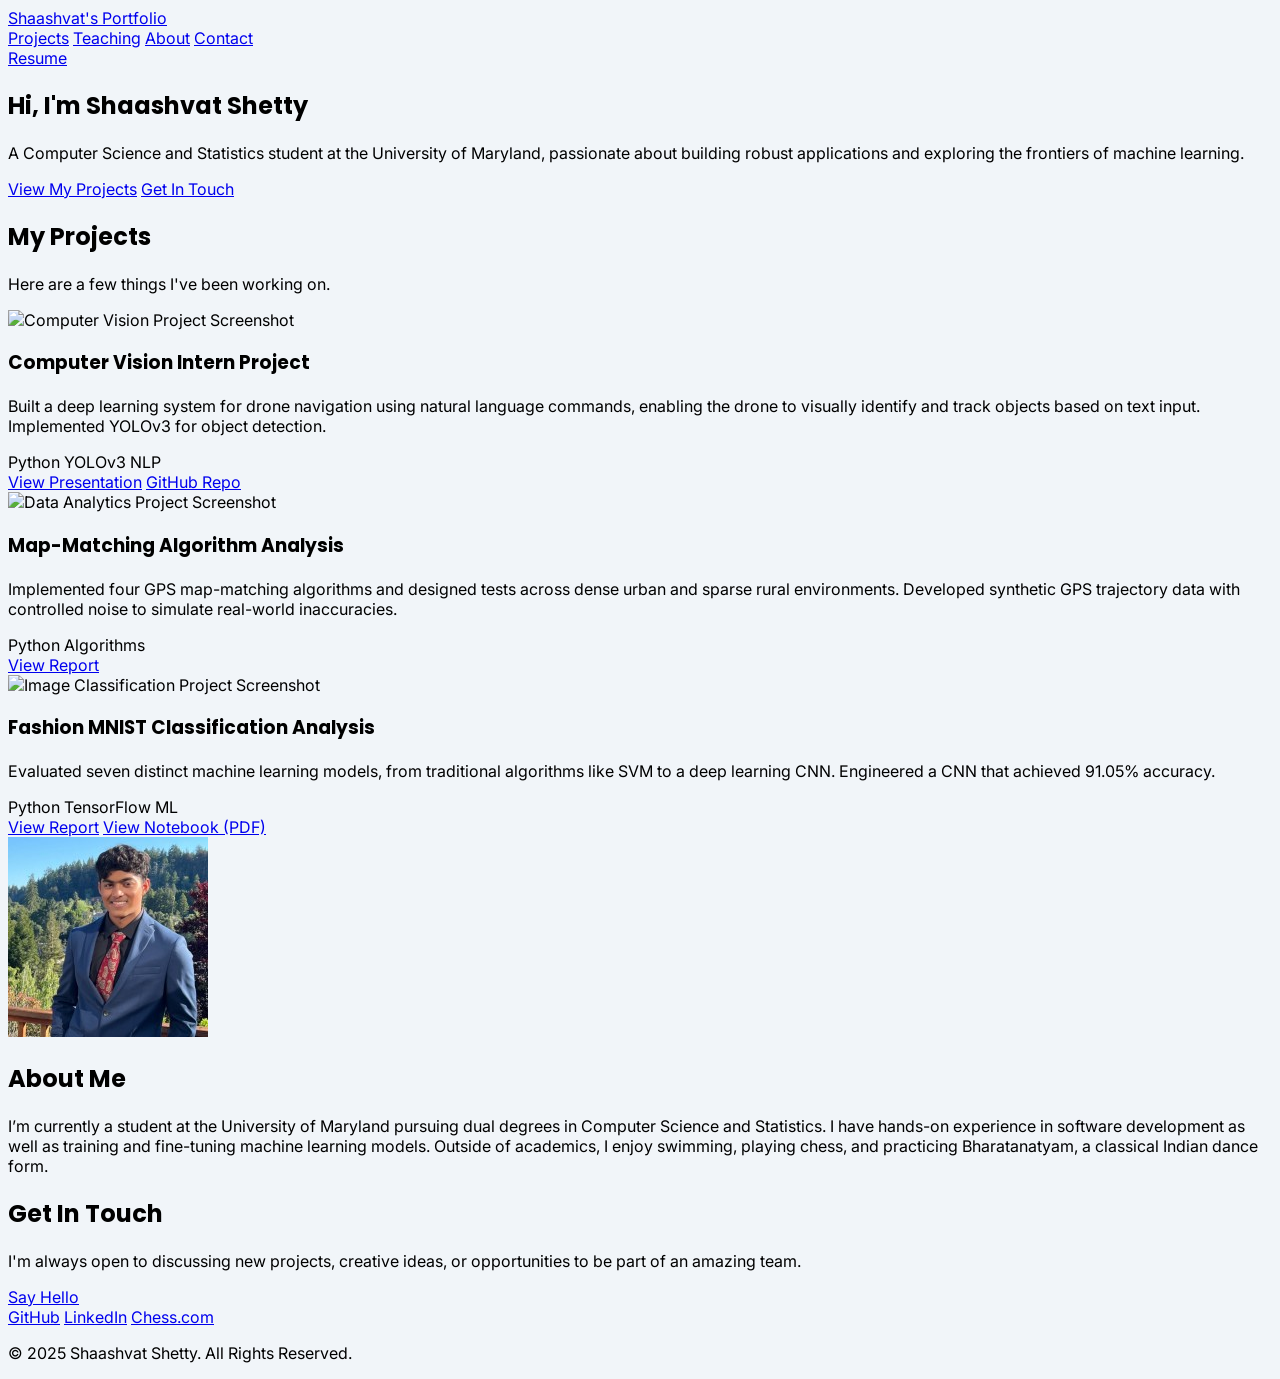
==== index.html @ b262984e "Update resume to swe_resume.pdf" ====
<!DOCTYPE html>
<html lang="en" class="scroll-smooth">
<head>
    <meta charset="UTF-8">
    <meta name="viewport" content="width=device-width, initial-scale=1.0">
    <title>Shaashvat Shetty | Software Developer</title>
    
    <!-- Tailwind CSS for styling -->
    <script src="https://cdn.tailwindcss.com"></script>
    
    <!-- Google Fonts: Inter for body, Poppins for headings -->
    <link rel="preconnect" href="https://fonts.googleapis.com">
    <link rel="preconnect" href="https://fonts.gstatic.com" crossorigin>
    <link href="https://fonts.googleapis.com/css2?family=Inter:wght@400;500;600;700&family=Poppins:wght@600;700&display=swap" rel="stylesheet">
    
    <!-- Favicon -->
    <link rel="icon" href="https://placehold.co/32x32/1e293b/ffffff?text=S" type="image/x-icon">

    <style>
        body {
            font-family: 'Inter', sans-serif;
            background-color: #f1f5f9; /* A very light slate background */
            transition: background-color 0.5s ease;
        }
        h1, h2, h3 {
            font-family: 'Poppins', sans-serif;
        }
        .smooth-transition {
            transition: all 0.3s ease-in-out;
        }
    </style>
</head>
<body class="text-slate-700">

    <!-- Header & Navigation -->
    <header class="bg-white/80 backdrop-blur-lg fixed top-0 left-0 right-0 z-50 shadow-sm">
        <div class="container mx-auto px-6 py-4 flex justify-between items-center">
            <a href="https://shaashvatshetty8.github.io" class="text-xl font-bold text-slate-800 hover:text-slate-600 smooth-transition">Shaashvat's Portfolio</a>
            <nav class="hidden md:flex space-x-8">
                <a href="#projects" class="text-slate-600 hover:text-slate-900 font-medium smooth-transition">Projects</a>
                <a href="teaching.html" class="text-slate-600 hover:text-slate-900 font-medium smooth-transition">Teaching</a>
                <a href="#about" class="text-slate-600 hover:text-slate-900 font-medium smooth-transition">About</a>
                <a href="#contact" class="text-slate-600 hover:text-slate-900 font-medium smooth-transition">Contact</a>
            </nav>
            <a href="swe_resume.pdf" target="_blank" rel="noopener noreferrer" class="hidden md:inline-block bg-slate-800 text-white px-5 py-2 rounded-lg font-semibold hover:bg-slate-700 smooth-transition shadow-sm">Resume</a>
        </div>
    </header>

    <!-- Main Content -->
    <main class="pt-24">

        <!-- Hero Section -->
        <section id="hero" class="container mx-auto px-6 py-20 md:py-32 text-center">
            <div class="max-w-3xl mx-auto">
                <h1 class="text-4xl md:text-5xl font-bold text-slate-900 mb-4 leading-tight">
                    Hi, I'm Shaashvat Shetty
                </h1>
                <p class="text-lg text-slate-600 mb-8">
                    A Computer Science and Statistics student at the University of Maryland, passionate about building robust applications and exploring the frontiers of machine learning.
                </p>
                <div class="flex justify-center space-x-4">
                    <a href="#projects" class="bg-slate-800 text-white px-8 py-3 rounded-lg font-semibold hover:bg-slate-700 smooth-transition shadow-lg">View My Projects</a>
                    <a href="#contact" class="bg-white text-slate-700 px-8 py-3 rounded-lg font-semibold hover:bg-slate-100 border border-slate-300 smooth-transition">Get In Touch</a>
                </div>
            </div>
        </section>

        <!-- Projects Section -->
        <section id="projects" class="bg-white py-20 md:py-24">
            <div class="container mx-auto px-6">
                <div class="text-center mb-12">
                    <h2 class="text-3xl font-bold text-slate-900">My Projects</h2>
                    <p class="text-base text-slate-600 mt-2">Here are a few things I've been working on.</p>
                </div>

                <!-- Project Grid -->
                <div class="grid grid-cols-1 md:grid-cols-2 lg:grid-cols-3 gap-8">

                    <!-- Project 1: Computer Vision -->
                    <div class="project-card bg-slate-50 rounded-xl overflow-hidden shadow-lg hover:shadow-2xl smooth-transition transform hover:-translate-y-1 hover:scale-105" data-color="#e2e8f0">
                        <img src="https://placehold.co/600x400/1e293b/ffffff?text=Computer+Vision" alt="Computer Vision Project Screenshot" class="w-full h-48 object-cover">
                        <div class="p-6">
                            <h3 class="text-xl font-bold text-slate-800 mb-2">Computer Vision Intern Project</h3>
                            <p class="text-base text-slate-600 mb-4">
                                Built a deep learning system for drone navigation using natural language commands, enabling the drone to visually identify and track objects based on text input. Implemented YOLOv3 for object detection.
                            </p>
                            <div class="mb-4">
                                <span class="inline-block bg-slate-200 text-slate-800 text-xs font-semibold mr-2 px-2.5 py-0.5 rounded-full">Python</span>
                                <span class="inline-block bg-slate-200 text-slate-800 text-xs font-semibold mr-2 px-2.5 py-0.5 rounded-full">YOLOv3</span>
                                <span class="inline-block bg-slate-200 text-slate-800 text-xs font-semibold mr-2 px-2.5 py-0.5 rounded-full">NLP</span>
                            </div>
                            <div class="flex space-x-4">
                                <a href="https://prezi.com/p/gyevliu1xxti/?present=1" target="_blank" rel="noopener noreferrer" class="text-slate-600 font-semibold hover:underline">View Presentation</a>
                                <a href="https://github.com/ShaashvatShetty/Vln_objectDetection" target="_blank" rel="noopener noreferrer" class="text-slate-600 font-semibold hover:underline">GitHub Repo</a>
                            </div>
                        </div>
                    </div>

                    <!-- Project 2: Data Analytics -->
                    <div class="project-card bg-slate-50 rounded-xl overflow-hidden shadow-lg hover:shadow-2xl smooth-transition transform hover:-translate-y-1 hover:scale-105" data-color="#e2e8f0">
                        <img src="https://placehold.co/600x400/1e293b/ffffff?text=Data+Analytics" alt="Data Analytics Project Screenshot" class="w-full h-48 object-cover">
                        <div class="p-6">
                            <h3 class="text-xl font-bold text-slate-800 mb-2">Map-Matching Algorithm Analysis</h3>
                            <p class="text-base text-slate-600 mb-4">
                                Implemented four GPS map-matching algorithms and designed tests across dense urban and sparse rural environments. Developed synthetic GPS trajectory data with controlled noise to simulate real-world inaccuracies.
                            </p>
                            <div class="mb-4">
                                <span class="inline-block bg-slate-200 text-slate-800 text-xs font-semibold mr-2 px-2.5 py-0.5 rounded-full">Python</span>
                                <span class="inline-block bg-slate-200 text-slate-800 text-xs font-semibold mr-2 px-2.5 py-0.5 rounded-full">Algorithms</span>
                            </div>
                            <div class="flex">
                                <a href="CMSC396H_Final_Report.pdf" target="_blank" rel="noopener noreferrer" class="text-slate-600 font-semibold hover:underline">View Report</a>
                            </div>
                        </div>
                    </div>

                    <!-- Project 3: Image Classification -->
                    <div class="project-card bg-slate-50 rounded-xl overflow-hidden shadow-lg hover:shadow-2xl smooth-transition transform hover:-translate-y-1 hover:scale-105" data-color="#e2e8f0">
                        <img src="https://placehold.co/600x400/1e293b/ffffff?text=Image+Classification" alt="Image Classification Project Screenshot" class="w-full h-48 object-cover">
                        <div class="p-6">
                            <h3 class="text-xl font-bold text-slate-800 mb-2">Fashion MNIST Classification Analysis</h3>
                            <p class="text-base text-slate-600 mb-4">
                                Evaluated seven distinct machine learning models, from traditional algorithms like SVM to a deep learning CNN. Engineered a CNN that achieved 91.05% accuracy.
                            </p>
                            <div class="mb-4">
                                <span class="inline-block bg-slate-200 text-slate-800 text-xs font-semibold mr-2 px-2.5 py-0.5 rounded-full">Python</span>
                                <span class="inline-block bg-slate-200 text-slate-800 text-xs font-semibold mr-2 px-2.5 py-0.5 rounded-full">TensorFlow</span>
                                <span class="inline-block bg-slate-200 text-slate-800 text-xs font-semibold mr-2 px-2.5 py-0.5 rounded-full">ML</span>
                            </div>
                            <div class="flex space-x-4">
                                <a href="stat426_final_report.pdf" target="_blank" rel="noopener noreferrer" class="text-slate-600 font-semibold hover:underline">View Report</a>
                                <a href="report_Fashion_MNIST.pdf" target="_blank" rel="noopener noreferrer" class="text-slate-600 font-semibold hover:underline">View Notebook (PDF)</a>
                            </div>
                        </div>
                    </div>

                </div>
            </div>
        </section>

        <!-- About Me Section -->
        <section id="about" class="py-20 md:py-24">
            <div class="container mx-auto px-6">
                <div class="flex flex-col md:flex-row items-center justify-center gap-12">
                    <div class="md:w-1/3">
                        <img src="1725014462228.jpeg" alt="Shaashvat" class="rounded-full shadow-2xl mx-auto w-64 h-64 object-cover">
                    </div>
                    <div class="md:w-2/3 text-center md:text-left">
                        <h2 class="text-3xl font-bold text-slate-900 mb-4">About Me</h2>
                        <p class="text-base text-slate-600">
                           I’m currently a student at the University of Maryland pursuing dual degrees in Computer Science and Statistics. I have hands-on experience in software development as well as training and fine-tuning machine learning models. Outside of academics, I enjoy swimming, playing chess, and practicing Bharatanatyam, a classical Indian dance form.
                        </p>
                    </div>
                </div>
            </div>
        </section>
        
        <!-- Contact Section -->
        <section id="contact" class="bg-white py-20 md:py-24">
            <div class="container mx-auto px-6 text-center">
                <h2 class="text-3xl font-bold text-slate-900">Get In Touch</h2>
                <p class="text-base text-slate-600 mt-2 mb-8">
                    I'm always open to discussing new projects, creative ideas, or opportunities to be part of an amazing team.
                </p>
                <a href="mailto:shaarna8@gmail.com" class="inline-block bg-slate-800 text-white text-lg px-8 py-4 rounded-lg font-semibold hover:bg-slate-700 smooth-transition shadow-lg">
                    Say Hello
                </a>
            </div>
        </section>

    </main>

    <!-- Footer -->
    <footer class="bg-slate-900 text-slate-400 py-10">
        <div class="container mx-auto px-6 text-center">
            <div class="flex justify-center space-x-6 mb-4">
                <a href="#" class="hover:text-white smooth-transition">GitHub</a>
                <a href="#" class="hover:text-white smooth-transition">LinkedIn</a>
                <a href="https://www.chess.com/member/shaashvatshetty" target="_blank" rel="noopener noreferrer" class="hover:text-white smooth-transition">Chess.com</a>
            </div>
            <p>&copy; 2025 Shaashvat Shetty. All Rights Reserved.</p>
        </div>
    </footer>
    
    <!-- JavaScript for background change on hover -->
    <script>
        document.addEventListener('DOMContentLoaded', () => {
            const projectCards = document.querySelectorAll('.project-card');
            const body = document.body;
            const defaultBgColor = '#f1f5f9'; // Original body background color

            projectCards.forEach(card => {
                const hoverColor = card.dataset.color;

                card.addEventListener('mouseenter', () => {
                    body.style.backgroundColor = hoverColor;
                });

                card.addEventListener('mouseleave', () => {
                    body.style.backgroundColor = defaultBgColor;
                });
            });
        });
    </script>

</body>
</html>
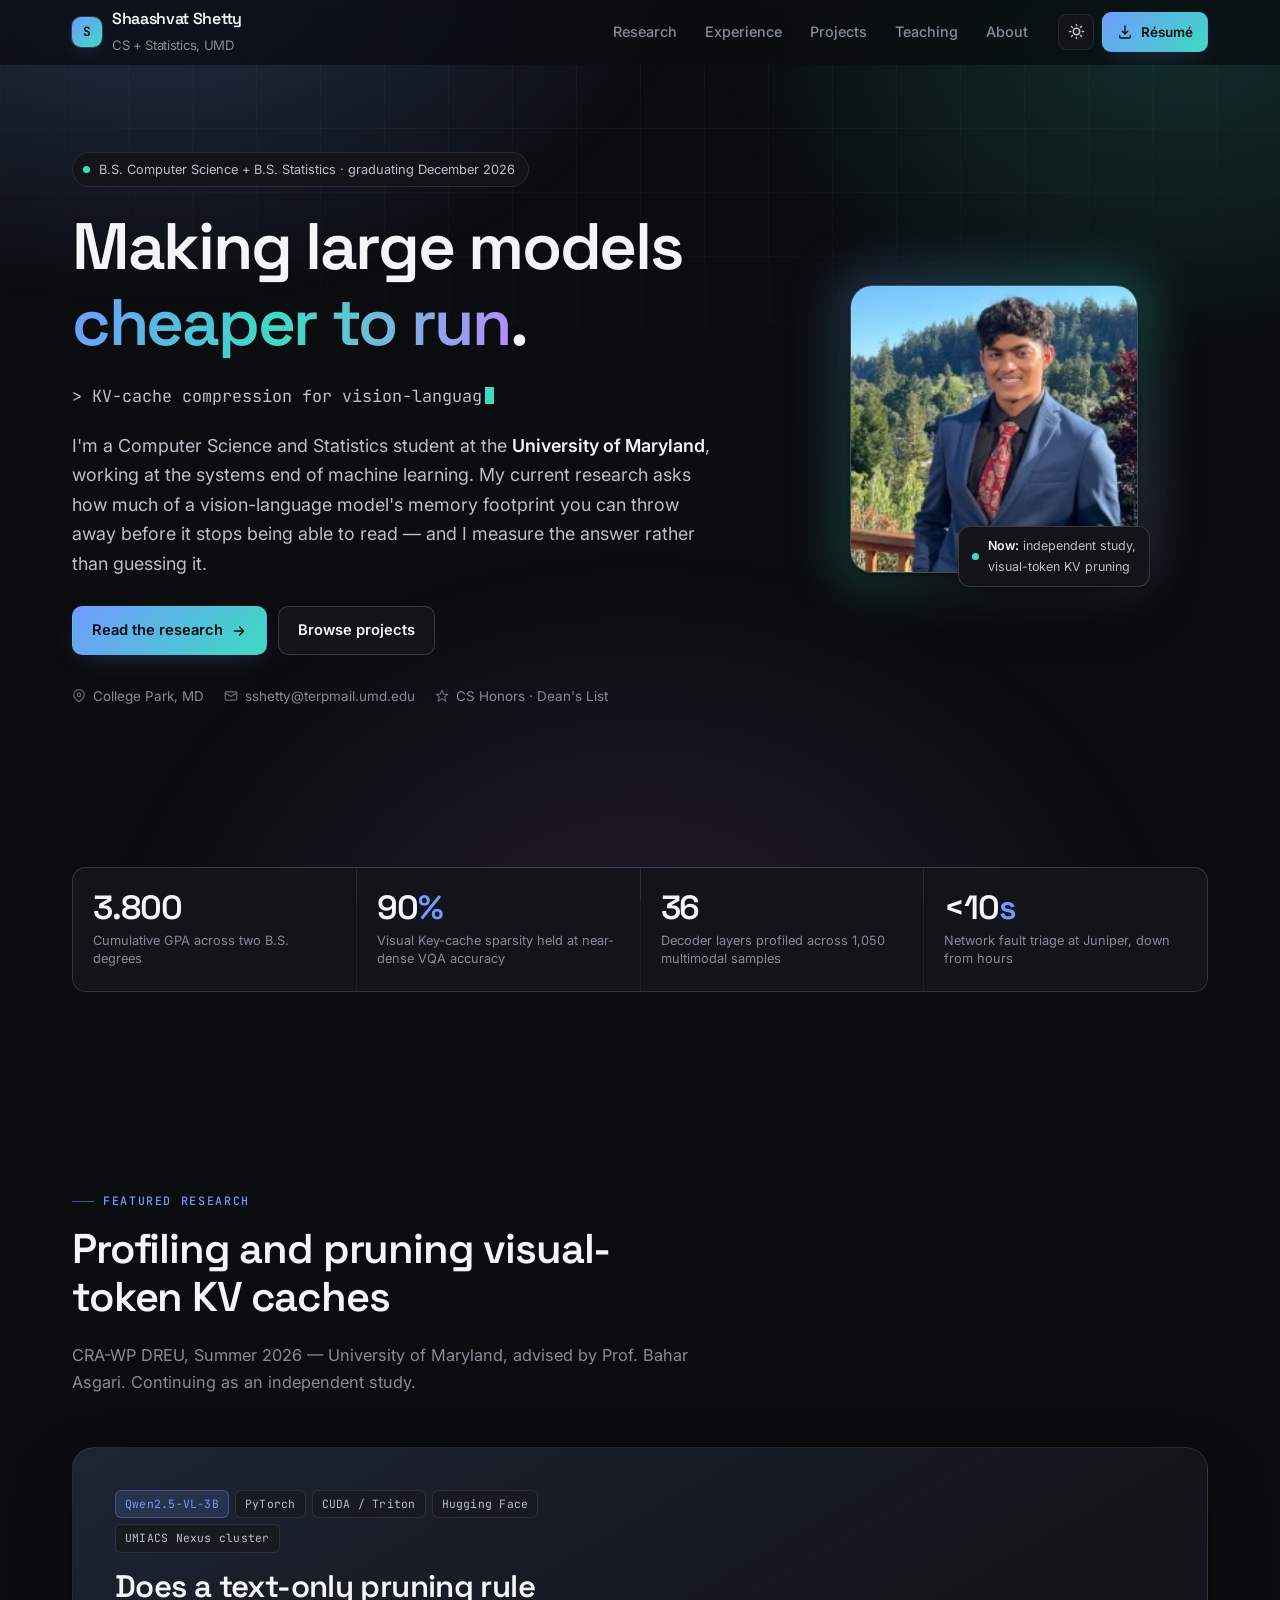
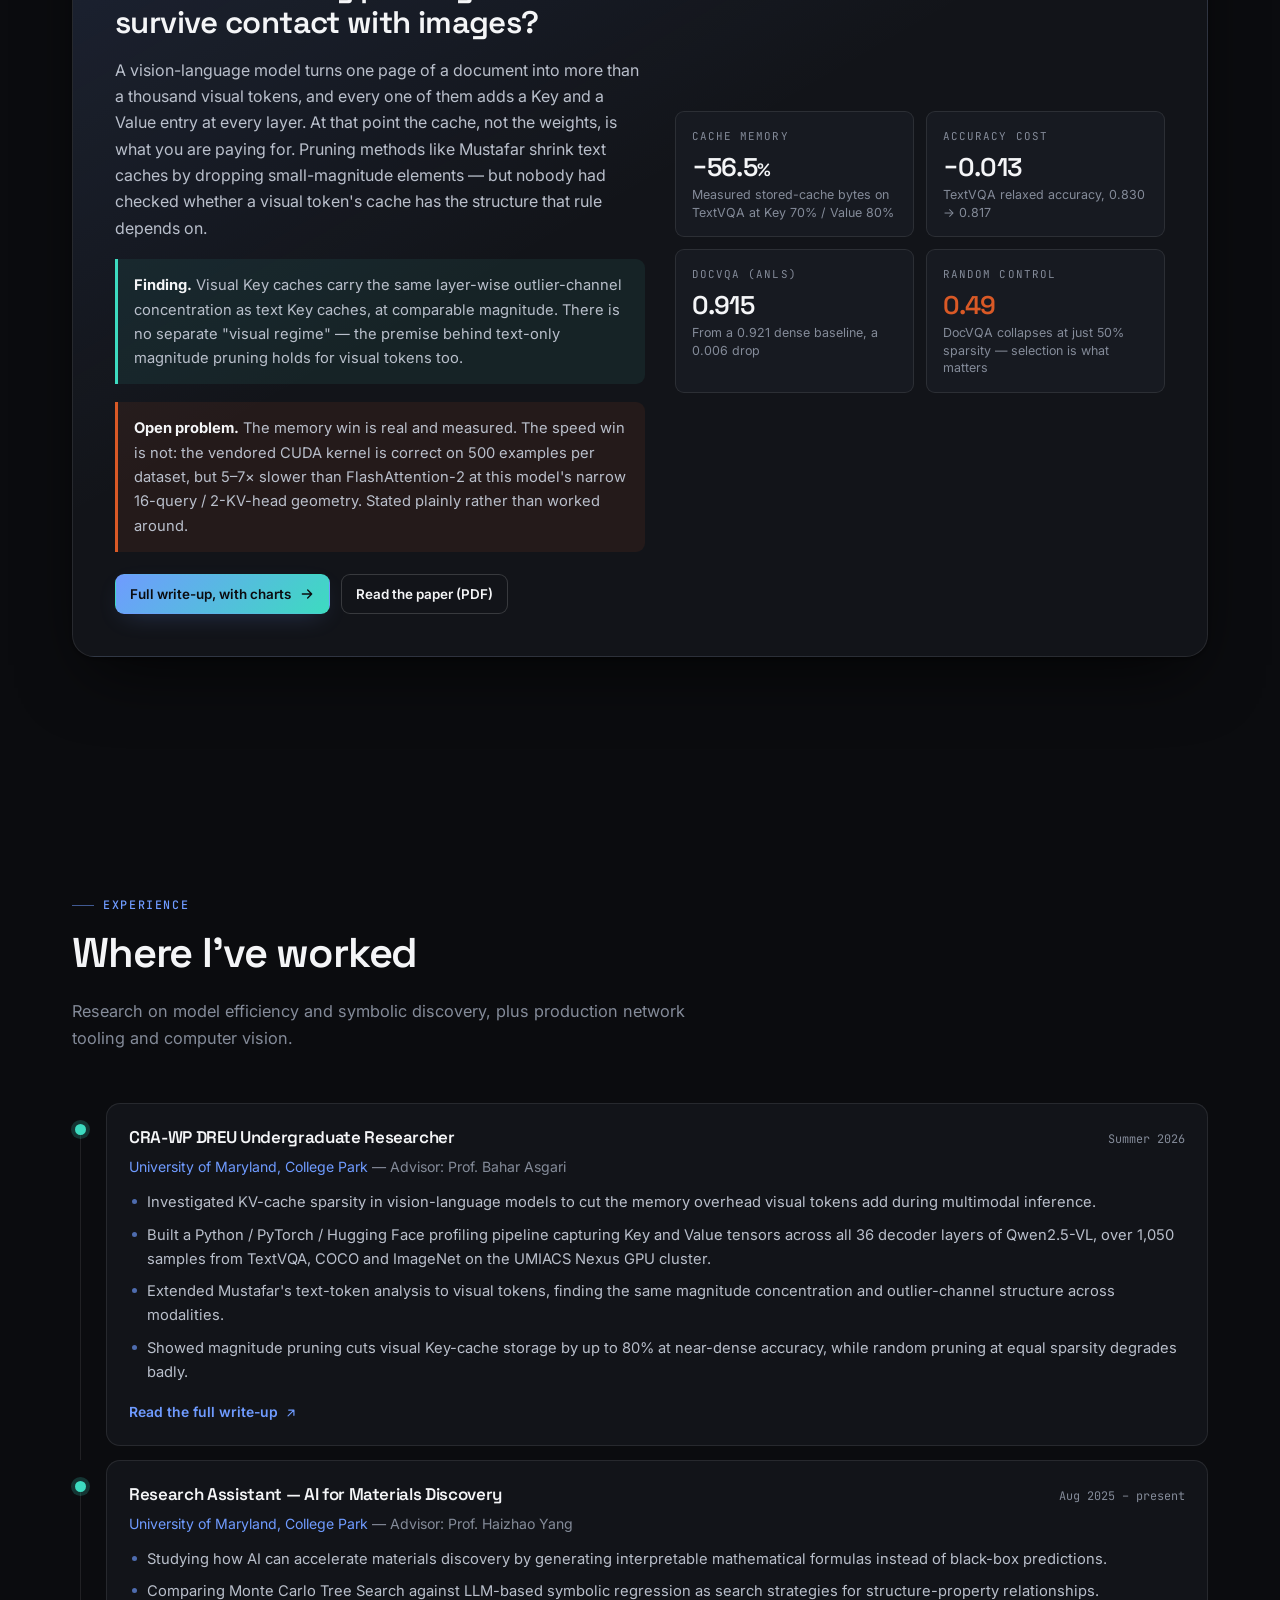
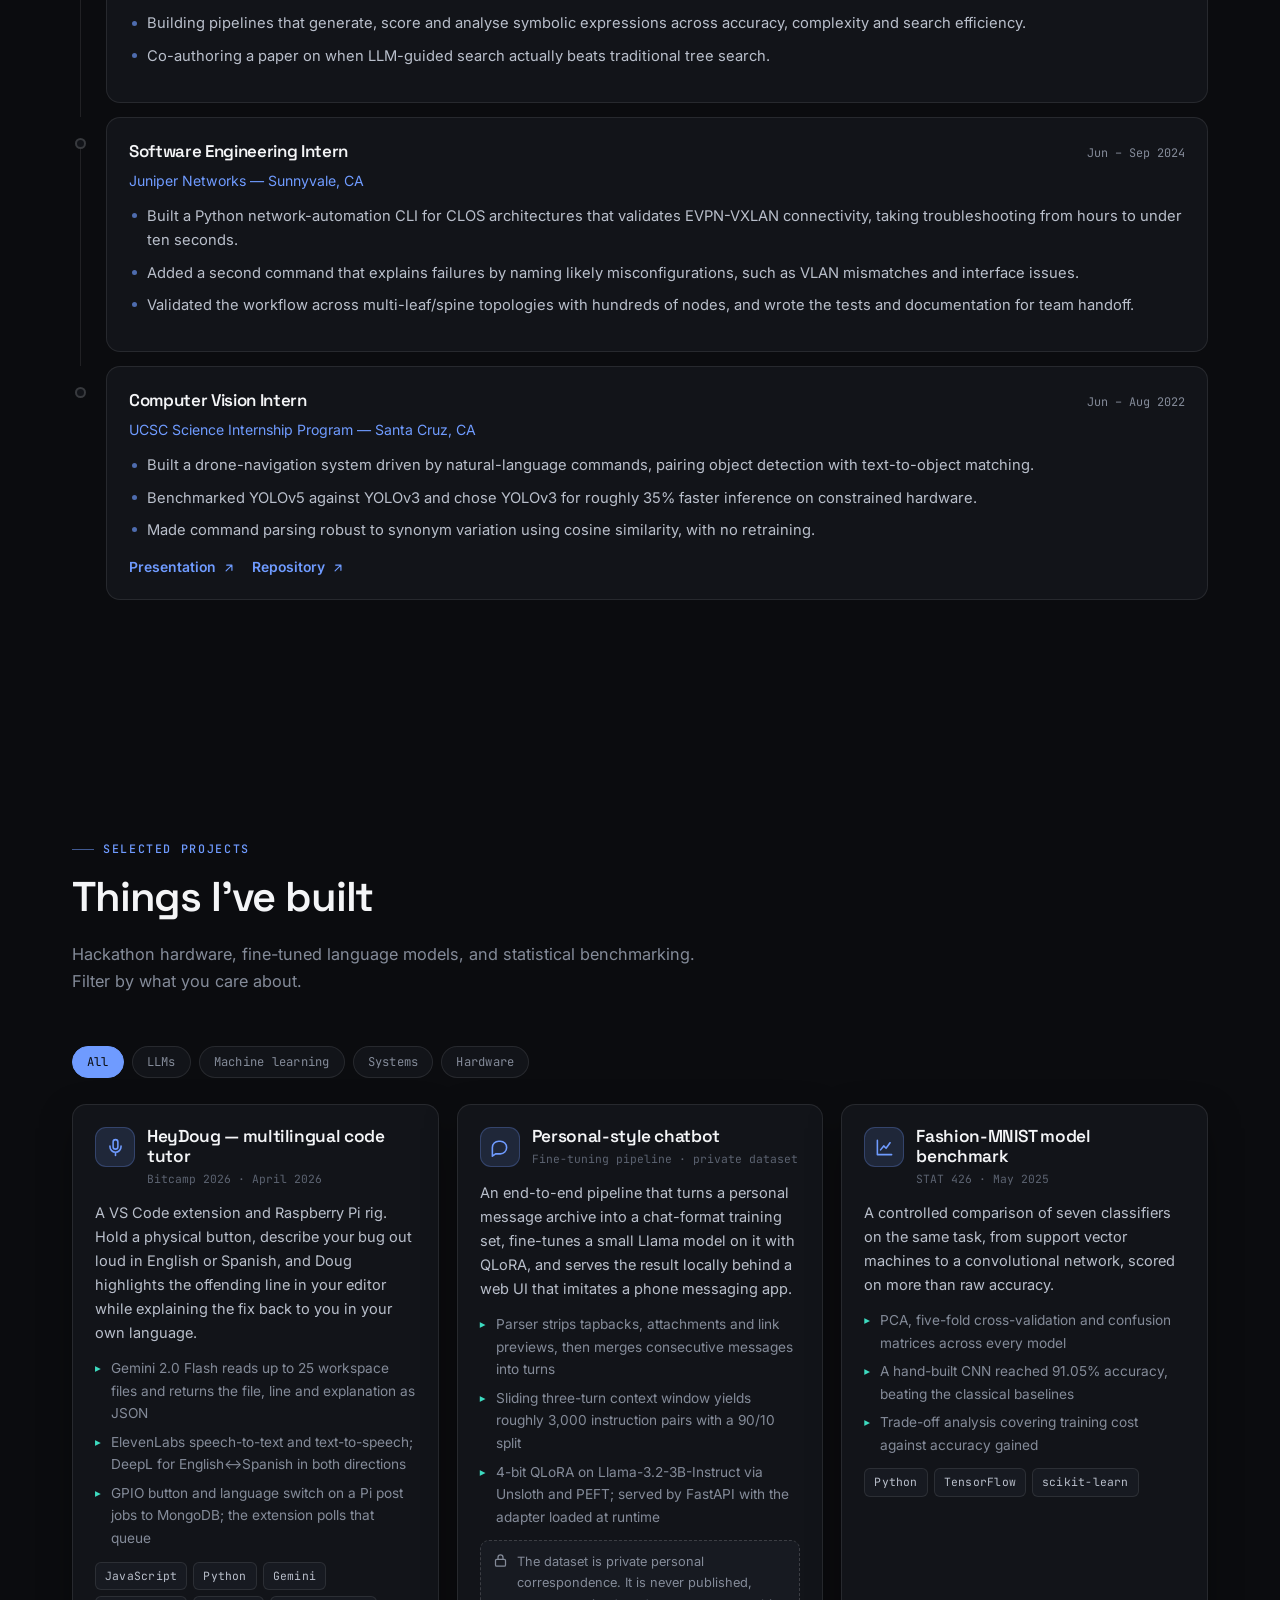
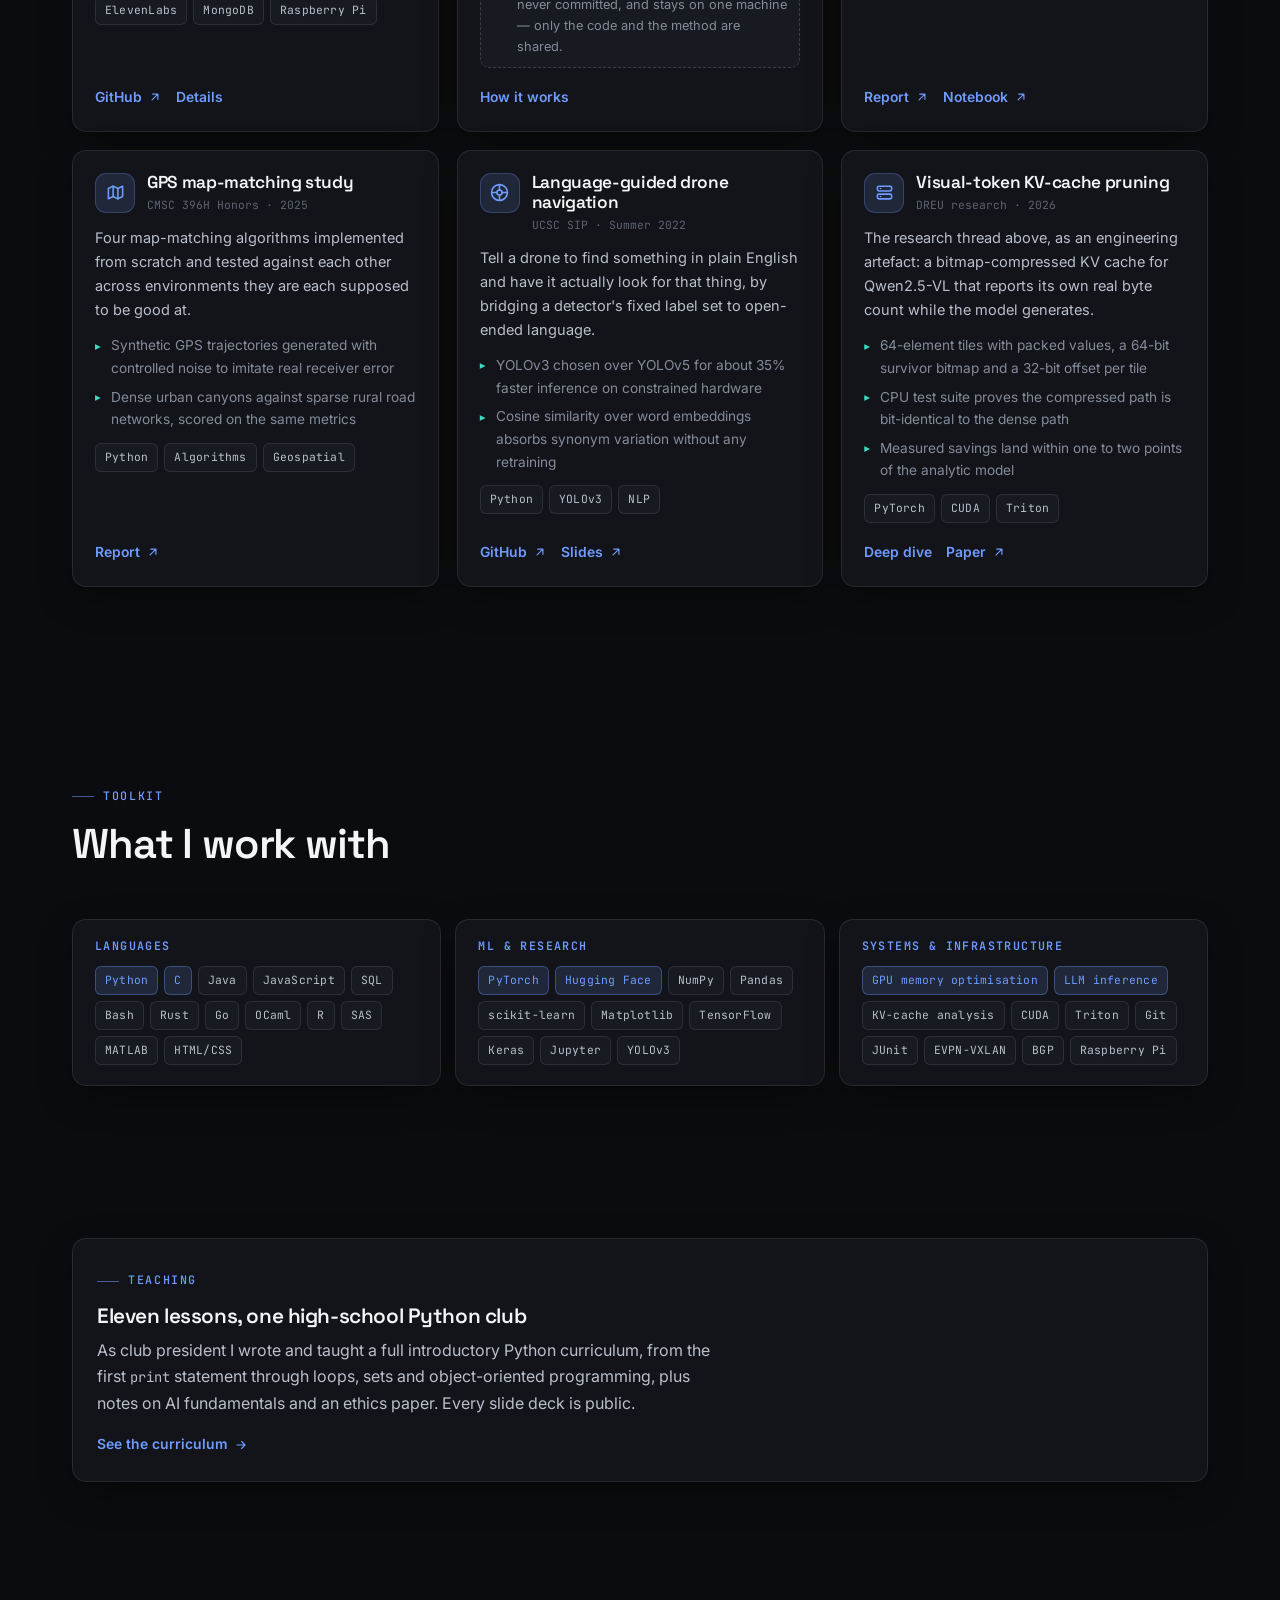
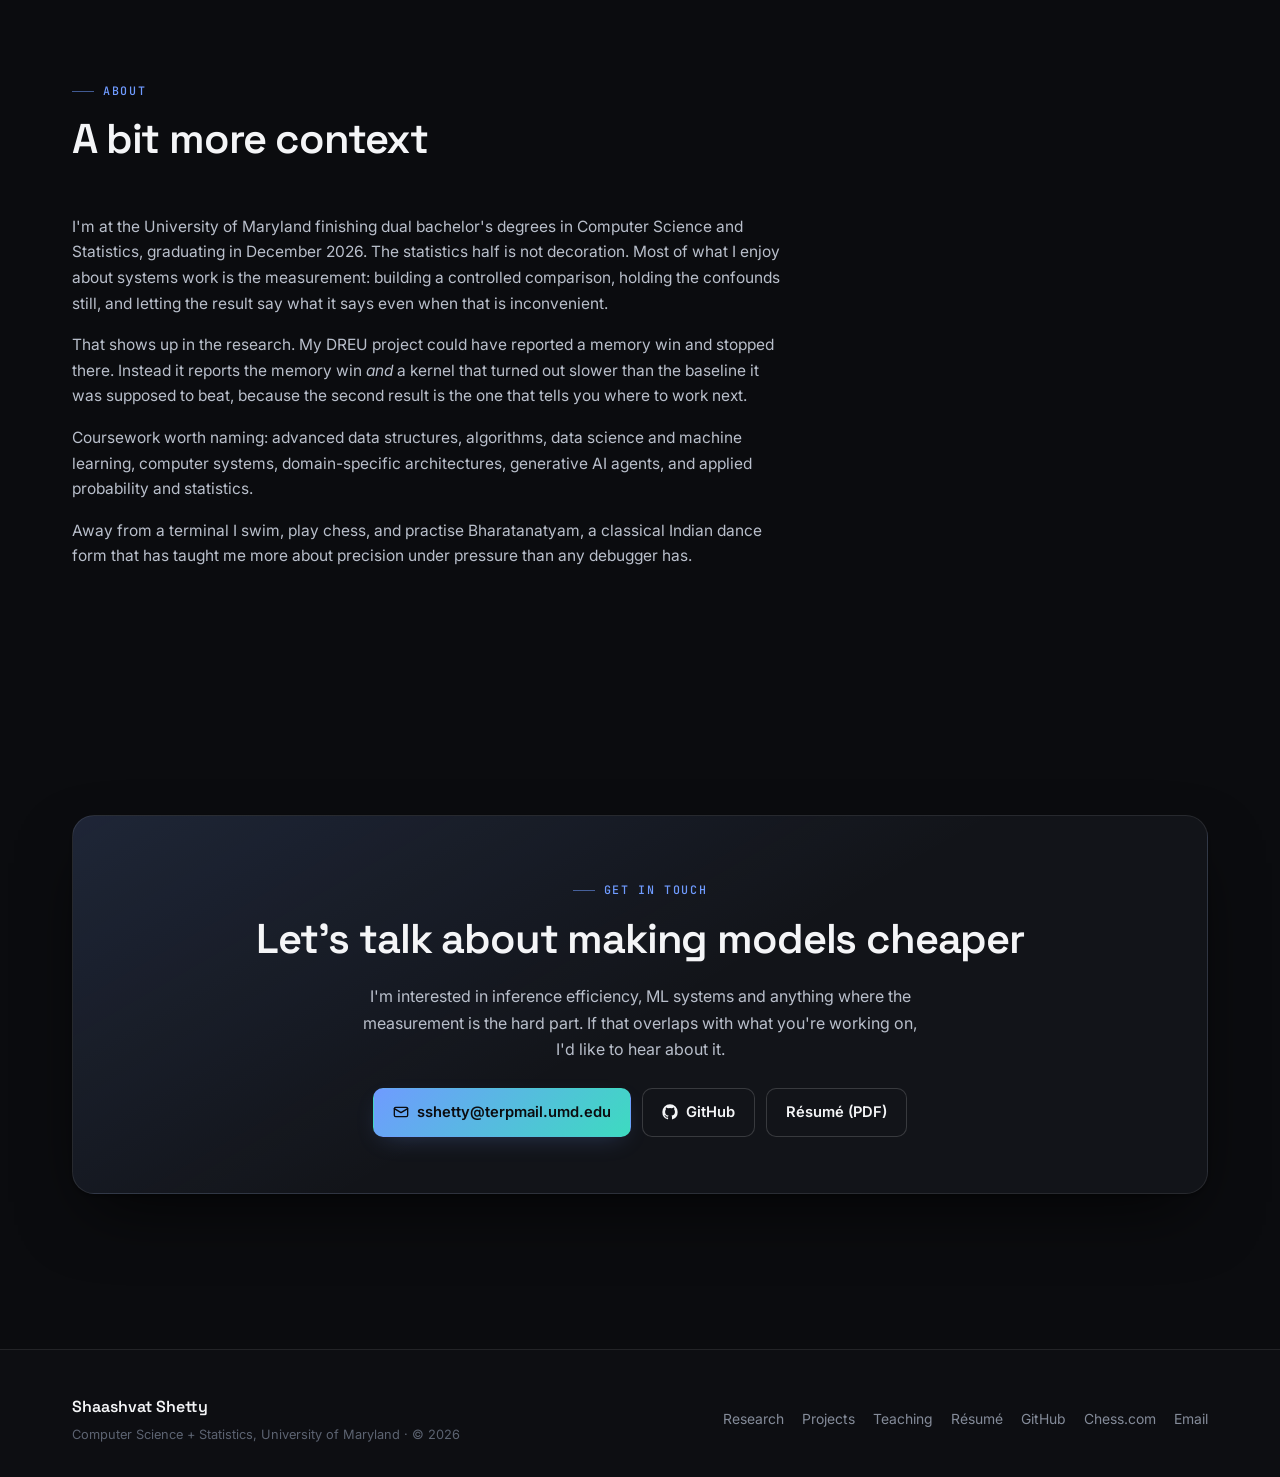
==== commit bef9baeb: "Redesign portfolio and add research + projects pages Rebuild the site on a shared dark-first design " ====
--- a/index.html
+++ b/index.html
@@ -1,207 +1,590 @@
 <!DOCTYPE html>
-<html lang="en" class="scroll-smooth">
+<html lang="en">
 <head>
-    <meta charset="UTF-8">
-    <meta name="viewport" content="width=device-width, initial-scale=1.0">
-    <title>Shaashvat Shetty | Software Developer</title>
-    
-    <!-- Tailwind CSS for styling -->
-    <script src="https://cdn.tailwindcss.com"></script>
-    
-    <!-- Google Fonts: Inter for body, Poppins for headings -->
-    <link rel="preconnect" href="https://fonts.googleapis.com">
-    <link rel="preconnect" href="https://fonts.gstatic.com" crossorigin>
-    <link href="https://fonts.googleapis.com/css2?family=Inter:wght@400;500;600;700&family=Poppins:wght@600;700&display=swap" rel="stylesheet">
-    
-    <!-- Favicon -->
-    <link rel="icon" href="https://placehold.co/32x32/1e293b/ffffff?text=S" type="image/x-icon">
-
-    <style>
-        body {
-            font-family: 'Inter', sans-serif;
-            background-color: #f1f5f9; /* A very light slate background */
-            transition: background-color 0.5s ease;
-        }
-        h1, h2, h3 {
-            font-family: 'Poppins', sans-serif;
-        }
-        .smooth-transition {
-            transition: all 0.3s ease-in-out;
-        }
-    </style>
+<meta charset="UTF-8">
+<meta name="viewport" content="width=device-width, initial-scale=1.0, viewport-fit=cover">
+<title>Shaashvat Shetty | CS &amp; Statistics @ UMD</title>
+<meta name="description" content="Shaashvat Shetty — Computer Science and Statistics at the University of Maryland. Research on KV-cache compression in vision-language models, network automation at Juniper Networks, and applied machine learning projects.">
+<meta name="author" content="Shaashvat Shetty">
+<meta property="og:title" content="Shaashvat Shetty | CS &amp; Statistics @ UMD">
+<meta property="og:description" content="Research on KV-cache compression in vision-language models, network automation at Juniper Networks, and applied ML projects.">
+<meta property="og:type" content="website">
+<link rel="preconnect" href="https://fonts.googleapis.com">
+<link rel="preconnect" href="https://fonts.gstatic.com" crossorigin>
+<link href="https://fonts.googleapis.com/css2?family=Inter:wght@400;500;600;700&family=Space+Grotesk:wght@500;600;700&family=JetBrains+Mono:wght@400;500;600;700&display=swap" rel="stylesheet">
+<link rel="icon" href="data:image/svg+xml,%3Csvg xmlns='http://www.w3.org/2000/svg' viewBox='0 0 32 32'%3E%3Crect width='32' height='32' rx='8' fill='%236f9bff'/%3E%3Ctext x='16' y='22' font-family='monospace' font-size='17' font-weight='700' fill='%230b0c0f' text-anchor='middle'%3ES%3C/text%3E%3C/svg%3E">
+<link rel="stylesheet" href="assets/style.css?v=2">
+<script>
+  (function(){try{var t=localStorage.getItem('theme');if(t==='light'||t==='dark')document.documentElement.setAttribute('data-theme',t);}catch(e){}})();
+</script>
+<noscript><style>.reveal{opacity:1!important;transform:none!important}[role="tabpanel"][hidden]{display:block!important}.tabs{display:none}</style></noscript>
 </head>
-<body class="text-slate-700">
-
-    <!-- Header & Navigation -->
-    <header class="bg-white/80 backdrop-blur-lg fixed top-0 left-0 right-0 z-50 shadow-sm">
-        <div class="container mx-auto px-6 py-4 flex justify-between items-center">
-            <a href="https://shaashvatshetty8.github.io" class="text-xl font-bold text-slate-800 hover:text-slate-600 smooth-transition">Shaashvat's Portfolio</a>
-            <nav class="hidden md:flex space-x-8">
-                <a href="#projects" class="text-slate-600 hover:text-slate-900 font-medium smooth-transition">Projects</a>
-                <a href="teaching.html" class="text-slate-600 hover:text-slate-900 font-medium smooth-transition">Teaching</a>
-                <a href="#about" class="text-slate-600 hover:text-slate-900 font-medium smooth-transition">About</a>
-                <a href="#contact" class="text-slate-600 hover:text-slate-900 font-medium smooth-transition">Contact</a>
-            </nav>
-            <a href="swe_resume.pdf" target="_blank" rel="noopener noreferrer" class="hidden md:inline-block bg-slate-800 text-white px-5 py-2 rounded-lg font-semibold hover:bg-slate-700 smooth-transition shadow-sm">Resume</a>
-        </div>
-    </header>
-
-    <!-- Main Content -->
-    <main class="pt-24">
-
-        <!-- Hero Section -->
-        <section id="hero" class="container mx-auto px-6 py-20 md:py-32 text-center">
-            <div class="max-w-3xl mx-auto">
-                <h1 class="text-4xl md:text-5xl font-bold text-slate-900 mb-4 leading-tight">
-                    Hi, I'm Shaashvat Shetty
-                </h1>
-                <p class="text-lg text-slate-600 mb-8">
-                    A Computer Science and Statistics student at the University of Maryland, passionate about building robust applications and exploring the frontiers of machine learning.
-                </p>
-                <div class="flex justify-center space-x-4">
-                    <a href="#projects" class="bg-slate-800 text-white px-8 py-3 rounded-lg font-semibold hover:bg-slate-700 smooth-transition shadow-lg">View My Projects</a>
-                    <a href="#contact" class="bg-white text-slate-700 px-8 py-3 rounded-lg font-semibold hover:bg-slate-100 border border-slate-300 smooth-transition">Get In Touch</a>
-                </div>
-            </div>
-        </section>
-
-        <!-- Projects Section -->
-        <section id="projects" class="bg-white py-20 md:py-24">
-            <div class="container mx-auto px-6">
-                <div class="text-center mb-12">
-                    <h2 class="text-3xl font-bold text-slate-900">My Projects</h2>
-                    <p class="text-base text-slate-600 mt-2">Here are a few things I've been working on.</p>
-                </div>
-
-                <!-- Project Grid -->
-                <div class="grid grid-cols-1 md:grid-cols-2 lg:grid-cols-3 gap-8">
-
-                    <!-- Project 1: Computer Vision -->
-                    <div class="project-card bg-slate-50 rounded-xl overflow-hidden shadow-lg hover:shadow-2xl smooth-transition transform hover:-translate-y-1 hover:scale-105" data-color="#e2e8f0">
-                        <img src="https://placehold.co/600x400/1e293b/ffffff?text=Computer+Vision" alt="Computer Vision Project Screenshot" class="w-full h-48 object-cover">
-                        <div class="p-6">
-                            <h3 class="text-xl font-bold text-slate-800 mb-2">Computer Vision Intern Project</h3>
-                            <p class="text-base text-slate-600 mb-4">
-                                Built a deep learning system for drone navigation using natural language commands, enabling the drone to visually identify and track objects based on text input. Implemented YOLOv3 for object detection.
-                            </p>
-                            <div class="mb-4">
-                                <span class="inline-block bg-slate-200 text-slate-800 text-xs font-semibold mr-2 px-2.5 py-0.5 rounded-full">Python</span>
-                                <span class="inline-block bg-slate-200 text-slate-800 text-xs font-semibold mr-2 px-2.5 py-0.5 rounded-full">YOLOv3</span>
-                                <span class="inline-block bg-slate-200 text-slate-800 text-xs font-semibold mr-2 px-2.5 py-0.5 rounded-full">NLP</span>
-                            </div>
-                            <div class="flex space-x-4">
-                                <a href="https://prezi.com/p/gyevliu1xxti/?present=1" target="_blank" rel="noopener noreferrer" class="text-slate-600 font-semibold hover:underline">View Presentation</a>
-                                <a href="https://github.com/ShaashvatShetty/Vln_objectDetection" target="_blank" rel="noopener noreferrer" class="text-slate-600 font-semibold hover:underline">GitHub Repo</a>
-                            </div>
-                        </div>
-                    </div>
-
-                    <!-- Project 2: Data Analytics -->
-                    <div class="project-card bg-slate-50 rounded-xl overflow-hidden shadow-lg hover:shadow-2xl smooth-transition transform hover:-translate-y-1 hover:scale-105" data-color="#e2e8f0">
-                        <img src="https://placehold.co/600x400/1e293b/ffffff?text=Data+Analytics" alt="Data Analytics Project Screenshot" class="w-full h-48 object-cover">
-                        <div class="p-6">
-                            <h3 class="text-xl font-bold text-slate-800 mb-2">Map-Matching Algorithm Analysis</h3>
-                            <p class="text-base text-slate-600 mb-4">
-                                Implemented four GPS map-matching algorithms and designed tests across dense urban and sparse rural environments. Developed synthetic GPS trajectory data with controlled noise to simulate real-world inaccuracies.
-                            </p>
-                            <div class="mb-4">
-                                <span class="inline-block bg-slate-200 text-slate-800 text-xs font-semibold mr-2 px-2.5 py-0.5 rounded-full">Python</span>
-                                <span class="inline-block bg-slate-200 text-slate-800 text-xs font-semibold mr-2 px-2.5 py-0.5 rounded-full">Algorithms</span>
-                            </div>
-                            <div class="flex">
-                                <a href="CMSC396H_Final_Report.pdf" target="_blank" rel="noopener noreferrer" class="text-slate-600 font-semibold hover:underline">View Report</a>
-                            </div>
-                        </div>
-                    </div>
-
-                    <!-- Project 3: Image Classification -->
-                    <div class="project-card bg-slate-50 rounded-xl overflow-hidden shadow-lg hover:shadow-2xl smooth-transition transform hover:-translate-y-1 hover:scale-105" data-color="#e2e8f0">
-                        <img src="https://placehold.co/600x400/1e293b/ffffff?text=Image+Classification" alt="Image Classification Project Screenshot" class="w-full h-48 object-cover">
-                        <div class="p-6">
-                            <h3 class="text-xl font-bold text-slate-800 mb-2">Fashion MNIST Classification Analysis</h3>
-                            <p class="text-base text-slate-600 mb-4">
-                                Evaluated seven distinct machine learning models, from traditional algorithms like SVM to a deep learning CNN. Engineered a CNN that achieved 91.05% accuracy.
-                            </p>
-                            <div class="mb-4">
-                                <span class="inline-block bg-slate-200 text-slate-800 text-xs font-semibold mr-2 px-2.5 py-0.5 rounded-full">Python</span>
-                                <span class="inline-block bg-slate-200 text-slate-800 text-xs font-semibold mr-2 px-2.5 py-0.5 rounded-full">TensorFlow</span>
-                                <span class="inline-block bg-slate-200 text-slate-800 text-xs font-semibold mr-2 px-2.5 py-0.5 rounded-full">ML</span>
-                            </div>
-                            <div class="flex space-x-4">
-                                <a href="stat426_final_report.pdf" target="_blank" rel="noopener noreferrer" class="text-slate-600 font-semibold hover:underline">View Report</a>
-                                <a href="report_Fashion_MNIST.pdf" target="_blank" rel="noopener noreferrer" class="text-slate-600 font-semibold hover:underline">View Notebook (PDF)</a>
-                            </div>
-                        </div>
-                    </div>
-
-                </div>
-            </div>
-        </section>
-
-        <!-- About Me Section -->
-        <section id="about" class="py-20 md:py-24">
-            <div class="container mx-auto px-6">
-                <div class="flex flex-col md:flex-row items-center justify-center gap-12">
-                    <div class="md:w-1/3">
-                        <img src="1725014462228.jpeg" alt="Shaashvat" class="rounded-full shadow-2xl mx-auto w-64 h-64 object-cover">
-                    </div>
-                    <div class="md:w-2/3 text-center md:text-left">
-                        <h2 class="text-3xl font-bold text-slate-900 mb-4">About Me</h2>
-                        <p class="text-base text-slate-600">
-                           I’m currently a student at the University of Maryland pursuing dual degrees in Computer Science and Statistics. I have hands-on experience in software development as well as training and fine-tuning machine learning models. Outside of academics, I enjoy swimming, playing chess, and practicing Bharatanatyam, a classical Indian dance form.
-                        </p>
-                    </div>
-                </div>
-            </div>
-        </section>
-        
-        <!-- Contact Section -->
-        <section id="contact" class="bg-white py-20 md:py-24">
-            <div class="container mx-auto px-6 text-center">
-                <h2 class="text-3xl font-bold text-slate-900">Get In Touch</h2>
-                <p class="text-base text-slate-600 mt-2 mb-8">
-                    I'm always open to discussing new projects, creative ideas, or opportunities to be part of an amazing team.
-                </p>
-                <a href="mailto:shaarna8@gmail.com" class="inline-block bg-slate-800 text-white text-lg px-8 py-4 rounded-lg font-semibold hover:bg-slate-700 smooth-transition shadow-lg">
-                    Say Hello
-                </a>
-            </div>
-        </section>
-
-    </main>
-
-    <!-- Footer -->
-    <footer class="bg-slate-900 text-slate-400 py-10">
-        <div class="container mx-auto px-6 text-center">
-            <div class="flex justify-center space-x-6 mb-4">
-                <a href="#" class="hover:text-white smooth-transition">GitHub</a>
-                <a href="#" class="hover:text-white smooth-transition">LinkedIn</a>
-                <a href="https://www.chess.com/member/shaashvatshetty" target="_blank" rel="noopener noreferrer" class="hover:text-white smooth-transition">Chess.com</a>
-            </div>
-            <p>&copy; 2025 Shaashvat Shetty. All Rights Reserved.</p>
-        </div>
-    </footer>
-    
-    <!-- JavaScript for background change on hover -->
-    <script>
-        document.addEventListener('DOMContentLoaded', () => {
-            const projectCards = document.querySelectorAll('.project-card');
-            const body = document.body;
-            const defaultBgColor = '#f1f5f9'; // Original body background color
-
-            projectCards.forEach(card => {
-                const hoverColor = card.dataset.color;
-
-                card.addEventListener('mouseenter', () => {
-                    body.style.backgroundColor = hoverColor;
-                });
-
-                card.addEventListener('mouseleave', () => {
-                    body.style.backgroundColor = defaultBgColor;
-                });
-            });
-        });
-    </script>
-
+<body>
+<div class="bg-field" aria-hidden="true"></div>
+<div class="bg-grid" aria-hidden="true"></div>
+
+<header class="site-header">
+  <div class="wrap">
+    <div class="nav">
+      <a class="brand" href="index.html">
+        <span class="brand-mark" aria-hidden="true">S</span>
+        <span>Shaashvat Shetty<br><span class="brand-sub">CS + Statistics, UMD</span></span>
+      </a>
+      <nav class="nav-links" aria-label="Primary">
+        <a href="#research">Research</a>
+        <a href="#experience">Experience</a>
+        <a href="projects.html">Projects</a>
+        <a href="teaching.html">Teaching</a>
+        <a href="#about">About</a>
+      </nav>
+      <div class="nav-actions">
+        <button class="icon-btn" data-theme-toggle type="button" aria-label="Toggle colour theme">
+          <svg class="icon-sun" viewBox="0 0 24 24" fill="none" stroke="currentColor" stroke-width="2" stroke-linecap="round"><circle cx="12" cy="12" r="4.5"/><path d="M12 2v2M12 20v2M4.9 4.9l1.4 1.4M17.7 17.7l1.4 1.4M2 12h2M20 12h2M4.9 19.1l1.4-1.4M17.7 6.3l1.4-1.4"/></svg>
+          <svg class="icon-moon" viewBox="0 0 24 24" fill="none" stroke="currentColor" stroke-width="2" stroke-linecap="round" stroke-linejoin="round"><path d="M21 12.8A9 9 0 1 1 11.2 3a7 7 0 0 0 9.8 9.8z"/></svg>
+        </button>
+        <button class="icon-btn menu-toggle" data-menu-toggle type="button" aria-label="Menu" aria-expanded="false" aria-controls="mobileMenu">
+          <svg viewBox="0 0 24 24" fill="none" stroke="currentColor" stroke-width="2" stroke-linecap="round"><path d="M4 7h16M4 12h16M4 17h16"/></svg>
+        </button>
+        <a class="btn btn-primary btn-sm" href="Shaashvat_Shetty_Resume_2026.pdf" target="_blank" rel="noopener noreferrer">
+          <svg viewBox="0 0 24 24" fill="none" stroke="currentColor" stroke-width="2" stroke-linecap="round" stroke-linejoin="round"><path d="M12 3v12m0 0l-4-4m4 4l4-4M4 17v2a2 2 0 0 0 2 2h12a2 2 0 0 0 2-2v-2"/></svg>
+          Résumé
+        </a>
+      </div>
+    </div>
+  </div>
+  <nav class="mobile-menu" id="mobileMenu" hidden aria-label="Mobile">
+    <a href="#research">Research</a>
+    <a href="#experience">Experience</a>
+    <a href="projects.html">Projects</a>
+    <a href="teaching.html">Teaching</a>
+    <a href="#about">About</a>
+    <a href="#contact">Contact</a>
+  </nav>
+  <div class="scroll-bar" aria-hidden="true"></div>
+</header>
+
+<main>
+
+  <!-- ============ HERO ============ -->
+  <section class="hero">
+    <div class="wrap">
+      <div class="hero-grid">
+        <div>
+          <span class="status-pill"><span class="dot" aria-hidden="true"></span> B.S. Computer Science + B.S. Statistics &middot; graduating December 2026</span>
+          <h1>Making large models <span class="grad">cheaper to run</span>.</h1>
+          <p class="hero-role">&gt; <span id="roleText" data-words="KV-cache compression for vision-language models|LLM inference profiling on GPU clusters|Symbolic regression for materials discovery|Network automation that runs in under 10 seconds"></span><span class="cursor" aria-hidden="true"></span></p>
+          <p class="hero-lede">
+            I'm a Computer Science and Statistics student at the <strong>University of Maryland</strong>, working
+            at the systems end of machine learning. My current research asks how much of a vision-language model's
+            memory footprint you can throw away before it stops being able to read — and I measure the answer
+            rather than guessing it.
+          </p>
+          <div class="hero-cta">
+            <a class="btn btn-primary" href="#research">
+              Read the research
+              <svg viewBox="0 0 24 24" fill="none" stroke="currentColor" stroke-width="2" stroke-linecap="round" stroke-linejoin="round"><path d="M5 12h14m0 0l-6-6m6 6l-6 6"/></svg>
+            </a>
+            <a class="btn btn-ghost" href="projects.html">Browse projects</a>
+          </div>
+          <div class="hero-meta">
+            <span><svg viewBox="0 0 24 24" fill="none" stroke="currentColor" stroke-width="2" stroke-linecap="round" stroke-linejoin="round"><path d="M21 10c0 6-9 12-9 12s-9-6-9-12a9 9 0 0 1 18 0z"/><circle cx="12" cy="10" r="3"/></svg> College Park, MD</span>
+            <span><svg viewBox="0 0 24 24" fill="none" stroke="currentColor" stroke-width="2" stroke-linecap="round" stroke-linejoin="round"><path d="M22 7l-10 6L2 7"/><rect x="2" y="5" width="20" height="14" rx="2"/></svg> sshetty@terpmail.umd.edu</span>
+            <span><svg viewBox="0 0 24 24" fill="none" stroke="currentColor" stroke-width="2" stroke-linecap="round" stroke-linejoin="round"><path d="M12 2l3 7h7l-5.5 4.5L18.5 21 12 16.8 5.5 21l2-7.5L2 9h7z"/></svg> CS Honors &middot; Dean's List</span>
+          </div>
+        </div>
+
+        <div class="portrait-frame reveal">
+          <img class="portrait" src="1725014462228.jpeg" alt="Portrait of Shaashvat Shetty" width="200" height="200">
+          <div class="portrait-badge">
+            <span class="dot" aria-hidden="true"></span>
+            <span><b>Now:</b> independent study,<br>visual-token KV pruning</span>
+          </div>
+        </div>
+      </div>
+    </div>
+  </section>
+
+  <!-- ============ STATS ============ -->
+  <section class="section--tight">
+    <div class="wrap">
+      <div class="stats reveal">
+        <div class="stat">
+          <div class="stat-val"><span data-count="3.8" data-decimals="3">3.800</span></div>
+          <div class="stat-label">Cumulative GPA across two B.S. degrees</div>
+        </div>
+        <div class="stat">
+          <div class="stat-val"><span data-count="90">90</span><span class="unit">%</span></div>
+          <div class="stat-label">Visual Key-cache sparsity held at near-dense VQA accuracy</div>
+        </div>
+        <div class="stat">
+          <div class="stat-val"><span data-count="36">36</span></div>
+          <div class="stat-label">Decoder layers profiled across 1,050 multimodal samples</div>
+        </div>
+        <div class="stat">
+          <div class="stat-val">&lt;<span data-count="10">10</span><span class="unit">s</span></div>
+          <div class="stat-label">Network fault triage at Juniper, down from hours</div>
+        </div>
+      </div>
+    </div>
+  </section>
+
+  <!-- ============ FEATURED RESEARCH ============ -->
+  <section id="research" class="section">
+    <div class="wrap">
+      <div class="section-head reveal">
+        <span class="eyebrow">Featured research</span>
+        <h2>Profiling and pruning visual-token KV caches</h2>
+        <p>CRA-WP DREU, Summer 2026 &mdash; University of Maryland, advised by Prof. Bahar Asgari. Continuing as an independent study.</p>
+      </div>
+
+      <div class="feature reveal">
+        <div class="feature-inner">
+          <div>
+            <div class="tags" style="margin-bottom:16px">
+              <span class="tag tag--accent">Qwen2.5-VL-3B</span>
+              <span class="tag">PyTorch</span>
+              <span class="tag">CUDA / Triton</span>
+              <span class="tag">Hugging Face</span>
+              <span class="tag">UMIACS Nexus cluster</span>
+            </div>
+            <h3>Does a text-only pruning rule survive contact with images?</h3>
+            <p>
+              A vision-language model turns one page of a document into more than a thousand visual tokens, and every
+              one of them adds a Key and a Value entry at every layer. At that point the cache, not the weights,
+              is what you are paying for. Pruning methods like Mustafar shrink text caches by dropping small-magnitude
+              elements — but nobody had checked whether a visual token's cache has the structure that rule depends on.
+            </p>
+            <div class="finding">
+              <b>Finding.</b> Visual Key caches carry the same layer-wise outlier-channel concentration as text
+              Key caches, at comparable magnitude. There is no separate "visual regime" — the premise behind
+              text-only magnitude pruning holds for visual tokens too.
+            </div>
+            <div class="finding finding--open">
+              <b>Open problem.</b> The memory win is real and measured. The speed win is not: the vendored CUDA
+              kernel is correct on 500 examples per dataset, but 5&ndash;7&times; slower than FlashAttention-2 at this
+              model's narrow 16-query / 2-KV-head geometry. Stated plainly rather than worked around.
+            </div>
+            <div style="display:flex;flex-wrap:wrap;gap:11px;margin-top:22px">
+              <a class="btn btn-primary btn-sm" href="research.html">
+                Full write-up, with charts
+                <svg viewBox="0 0 24 24" fill="none" stroke="currentColor" stroke-width="2" stroke-linecap="round" stroke-linejoin="round"><path d="M5 12h14m0 0l-6-6m6 6l-6 6"/></svg>
+              </a>
+              <a class="btn btn-ghost btn-sm" href="DREU_KV_Cache_Pruning_Report.pdf" target="_blank" rel="noopener noreferrer">Read the paper (PDF)</a>
+            </div>
+          </div>
+
+          <div class="result-grid">
+            <div class="result">
+              <div class="result-k">Cache memory</div>
+              <div class="result-v">&minus;56.5<span style="font-size:.7em">%</span></div>
+              <div class="result-n">Measured stored-cache bytes on TextVQA at Key 70% / Value 80%</div>
+            </div>
+            <div class="result">
+              <div class="result-k">Accuracy cost</div>
+              <div class="result-v">&minus;0.013</div>
+              <div class="result-n">TextVQA relaxed accuracy, 0.830 &rarr; 0.817</div>
+            </div>
+            <div class="result">
+              <div class="result-k">DocVQA (ANLS)</div>
+              <div class="result-v">0.915</div>
+              <div class="result-n">From a 0.921 dense baseline, a 0.006 drop</div>
+            </div>
+            <div class="result">
+              <div class="result-k">Random control</div>
+              <div class="result-v bad" style="color:var(--series-2)">0.49</div>
+              <div class="result-n">DocVQA collapses at just 50% sparsity — selection is what matters</div>
+            </div>
+          </div>
+        </div>
+      </div>
+    </div>
+  </section>
+
+  <!-- ============ EXPERIENCE ============ -->
+  <section id="experience" class="section">
+    <div class="wrap">
+      <div class="section-head reveal">
+        <span class="eyebrow">Experience</span>
+        <h2>Where I've worked</h2>
+        <p>Research on model efficiency and symbolic discovery, plus production network tooling and computer vision.</p>
+      </div>
+
+      <div class="timeline">
+
+        <div class="tl-item is-current reveal">
+          <span class="tl-dot" aria-hidden="true"></span>
+          <div class="tl-card">
+            <div class="tl-top">
+              <span class="tl-role">CRA-WP DREU Undergraduate Researcher</span>
+              <span class="tl-date">Summer 2026</span>
+            </div>
+            <div class="tl-org">University of Maryland, College Park <span class="advisor">&mdash; Advisor: Prof. Bahar Asgari</span></div>
+            <ul class="tl-list">
+              <li>Investigated KV-cache sparsity in vision-language models to cut the memory overhead visual tokens add during multimodal inference.</li>
+              <li>Built a Python / PyTorch / Hugging Face profiling pipeline capturing Key and Value tensors across all 36 decoder layers of Qwen2.5-VL, over 1,050 samples from TextVQA, COCO and ImageNet on the UMIACS Nexus GPU cluster.</li>
+              <li>Extended Mustafar's text-token analysis to visual tokens, finding the same magnitude concentration and outlier-channel structure across modalities.</li>
+              <li>Showed magnitude pruning cuts visual Key-cache storage by up to 80% at near-dense accuracy, while random pruning at equal sparsity degrades badly.</li>
+            </ul>
+            <a class="tlink" href="research.html">Read the full write-up <svg viewBox="0 0 24 24" fill="none" stroke="currentColor" stroke-width="2" stroke-linecap="round" stroke-linejoin="round"><path d="M7 17L17 7m0 0H8m9 0v9"/></svg></a>
+          </div>
+        </div>
+
+        <div class="tl-item is-current reveal">
+          <span class="tl-dot" aria-hidden="true"></span>
+          <div class="tl-card">
+            <div class="tl-top">
+              <span class="tl-role">Research Assistant &mdash; AI for Materials Discovery</span>
+              <span class="tl-date">Aug 2025 &ndash; present</span>
+            </div>
+            <div class="tl-org">University of Maryland, College Park <span class="advisor">&mdash; Advisor: Prof. Haizhao Yang</span></div>
+            <ul class="tl-list">
+              <li>Studying how AI can accelerate materials discovery by generating interpretable mathematical formulas instead of black-box predictions.</li>
+              <li>Comparing Monte Carlo Tree Search against LLM-based symbolic regression as search strategies for structure-property relationships.</li>
+              <li>Building pipelines that generate, score and analyse symbolic expressions across accuracy, complexity and search efficiency.</li>
+              <li>Co-authoring a paper on when LLM-guided search actually beats traditional tree search.</li>
+            </ul>
+          </div>
+        </div>
+
+        <div class="tl-item reveal">
+          <span class="tl-dot" aria-hidden="true"></span>
+          <div class="tl-card">
+            <div class="tl-top">
+              <span class="tl-role">Software Engineering Intern</span>
+              <span class="tl-date">Jun &ndash; Sep 2024</span>
+            </div>
+            <div class="tl-org">Juniper Networks &mdash; Sunnyvale, CA</div>
+            <ul class="tl-list">
+              <li>Built a Python network-automation CLI for CLOS architectures that validates EVPN-VXLAN connectivity, taking troubleshooting from hours to under ten seconds.</li>
+              <li>Added a second command that explains failures by naming likely misconfigurations, such as VLAN mismatches and interface issues.</li>
+              <li>Validated the workflow across multi-leaf/spine topologies with hundreds of nodes, and wrote the tests and documentation for team handoff.</li>
+            </ul>
+          </div>
+        </div>
+
+        <div class="tl-item reveal">
+          <span class="tl-dot" aria-hidden="true"></span>
+          <div class="tl-card">
+            <div class="tl-top">
+              <span class="tl-role">Computer Vision Intern</span>
+              <span class="tl-date">Jun &ndash; Aug 2022</span>
+            </div>
+            <div class="tl-org">UCSC Science Internship Program &mdash; Santa Cruz, CA</div>
+            <ul class="tl-list">
+              <li>Built a drone-navigation system driven by natural-language commands, pairing object detection with text-to-object matching.</li>
+              <li>Benchmarked YOLOv5 against YOLOv3 and chose YOLOv3 for roughly 35% faster inference on constrained hardware.</li>
+              <li>Made command parsing robust to synonym variation using cosine similarity, with no retraining.</li>
+            </ul>
+            <div style="display:flex;gap:16px;flex-wrap:wrap">
+              <a class="tlink" href="https://prezi.com/p/gyevliu1xxti/?present=1" target="_blank" rel="noopener noreferrer">Presentation <svg viewBox="0 0 24 24" fill="none" stroke="currentColor" stroke-width="2" stroke-linecap="round" stroke-linejoin="round"><path d="M7 17L17 7m0 0H8m9 0v9"/></svg></a>
+              <a class="tlink" href="https://github.com/ShaashvatShetty/Vln_objectDetection" target="_blank" rel="noopener noreferrer">Repository <svg viewBox="0 0 24 24" fill="none" stroke="currentColor" stroke-width="2" stroke-linecap="round" stroke-linejoin="round"><path d="M7 17L17 7m0 0H8m9 0v9"/></svg></a>
+            </div>
+          </div>
+        </div>
+
+      </div>
+    </div>
+  </section>
+
+  <!-- ============ PROJECTS ============ -->
+  <section id="projects" class="section">
+    <div class="wrap">
+      <div class="section-head reveal">
+        <span class="eyebrow">Selected projects</span>
+        <h2>Things I've built</h2>
+        <p>Hackathon hardware, fine-tuned language models, and statistical benchmarking. Filter by what you care about.</p>
+      </div>
+
+      <div class="filters reveal" role="group" aria-label="Filter projects">
+        <button class="chip is-on" data-filter="all" aria-pressed="true" type="button">All</button>
+        <button class="chip" data-filter="llm" aria-pressed="false" type="button">LLMs</button>
+        <button class="chip" data-filter="ml" aria-pressed="false" type="button">Machine learning</button>
+        <button class="chip" data-filter="systems" aria-pressed="false" type="button">Systems</button>
+        <button class="chip" data-filter="hardware" aria-pressed="false" type="button">Hardware</button>
+      </div>
+
+      <div class="proj-grid">
+
+        <!-- HeyDoug -->
+        <article class="card proj reveal" data-tags="llm hardware systems">
+          <div class="proj-body">
+            <div class="proj-top">
+              <span class="proj-icon" aria-hidden="true"><svg viewBox="0 0 24 24" fill="none" stroke="currentColor" stroke-width="2" stroke-linecap="round" stroke-linejoin="round"><path d="M12 2a3 3 0 0 0-3 3v6a3 3 0 0 0 6 0V5a3 3 0 0 0-3-3z"/><path d="M19 10v1a7 7 0 0 1-14 0v-1M12 18v4"/></svg></span>
+              <div>
+                <h3>HeyDoug &mdash; multilingual code tutor</h3>
+                <div class="proj-when">Bitcamp 2026 &middot; April 2026</div>
+              </div>
+            </div>
+            <p>A VS Code extension and Raspberry Pi rig. Hold a physical button, describe your bug out loud in English or Spanish, and Doug highlights the offending line in your editor while explaining the fix back to you in your own language.</p>
+            <ul class="proj-hi">
+              <li>Gemini 2.0 Flash reads up to 25 workspace files and returns the file, line and explanation as JSON</li>
+              <li>ElevenLabs speech-to-text and text-to-speech; DeepL for English&harr;Spanish in both directions</li>
+              <li>GPIO button and language switch on a Pi post jobs to MongoDB; the extension polls that queue</li>
+            </ul>
+            <div class="tags">
+              <span class="tag">JavaScript</span><span class="tag">Python</span><span class="tag">Gemini</span><span class="tag">ElevenLabs</span><span class="tag">MongoDB</span><span class="tag">Raspberry Pi</span>
+            </div>
+            <div class="proj-links">
+              <a class="tlink" href="https://github.com/jordanabe23/bitcamp2026-vscode-extension" target="_blank" rel="noopener noreferrer">GitHub <svg viewBox="0 0 24 24" fill="none" stroke="currentColor" stroke-width="2" stroke-linecap="round" stroke-linejoin="round"><path d="M7 17L17 7m0 0H8m9 0v9"/></svg></a>
+              <a class="tlink" href="projects.html#heydoug">Details</a>
+            </div>
+          </div>
+        </article>
+
+        <!-- Chatbot -->
+        <article class="card proj reveal" data-tags="llm ml">
+          <div class="proj-body">
+            <div class="proj-top">
+              <span class="proj-icon" aria-hidden="true"><svg viewBox="0 0 24 24" fill="none" stroke="currentColor" stroke-width="2" stroke-linecap="round" stroke-linejoin="round"><path d="M21 12a8 8 0 0 1-8 8H7l-4 3V12a8 8 0 0 1 8-8h2a8 8 0 0 1 8 8z"/></svg></span>
+              <div>
+                <h3>Personal-style chatbot</h3>
+                <div class="proj-when">Fine-tuning pipeline &middot; private dataset</div>
+              </div>
+            </div>
+            <p>An end-to-end pipeline that turns a personal message archive into a chat-format training set, fine-tunes a small Llama model on it with QLoRA, and serves the result locally behind a web UI that imitates a phone messaging app.</p>
+            <ul class="proj-hi">
+              <li>Parser strips tapbacks, attachments and link previews, then merges consecutive messages into turns</li>
+              <li>Sliding three-turn context window yields roughly 3,000 instruction pairs with a 90/10 split</li>
+              <li>4-bit QLoRA on Llama-3.2-3B-Instruct via Unsloth and PEFT; served by FastAPI with the adapter loaded at runtime</li>
+            </ul>
+            <div class="note">
+              <svg viewBox="0 0 24 24" fill="none" stroke="currentColor" stroke-width="2" stroke-linecap="round" stroke-linejoin="round"><rect x="4" y="10" width="16" height="11" rx="2"/><path d="M8 10V7a4 4 0 0 1 8 0v3"/></svg>
+              <span>The dataset is private personal correspondence. It is never published, never committed, and stays on one machine &mdash; only the code and the method are shared.</span>
+            </div>
+            <div class="proj-links">
+              <a class="tlink" href="projects.html#chatbot">How it works</a>
+            </div>
+          </div>
+        </article>
+
+        <!-- Fashion MNIST -->
+        <article class="card proj reveal" data-tags="ml">
+          <div class="proj-body">
+            <div class="proj-top">
+              <span class="proj-icon" aria-hidden="true"><svg viewBox="0 0 24 24" fill="none" stroke="currentColor" stroke-width="2" stroke-linecap="round" stroke-linejoin="round"><path d="M3 3v18h18"/><path d="M7 15l4-5 3 3 5-7"/></svg></span>
+              <div>
+                <h3>Fashion-MNIST model benchmark</h3>
+                <div class="proj-when">STAT 426 &middot; May 2025</div>
+              </div>
+            </div>
+            <p>A controlled comparison of seven classifiers on the same task, from support vector machines to a convolutional network, scored on more than raw accuracy.</p>
+            <ul class="proj-hi">
+              <li>PCA, five-fold cross-validation and confusion matrices across every model</li>
+              <li>A hand-built CNN reached 91.05% accuracy, beating the classical baselines</li>
+              <li>Trade-off analysis covering training cost against accuracy gained</li>
+            </ul>
+            <div class="tags"><span class="tag">Python</span><span class="tag">TensorFlow</span><span class="tag">scikit-learn</span></div>
+            <div class="proj-links">
+              <a class="tlink" href="stat426_final_report.pdf" target="_blank" rel="noopener noreferrer">Report <svg viewBox="0 0 24 24" fill="none" stroke="currentColor" stroke-width="2" stroke-linecap="round" stroke-linejoin="round"><path d="M7 17L17 7m0 0H8m9 0v9"/></svg></a>
+              <a class="tlink" href="report_Fashion_MNIST.pdf" target="_blank" rel="noopener noreferrer">Notebook <svg viewBox="0 0 24 24" fill="none" stroke="currentColor" stroke-width="2" stroke-linecap="round" stroke-linejoin="round"><path d="M7 17L17 7m0 0H8m9 0v9"/></svg></a>
+            </div>
+          </div>
+        </article>
+
+        <!-- Map matching -->
+        <article class="card proj reveal" data-tags="systems ml">
+          <div class="proj-body">
+            <div class="proj-top">
+              <span class="proj-icon" aria-hidden="true"><svg viewBox="0 0 24 24" fill="none" stroke="currentColor" stroke-width="2" stroke-linecap="round" stroke-linejoin="round"><path d="M9 4L3 7v13l6-3 6 3 6-3V4l-6 3z"/><path d="M9 4v13M15 7v13"/></svg></span>
+              <div>
+                <h3>GPS map-matching study</h3>
+                <div class="proj-when">CMSC 396H Honors &middot; 2025</div>
+              </div>
+            </div>
+            <p>Four map-matching algorithms implemented from scratch and tested against each other across environments they are each supposed to be good at.</p>
+            <ul class="proj-hi">
+              <li>Synthetic GPS trajectories generated with controlled noise to imitate real receiver error</li>
+              <li>Dense urban canyons against sparse rural road networks, scored on the same metrics</li>
+            </ul>
+            <div class="tags"><span class="tag">Python</span><span class="tag">Algorithms</span><span class="tag">Geospatial</span></div>
+            <div class="proj-links">
+              <a class="tlink" href="CMSC396H_Final_Report.pdf" target="_blank" rel="noopener noreferrer">Report <svg viewBox="0 0 24 24" fill="none" stroke="currentColor" stroke-width="2" stroke-linecap="round" stroke-linejoin="round"><path d="M7 17L17 7m0 0H8m9 0v9"/></svg></a>
+            </div>
+          </div>
+        </article>
+
+        <!-- VLN drone -->
+        <article class="card proj reveal" data-tags="ml hardware">
+          <div class="proj-body">
+            <div class="proj-top">
+              <span class="proj-icon" aria-hidden="true"><svg viewBox="0 0 24 24" fill="none" stroke="currentColor" stroke-width="2" stroke-linecap="round" stroke-linejoin="round"><path d="M12 2a10 10 0 1 0 0 20 10 10 0 0 0 0-20z"/><circle cx="12" cy="12" r="3.2"/><path d="M12 2v6.8M12 15.2V22M2 12h6.8M15.2 12H22"/></svg></span>
+              <div>
+                <h3>Language-guided drone navigation</h3>
+                <div class="proj-when">UCSC SIP &middot; Summer 2022</div>
+              </div>
+            </div>
+            <p>Tell a drone to find something in plain English and have it actually look for that thing, by bridging a detector's fixed label set to open-ended language.</p>
+            <ul class="proj-hi">
+              <li>YOLOv3 chosen over YOLOv5 for about 35% faster inference on constrained hardware</li>
+              <li>Cosine similarity over word embeddings absorbs synonym variation without any retraining</li>
+            </ul>
+            <div class="tags"><span class="tag">Python</span><span class="tag">YOLOv3</span><span class="tag">NLP</span></div>
+            <div class="proj-links">
+              <a class="tlink" href="https://github.com/ShaashvatShetty/Vln_objectDetection" target="_blank" rel="noopener noreferrer">GitHub <svg viewBox="0 0 24 24" fill="none" stroke="currentColor" stroke-width="2" stroke-linecap="round" stroke-linejoin="round"><path d="M7 17L17 7m0 0H8m9 0v9"/></svg></a>
+              <a class="tlink" href="https://prezi.com/p/gyevliu1xxti/?present=1" target="_blank" rel="noopener noreferrer">Slides <svg viewBox="0 0 24 24" fill="none" stroke="currentColor" stroke-width="2" stroke-linecap="round" stroke-linejoin="round"><path d="M7 17L17 7m0 0H8m9 0v9"/></svg></a>
+            </div>
+          </div>
+        </article>
+
+        <!-- KV cache research card -->
+        <article class="card proj reveal" data-tags="llm systems">
+          <div class="proj-body">
+            <div class="proj-top">
+              <span class="proj-icon" aria-hidden="true"><svg viewBox="0 0 24 24" fill="none" stroke="currentColor" stroke-width="2" stroke-linecap="round" stroke-linejoin="round"><rect x="3" y="4" width="18" height="6" rx="2"/><rect x="3" y="14" width="18" height="6" rx="2"/><path d="M7 7h.01M7 17h.01"/></svg></span>
+              <div>
+                <h3>Visual-token KV-cache pruning</h3>
+                <div class="proj-when">DREU research &middot; 2026</div>
+              </div>
+            </div>
+            <p>The research thread above, as an engineering artefact: a bitmap-compressed KV cache for Qwen2.5-VL that reports its own real byte count while the model generates.</p>
+            <ul class="proj-hi">
+              <li>64-element tiles with packed values, a 64-bit survivor bitmap and a 32-bit offset per tile</li>
+              <li>CPU test suite proves the compressed path is bit-identical to the dense path</li>
+              <li>Measured savings land within one to two points of the analytic model</li>
+            </ul>
+            <div class="tags"><span class="tag">PyTorch</span><span class="tag">CUDA</span><span class="tag">Triton</span></div>
+            <div class="proj-links">
+              <a class="tlink" href="research.html">Deep dive</a>
+              <a class="tlink" href="DREU_KV_Cache_Pruning_Report.pdf" target="_blank" rel="noopener noreferrer">Paper <svg viewBox="0 0 24 24" fill="none" stroke="currentColor" stroke-width="2" stroke-linecap="round" stroke-linejoin="round"><path d="M7 17L17 7m0 0H8m9 0v9"/></svg></a>
+            </div>
+          </div>
+        </article>
+
+      </div>
+    </div>
+  </section>
+
+  <!-- ============ SKILLS ============ -->
+  <section id="skills" class="section--tight">
+    <div class="wrap">
+      <div class="section-head reveal">
+        <span class="eyebrow">Toolkit</span>
+        <h2>What I work with</h2>
+      </div>
+      <div class="skill-grid">
+        <div class="card skill-card reveal">
+          <h4>Languages</h4>
+          <div class="tags">
+            <span class="tag tag--accent">Python</span><span class="tag tag--accent">C</span><span class="tag">Java</span><span class="tag">JavaScript</span><span class="tag">SQL</span><span class="tag">Bash</span><span class="tag">Rust</span><span class="tag">Go</span><span class="tag">OCaml</span><span class="tag">R</span><span class="tag">SAS</span><span class="tag">MATLAB</span><span class="tag">HTML/CSS</span>
+          </div>
+        </div>
+        <div class="card skill-card reveal">
+          <h4>ML &amp; research</h4>
+          <div class="tags">
+            <span class="tag tag--accent">PyTorch</span><span class="tag tag--accent">Hugging Face</span><span class="tag">NumPy</span><span class="tag">Pandas</span><span class="tag">scikit-learn</span><span class="tag">Matplotlib</span><span class="tag">TensorFlow</span><span class="tag">Keras</span><span class="tag">Jupyter</span><span class="tag">YOLOv3</span>
+          </div>
+        </div>
+        <div class="card skill-card reveal">
+          <h4>Systems &amp; infrastructure</h4>
+          <div class="tags">
+            <span class="tag tag--accent">GPU memory optimisation</span><span class="tag tag--accent">LLM inference</span><span class="tag">KV-cache analysis</span><span class="tag">CUDA</span><span class="tag">Triton</span><span class="tag">Git</span><span class="tag">JUnit</span><span class="tag">EVPN-VXLAN</span><span class="tag">BGP</span><span class="tag">Raspberry Pi</span>
+          </div>
+        </div>
+      </div>
+    </div>
+  </section>
+
+  <!-- ============ TEACHING TEASER ============ -->
+  <section class="section--tight">
+    <div class="wrap">
+      <a class="card reveal" href="teaching.html" style="display:block;text-decoration:none">
+        <div class="card-body" style="display:grid;gap:22px;align-items:center;grid-template-columns:1fr">
+          <div>
+            <span class="eyebrow">Teaching</span>
+            <h3 style="margin-bottom:.4em">Eleven lessons, one high-school Python club</h3>
+            <p style="color:var(--ink-2);margin-bottom:14px;max-width:62ch">
+              As club president I wrote and taught a full introductory Python curriculum, from the first
+              <code style="font-family:var(--mono);font-size:.86em">print</code> statement through loops, sets and
+              object-oriented programming, plus notes on AI fundamentals and an ethics paper. Every slide deck is public.
+            </p>
+            <span class="tlink">See the curriculum <svg viewBox="0 0 24 24" fill="none" stroke="currentColor" stroke-width="2" stroke-linecap="round" stroke-linejoin="round"><path d="M5 12h14m0 0l-6-6m6 6l-6 6"/></svg></span>
+          </div>
+        </div>
+      </a>
+    </div>
+  </section>
+
+  <!-- ============ ABOUT ============ -->
+  <section id="about" class="section">
+    <div class="wrap">
+      <div class="section-head reveal">
+        <span class="eyebrow">About</span>
+        <h2>A bit more context</h2>
+      </div>
+      <div class="prose reveal">
+        <p>
+          I'm at the University of Maryland finishing dual bachelor's degrees in Computer Science and Statistics,
+          graduating in December 2026. The statistics half is not decoration. Most of what I enjoy about systems
+          work is the measurement: building a controlled comparison, holding the confounds still, and letting the
+          result say what it says even when that is inconvenient.
+        </p>
+        <p>
+          That shows up in the research. My DREU project could have reported a memory win and stopped there.
+          Instead it reports the memory win <em>and</em> a kernel that turned out slower than the baseline it was
+          supposed to beat, because the second result is the one that tells you where to work next.
+        </p>
+        <p>
+          Coursework worth naming: advanced data structures, algorithms, data science and machine learning,
+          computer systems, domain-specific architectures, generative AI agents, and applied probability and
+          statistics.
+        </p>
+        <p>
+          Away from a terminal I swim, play chess, and practise Bharatanatyam, a classical Indian dance form that
+          has taught me more about precision under pressure than any debugger has.
+        </p>
+      </div>
+    </div>
+  </section>
+
+  <!-- ============ CONTACT ============ -->
+  <section id="contact" class="section">
+    <div class="wrap">
+      <div class="contact-card reveal">
+        <span class="eyebrow" style="margin-inline:auto">Get in touch</span>
+        <h2>Let's talk about making models cheaper</h2>
+        <p style="color:var(--ink-2);max-width:56ch;margin-inline:auto">
+          I'm interested in inference efficiency, ML systems and anything where the measurement is the hard part.
+          If that overlaps with what you're working on, I'd like to hear about it.
+        </p>
+        <div class="contact-links">
+          <a class="btn btn-primary" href="mailto:sshetty@terpmail.umd.edu">
+            <svg viewBox="0 0 24 24" fill="none" stroke="currentColor" stroke-width="2" stroke-linecap="round" stroke-linejoin="round"><path d="M22 7l-10 6L2 7"/><rect x="2" y="5" width="20" height="14" rx="2"/></svg>
+            sshetty@terpmail.umd.edu
+          </a>
+          <a class="btn btn-ghost" href="https://github.com/shaashvatshetty8" target="_blank" rel="noopener noreferrer">
+            <svg viewBox="0 0 24 24" fill="currentColor"><path d="M12 .5A11.5 11.5 0 0 0 .5 12a11.5 11.5 0 0 0 7.86 10.92c.58.1.79-.25.79-.56v-2c-3.2.7-3.88-1.38-3.88-1.38-.53-1.34-1.29-1.7-1.29-1.7-1.05-.72.08-.7.08-.7 1.16.08 1.77 1.2 1.77 1.2 1.03 1.77 2.7 1.26 3.36.96.1-.75.4-1.26.73-1.55-2.55-.29-5.24-1.28-5.24-5.7 0-1.26.45-2.29 1.19-3.1-.12-.29-.52-1.46.11-3.05 0 0 .97-.31 3.18 1.18a11 11 0 0 1 5.8 0c2.2-1.5 3.17-1.18 3.17-1.18.63 1.59.23 2.76.12 3.05.74.81 1.18 1.84 1.18 3.1 0 4.43-2.69 5.41-5.25 5.69.41.36.78 1.06.78 2.14v3.17c0 .31.21.67.8.56A11.5 11.5 0 0 0 23.5 12 11.5 11.5 0 0 0 12 .5z"/></svg>
+            GitHub
+          </a>
+          <a class="btn btn-ghost" href="Shaashvat_Shetty_Resume_2026.pdf" target="_blank" rel="noopener noreferrer">Résumé (PDF)</a>
+        </div>
+      </div>
+    </div>
+  </section>
+
+</main>
+
+<footer class="site-footer">
+  <div class="wrap footer-grid">
+    <div>
+      <div style="font-family:var(--display);font-weight:600;color:var(--ink);margin-bottom:4px">Shaashvat Shetty</div>
+      <div class="footer-note">Computer Science + Statistics, University of Maryland &middot; &copy; 2026</div>
+    </div>
+    <nav class="footer-links" aria-label="Footer">
+      <a href="research.html">Research</a>
+      <a href="projects.html">Projects</a>
+      <a href="teaching.html">Teaching</a>
+      <a href="Shaashvat_Shetty_Resume_2026.pdf" target="_blank" rel="noopener noreferrer">Résumé</a>
+      <a href="https://github.com/shaashvatshetty8" target="_blank" rel="noopener noreferrer">GitHub</a>
+      <a href="https://www.chess.com/member/shaashvatshetty" target="_blank" rel="noopener noreferrer">Chess.com</a>
+      <a href="mailto:sshetty@terpmail.umd.edu">Email</a>
+    </nav>
+  </div>
+</footer>
+
+<button class="to-top" type="button" aria-label="Back to top">
+  <svg viewBox="0 0 24 24" fill="none" stroke="currentColor" stroke-width="2" stroke-linecap="round" stroke-linejoin="round"><path d="M12 19V5m0 0l-6 6m6-6l6 6"/></svg>
+</button>
+
+<script src="assets/site.js?v=2"></script>
 </body>
 </html>
--- a/assets/style.css
+++ b/assets/style.css
@@ -0,0 +1,671 @@
+/* =========================================================
+   Shaashvat Shetty — portfolio design system
+   Dark-first, research-notebook aesthetic.
+   ========================================================= */
+
+/* ---------- Tokens ---------- */
+:root {
+  color-scheme: dark;
+
+  --bg:            #0b0c0f;
+  --bg-plane:      #0d0e12;
+  --surface:       #121419;
+  --surface-2:     #171a21;
+  --surface-3:     #1e222b;
+
+  --ink:           #f4f5f7;
+  --ink-2:         #b9bfcb;
+  --ink-3:         #848b99;
+  --ink-4:         #5c6371;
+
+  --line:          rgba(255,255,255,0.09);
+  --line-strong:   rgba(255,255,255,0.16);
+
+  --accent:        #6f9bff;
+  --accent-2:      #3ddbc0;
+  --accent-3:      #b78bff;
+  --accent-ink:    #0b0c0f;
+  --accent-soft:   rgba(111,155,255,0.14);
+  --accent-glow:   rgba(111,155,255,0.30);
+
+  /* chart roles (validated categorical slots, dark steps) */
+  --series-1: #3987e5;
+  --series-2: #d95926;
+  --series-3: #199e70;
+  --series-4: #c98500;
+  --series-5: #d55181;
+  --series-6: #9085e9;
+  --chart-surface: #121419;
+  --grid:      rgba(255,255,255,0.07);
+  --axis:      rgba(255,255,255,0.20);
+
+  --radius:    14px;
+  --radius-sm: 9px;
+  --radius-lg: 22px;
+
+  --sans: 'Inter', system-ui, -apple-system, 'Segoe UI', sans-serif;
+  --display: 'Space Grotesk', 'Inter', system-ui, sans-serif;
+  --mono: 'JetBrains Mono', ui-monospace, SFMono-Regular, Menlo, monospace;
+
+  --maxw: 1180px;
+  --shadow: 0 1px 2px rgba(0,0,0,.3), 0 12px 40px -12px rgba(0,0,0,.6);
+  --shadow-lg: 0 2px 4px rgba(0,0,0,.35), 0 28px 70px -20px rgba(0,0,0,.75);
+}
+
+:root[data-theme="light"] {
+  color-scheme: light;
+
+  --bg:            #f7f7f5;
+  --bg-plane:      #ffffff;
+  --surface:       #ffffff;
+  --surface-2:     #f4f4f1;
+  --surface-3:     #ebebe6;
+
+  --ink:           #111318;
+  --ink-2:         #3f444e;
+  --ink-3:         #6a707c;
+  --ink-4:         #8d939e;
+
+  --line:          rgba(17,19,24,0.11);
+  --line-strong:   rgba(17,19,24,0.20);
+
+  --accent:        #2f5fd0;
+  --accent-2:      #0e9e86;
+  --accent-3:      #7a4fd1;
+  --accent-ink:    #ffffff;
+  --accent-soft:   rgba(47,95,208,0.10);
+  --accent-glow:   rgba(47,95,208,0.18);
+
+  --series-1: #2a78d6;
+  --series-2: #eb6834;
+  --series-3: #1baf7a;
+  --series-4: #eda100;
+  --series-5: #e87ba4;
+  --series-6: #4a3aa7;
+  --chart-surface: #ffffff;
+  --grid:      rgba(17,19,24,0.08);
+  --axis:      rgba(17,19,24,0.22);
+
+  --shadow: 0 1px 2px rgba(17,19,24,.06), 0 12px 32px -14px rgba(17,19,24,.22);
+  --shadow-lg: 0 2px 6px rgba(17,19,24,.08), 0 30px 70px -24px rgba(17,19,24,.28);
+}
+
+/* ---------- Base ---------- */
+*, *::before, *::after { box-sizing: border-box; }
+
+html { scroll-behavior: smooth; scroll-padding-top: 90px; -webkit-text-size-adjust: 100%; }
+@media (prefers-reduced-motion: reduce) {
+  html { scroll-behavior: auto; }
+  *, *::before, *::after { animation-duration: .001ms !important; transition-duration: .001ms !important; }
+}
+
+body {
+  margin: 0;
+  font-family: var(--sans);
+  font-size: 16px;
+  line-height: 1.65;
+  color: var(--ink-2);
+  background: var(--bg);
+  -webkit-font-smoothing: antialiased;
+  overflow-x: hidden;
+  transition: background-color .4s ease, color .4s ease;
+}
+
+img { max-width: 100%; display: block; }
+[hidden] { display: none !important; }
+a { color: inherit; }
+
+h1, h2, h3, h4 {
+  font-family: var(--display);
+  color: var(--ink);
+  line-height: 1.15;
+  letter-spacing: -0.02em;
+  margin: 0 0 .5em;
+  font-weight: 600;
+}
+h1 { font-size: clamp(2.3rem, 6vw, 4.1rem); letter-spacing: -0.035em; }
+h2 { font-size: clamp(1.75rem, 3.6vw, 2.6rem); letter-spacing: -0.028em; }
+h3 { font-size: clamp(1.1rem, 2vw, 1.3rem); }
+p  { margin: 0 0 1rem; }
+
+::selection { background: var(--accent); color: var(--accent-ink); }
+
+:focus-visible {
+  outline: 2px solid var(--accent);
+  outline-offset: 3px;
+  border-radius: 4px;
+}
+
+/* ---------- Ambient background ---------- */
+.bg-field {
+  position: fixed; inset: 0; z-index: -2; pointer-events: none;
+  background:
+    radial-gradient(900px 620px at 12% -8%,  var(--accent-glow), transparent 62%),
+    radial-gradient(760px 540px at 92% 4%,   rgba(61,219,192,.18), transparent 62%),
+    radial-gradient(900px 700px at 50% 108%, rgba(183,139,255,.14), transparent 62%);
+  opacity: .9;
+}
+:root[data-theme="light"] .bg-field { opacity: .55; }
+
+.bg-grid {
+  position: fixed; inset: 0; z-index: -1; pointer-events: none;
+  background-image:
+    linear-gradient(var(--line) 1px, transparent 1px),
+    linear-gradient(90deg, var(--line) 1px, transparent 1px);
+  background-size: 64px 64px;
+  mask-image: radial-gradient(ellipse 100% 70% at 50% 0%, #000 0%, transparent 78%);
+  -webkit-mask-image: radial-gradient(ellipse 100% 70% at 50% 0%, #000 0%, transparent 78%);
+  opacity: .55;
+}
+
+/* ---------- Layout ---------- */
+.wrap { width: 100%; max-width: var(--maxw); margin-inline: auto; padding-inline: 22px; }
+section { position: relative; }
+.section { padding-block: clamp(64px, 9vw, 116px); }
+.section--tight { padding-block: clamp(48px, 6vw, 76px); }
+
+.rule { height: 1px; background: var(--line); border: 0; margin: 0; }
+
+/* ---------- Header ---------- */
+.site-header {
+  position: fixed; inset: 0 0 auto 0; z-index: 60;
+  padding-top: env(safe-area-inset-top, 0px);
+  background: color-mix(in srgb, var(--bg) 78%, transparent);
+  backdrop-filter: blur(16px) saturate(180%);
+  -webkit-backdrop-filter: blur(16px) saturate(180%);
+  border-bottom: 1px solid transparent;
+  transition: border-color .3s ease, background-color .3s ease;
+}
+.site-header.is-stuck { border-bottom-color: var(--line); }
+
+.nav {
+  display: flex; align-items: center; gap: 18px;
+  height: 64px;
+}
+.brand {
+  display: inline-flex; align-items: center; gap: 10px;
+  font-family: var(--display); font-weight: 600; font-size: 1rem;
+  color: var(--ink); text-decoration: none; letter-spacing: -.02em;
+  margin-right: auto;
+}
+.brand-mark {
+  width: 30px; height: 30px; border-radius: 9px; flex: 0 0 auto;
+  display: grid; place-items: center;
+  font-family: var(--mono); font-size: .8rem; font-weight: 700;
+  color: var(--accent-ink);
+  background: linear-gradient(140deg, var(--accent), var(--accent-2));
+  box-shadow: 0 0 0 1px var(--line-strong), 0 6px 18px -6px var(--accent-glow);
+}
+.brand-sub { color: var(--ink-3); font-weight: 400; font-family: var(--sans); font-size: .82rem; }
+
+.nav-links { display: none; align-items: center; gap: 4px; }
+@media (min-width: 900px) { .nav-links { display: flex; } }
+.nav-links a {
+  position: relative;
+  padding: 7px 12px; border-radius: 8px;
+  font-size: .9rem; font-weight: 500; color: var(--ink-3); text-decoration: none;
+  transition: color .2s ease, background-color .2s ease;
+}
+.nav-links a:hover { color: var(--ink); background: var(--surface-2); }
+.nav-links a.is-active { color: var(--ink); }
+.nav-links a.is-active::after {
+  content: ''; position: absolute; left: 12px; right: 12px; bottom: 2px; height: 2px;
+  border-radius: 2px; background: linear-gradient(90deg, var(--accent), var(--accent-2));
+}
+
+.nav-actions { display: flex; align-items: center; gap: 8px; }
+
+.icon-btn {
+  width: 36px; height: 36px; display: grid; place-items: center;
+  border-radius: 9px; border: 1px solid var(--line);
+  background: var(--surface); color: var(--ink-2);
+  cursor: pointer; transition: all .2s ease;
+}
+.icon-btn:hover { color: var(--ink); border-color: var(--line-strong); transform: translateY(-1px); }
+.icon-btn svg { width: 17px; height: 17px; }
+:root[data-theme="light"] .icon-sun { display: none; }
+:root:not([data-theme="light"]) .icon-moon { display: none; }
+
+.scroll-bar {
+  position: absolute; left: 0; bottom: -1px; height: 2px; width: 0%;
+  background: linear-gradient(90deg, var(--accent), var(--accent-2), var(--accent-3));
+  transition: width .08s linear;
+}
+
+/* mobile menu */
+.menu-toggle { display: grid; }
+@media (min-width: 900px) { .menu-toggle { display: none; } }
+.mobile-menu {
+  display: grid; gap: 2px; padding: 8px 22px 18px;
+  border-top: 1px solid var(--line);
+}
+.mobile-menu a {
+  padding: 11px 12px; border-radius: 9px; text-decoration: none;
+  color: var(--ink-2); font-weight: 500;
+}
+.mobile-menu a:hover { background: var(--surface-2); color: var(--ink); }
+
+/* ---------- Buttons ---------- */
+.btn {
+  display: inline-flex; align-items: center; justify-content: center; gap: 8px;
+  padding: 11px 19px; border-radius: 10px;
+  font-size: .92rem; font-weight: 600; font-family: var(--sans);
+  text-decoration: none; cursor: pointer; white-space: nowrap;
+  border: 1px solid transparent;
+  transition: transform .18s ease, box-shadow .22s ease, background-color .2s ease, border-color .2s ease, color .2s ease;
+}
+.btn svg { width: 16px; height: 16px; flex: 0 0 auto; }
+.btn:hover { transform: translateY(-2px); }
+
+.btn-primary {
+  color: var(--accent-ink);
+  background: linear-gradient(135deg, var(--accent), var(--accent-2));
+  box-shadow: 0 8px 26px -10px var(--accent-glow);
+}
+.btn-primary:hover { box-shadow: 0 14px 34px -10px var(--accent-glow); }
+
+.btn-ghost {
+  color: var(--ink); background: var(--surface); border-color: var(--line-strong);
+}
+.btn-ghost:hover { border-color: var(--accent); color: var(--accent); }
+
+.btn-sm { padding: 8px 14px; font-size: .84rem; border-radius: 9px; }
+
+/* text link with arrow */
+.tlink {
+  display: inline-flex; align-items: center; gap: 6px;
+  font-size: .87rem; font-weight: 600; color: var(--accent);
+  text-decoration: none;
+}
+.tlink svg { width: 14px; height: 14px; transition: transform .2s ease; }
+.tlink:hover svg { transform: translate(2px, -2px); }
+.tlink:hover { text-decoration: underline; text-underline-offset: 3px; }
+
+/* ---------- Eyebrow / section head ---------- */
+.eyebrow {
+  display: inline-flex; align-items: center; gap: 9px;
+  font-family: var(--mono); font-size: .73rem; font-weight: 500;
+  letter-spacing: .14em; text-transform: uppercase;
+  color: var(--accent);
+  margin-bottom: 14px;
+}
+.eyebrow::before {
+  content: ''; width: 22px; height: 1px; background: currentColor; opacity: .55;
+}
+
+.section-head { max-width: 640px; margin-bottom: clamp(32px, 4vw, 52px); }
+.section-head p { color: var(--ink-3); font-size: 1.02rem; margin: 0; }
+.section-head--center { margin-inline: auto; text-align: center; }
+.section-head--center .eyebrow::before { display: none; }
+
+/* ---------- Hero ---------- */
+.hero { padding-top: clamp(104px, 14vw, 152px); padding-bottom: clamp(48px, 7vw, 84px); }
+.hero-grid { display: grid; gap: clamp(36px, 5vw, 64px); align-items: center; }
+@media (min-width: 980px) { .hero-grid { grid-template-columns: 1.35fr .9fr; } }
+
+.status-pill {
+  display: inline-flex; align-items: center; gap: 9px;
+  padding: 6px 13px 6px 10px; border-radius: 999px;
+  border: 1px solid var(--line); background: var(--surface);
+  font-size: .8rem; color: var(--ink-2); margin-bottom: 22px;
+}
+.dot {
+  width: 7px; height: 7px; border-radius: 50%; background: var(--accent-2);
+  box-shadow: 0 0 0 0 var(--accent-2); animation: pulse 2.4s infinite;
+}
+@keyframes pulse {
+  0%   { box-shadow: 0 0 0 0 rgba(61,219,192,.55); }
+  70%  { box-shadow: 0 0 0 7px rgba(61,219,192,0); }
+  100% { box-shadow: 0 0 0 0 rgba(61,219,192,0); }
+}
+
+.hero h1 { margin-bottom: .35em; }
+.grad {
+  background: linear-gradient(105deg, var(--accent) 0%, var(--accent-2) 48%, var(--accent-3) 100%);
+  -webkit-background-clip: text; background-clip: text;
+  -webkit-text-fill-color: transparent; color: transparent;
+}
+
+.hero-role {
+  font-family: var(--mono); font-size: clamp(.9rem, 2vw, 1.05rem);
+  color: var(--ink-2); margin-bottom: 20px; min-height: 1.6em;
+}
+.hero-role .cursor {
+  display: inline-block; width: 9px; height: 1.05em; vertical-align: -.15em;
+  background: var(--accent-2); margin-left: 3px;
+  animation: blink 1.05s steps(2, start) infinite;
+}
+@keyframes blink { to { visibility: hidden; } }
+
+.hero-lede { font-size: clamp(1rem, 1.6vw, 1.12rem); color: var(--ink-2); max-width: 58ch; margin-bottom: 28px; }
+.hero-lede strong { color: var(--ink); font-weight: 600; }
+
+.hero-cta { display: flex; flex-wrap: wrap; gap: 11px; margin-bottom: 30px; }
+
+.hero-meta { display: flex; flex-wrap: wrap; gap: 8px 20px; font-size: .84rem; color: var(--ink-3); }
+.hero-meta span { display: inline-flex; align-items: center; gap: 7px; }
+.hero-meta svg { width: 14px; height: 14px; opacity: .75; }
+
+/* portrait */
+.portrait-frame { position: relative; justify-self: center; width: min(288px, 74vw); }
+.portrait-frame::before {
+  content: ''; position: absolute; inset: -14px; border-radius: 26px;
+  background: linear-gradient(140deg, var(--accent), var(--accent-2), var(--accent-3));
+  opacity: .28; filter: blur(26px);
+}
+.portrait {
+  position: relative; width: 100%; height: auto; aspect-ratio: 1; object-fit: cover;
+  border-radius: 22px; border: 1px solid var(--line-strong);
+  box-shadow: var(--shadow-lg);
+}
+.portrait-badge {
+  position: absolute; right: -12px; bottom: -14px;
+  display: flex; align-items: center; gap: 9px;
+  padding: 9px 13px; border-radius: 12px;
+  background: var(--surface); border: 1px solid var(--line-strong);
+  box-shadow: var(--shadow); font-size: .78rem; color: var(--ink-2);
+}
+.portrait-badge b { color: var(--ink); font-weight: 600; }
+
+/* ---------- Stat strip ---------- */
+.stats {
+  display: grid; grid-template-columns: repeat(2, 1fr); gap: 1px;
+  background: var(--line); border: 1px solid var(--line);
+  border-radius: var(--radius); overflow: hidden;
+}
+@media (min-width: 760px) { .stats { grid-template-columns: repeat(4, 1fr); } }
+.stat { background: var(--surface); padding: 22px 20px; }
+.stat-val {
+  font-family: var(--display); font-size: clamp(1.5rem, 3.4vw, 2.1rem); font-weight: 600;
+  color: var(--ink); letter-spacing: -.03em; line-height: 1.1;
+}
+.stat-val .unit { color: var(--accent); }
+.stat-label { font-size: .8rem; color: var(--ink-3); margin-top: 5px; line-height: 1.45; }
+
+/* ---------- Cards ---------- */
+.card {
+  position: relative; overflow: hidden;
+  background: var(--surface); border: 1px solid var(--line);
+  border-radius: var(--radius); box-shadow: var(--shadow);
+  transition: transform .28s cubic-bezier(.2,.7,.3,1), border-color .28s ease, box-shadow .28s ease;
+}
+.card::after {
+  content: ''; position: absolute; inset: 0; pointer-events: none; opacity: 0;
+  background: radial-gradient(360px circle at var(--mx, 50%) var(--my, 0%), var(--accent-soft), transparent 68%);
+  transition: opacity .3s ease;
+}
+.card:hover { transform: translateY(-4px); border-color: var(--line-strong); box-shadow: var(--shadow-lg); }
+.card:hover::after { opacity: 1; }
+.card-body { position: relative; z-index: 1; padding: 24px; }
+
+/* ---------- Tags ---------- */
+.tags { display: flex; flex-wrap: wrap; gap: 6px; }
+.tag {
+  font-family: var(--mono); font-size: .71rem; letter-spacing: .02em;
+  padding: 4px 9px; border-radius: 6px;
+  color: var(--ink-2); background: var(--surface-2); border: 1px solid var(--line);
+  white-space: nowrap;
+}
+.tag--accent { color: var(--accent); border-color: color-mix(in srgb, var(--accent) 34%, transparent); background: var(--accent-soft); }
+
+/* ---------- Featured research banner ---------- */
+.feature {
+  position: relative; overflow: hidden;
+  border: 1px solid var(--line); border-radius: var(--radius-lg);
+  background:
+    linear-gradient(150deg, color-mix(in srgb, var(--accent) 12%, transparent), transparent 46%),
+    var(--surface);
+  box-shadow: var(--shadow-lg);
+}
+.feature-inner { display: grid; gap: 30px; padding: clamp(24px, 3.5vw, 42px); }
+@media (min-width: 940px) { .feature-inner { grid-template-columns: 1.08fr 1fr; align-items: center; } }
+.feature h3 { font-size: clamp(1.4rem, 2.6vw, 1.95rem); }
+
+.finding {
+  border-left: 3px solid var(--accent-2);
+  background: color-mix(in srgb, var(--accent-2) 8%, transparent);
+  padding: 14px 16px; border-radius: 0 var(--radius-sm) var(--radius-sm) 0;
+  font-size: .92rem; color: var(--ink-2); margin: 18px 0;
+}
+.finding b { color: var(--ink); }
+.finding--open { border-left-color: var(--series-2); background: color-mix(in srgb, var(--series-2) 9%, transparent); }
+
+/* result tiles */
+.result-grid { display: grid; grid-template-columns: repeat(2, 1fr); gap: 12px; }
+.result {
+  padding: 16px 16px 15px; border-radius: var(--radius-sm);
+  background: var(--surface-2); border: 1px solid var(--line);
+}
+.result-k {
+  font-family: var(--mono); font-size: .68rem; letter-spacing: .1em; text-transform: uppercase;
+  color: var(--ink-3); margin-bottom: 7px;
+}
+.result-v { font-family: var(--display); font-size: clamp(1.25rem, 2.6vw, 1.6rem); font-weight: 600; color: var(--ink); letter-spacing: -.03em; line-height: 1.15; }
+.result-n { font-size: .78rem; color: var(--ink-3); margin-top: 4px; line-height: 1.4; }
+
+/* ---------- Timeline ---------- */
+.timeline { position: relative; display: grid; gap: 14px; }
+.tl-item {
+  position: relative; padding-left: 34px;
+}
+.tl-item::before {
+  content: ''; position: absolute; left: 8px; top: 30px; bottom: -14px; width: 1px; background: var(--line);
+}
+.tl-item:last-child::before { display: none; }
+.tl-dot {
+  position: absolute; left: 3px; top: 21px; width: 11px; height: 11px; border-radius: 50%;
+  background: var(--surface); border: 2px solid var(--line-strong);
+}
+.tl-item.is-current .tl-dot { border-color: var(--accent-2); background: var(--accent-2); box-shadow: 0 0 0 4px color-mix(in srgb, var(--accent-2) 20%, transparent); }
+
+.tl-card { background: var(--surface); border: 1px solid var(--line); border-radius: var(--radius); padding: 20px 22px; transition: border-color .25s ease, transform .25s ease; }
+.tl-card:hover { border-color: var(--line-strong); transform: translateX(3px); }
+.tl-top { display: flex; flex-wrap: wrap; align-items: baseline; gap: 4px 12px; margin-bottom: 3px; }
+.tl-role { font-family: var(--display); font-weight: 600; font-size: 1.06rem; color: var(--ink); letter-spacing: -.02em; }
+.tl-date { font-family: var(--mono); font-size: .74rem; color: var(--ink-3); margin-left: auto; white-space: nowrap; }
+.tl-org { font-size: .88rem; color: var(--accent); margin-bottom: 12px; }
+.tl-org .advisor { color: var(--ink-3); }
+.tl-list { margin: 0 0 14px; padding-left: 0; list-style: none; display: grid; gap: 8px; }
+.tl-list li { position: relative; padding-left: 18px; font-size: .92rem; color: var(--ink-2); }
+.tl-list li::before {
+  content: ''; position: absolute; left: 3px; top: .62em; width: 5px; height: 5px;
+  border-radius: 50%; background: var(--accent); opacity: .65;
+}
+
+/* ---------- Project grid ---------- */
+.filters { display: flex; flex-wrap: wrap; gap: 8px; margin-bottom: 26px; }
+.chip {
+  font-family: var(--mono); font-size: .76rem; letter-spacing: .02em;
+  padding: 7px 14px; border-radius: 999px; cursor: pointer;
+  color: var(--ink-3); background: var(--surface); border: 1px solid var(--line);
+  transition: all .2s ease;
+}
+.chip:hover { color: var(--ink); border-color: var(--line-strong); }
+.chip.is-on { color: var(--accent-ink); background: var(--accent); border-color: var(--accent); }
+
+.proj-grid { display: grid; gap: 18px; grid-template-columns: 1fr; }
+@media (min-width: 720px) { .proj-grid { grid-template-columns: repeat(2, 1fr); } }
+@media (min-width: 1060px) { .proj-grid { grid-template-columns: repeat(3, 1fr); } }
+
+.proj { display: flex; flex-direction: column; }
+.proj[hidden] { display: none; }
+.proj-body { display: flex; flex-direction: column; flex: 1; gap: 12px; padding: 22px; position: relative; z-index: 1; }
+.proj-top { display: flex; align-items: flex-start; gap: 12px; }
+.proj-icon {
+  flex: 0 0 auto; width: 40px; height: 40px; border-radius: 11px;
+  display: grid; place-items: center; color: var(--accent);
+  background: var(--accent-soft); border: 1px solid color-mix(in srgb, var(--accent) 26%, transparent);
+}
+.proj-icon svg { width: 19px; height: 19px; }
+.proj h3 { margin: 0; font-size: 1.08rem; }
+.proj-when { font-family: var(--mono); font-size: .71rem; color: var(--ink-4); margin-top: 3px; }
+.proj p { font-size: .91rem; color: var(--ink-2); margin: 0; }
+.proj-hi { display: grid; gap: 6px; margin: 0; padding: 0; list-style: none; }
+.proj-hi li { position: relative; padding-left: 16px; font-size: .855rem; color: var(--ink-3); }
+.proj-hi li::before { content: '▸'; position: absolute; left: 0; color: var(--accent-2); font-size: .72rem; top: .18em; }
+.proj-links { display: flex; flex-wrap: wrap; gap: 14px; margin-top: auto; padding-top: 6px; }
+
+.note {
+  font-size: .8rem; color: var(--ink-3); background: var(--surface-2);
+  border: 1px dashed var(--line-strong); border-radius: var(--radius-sm);
+  padding: 10px 12px; display: flex; gap: 9px; align-items: flex-start;
+}
+.note svg { width: 15px; height: 15px; flex: 0 0 auto; margin-top: 2px; color: var(--ink-3); }
+
+/* ---------- Skills ---------- */
+.skill-grid { display: grid; gap: 14px; grid-template-columns: 1fr; }
+@media (min-width: 760px) { .skill-grid { grid-template-columns: repeat(3, 1fr); } }
+.skill-card { padding: 20px 22px; }
+.skill-card h4 {
+  font-family: var(--mono); font-size: .73rem; letter-spacing: .12em; text-transform: uppercase;
+  color: var(--accent); margin: 0 0 13px;
+}
+
+/* ---------- Tables ---------- */
+.table-wrap { overflow-x: auto; border: 1px solid var(--line); border-radius: var(--radius); background: var(--surface); }
+table { width: 100%; border-collapse: collapse; font-size: .89rem; min-width: 460px; }
+caption { caption-side: bottom; padding: 12px 16px; font-size: .8rem; color: var(--ink-3); text-align: left; }
+th, td { padding: 11px 16px; text-align: left; border-bottom: 1px solid var(--line); }
+thead th {
+  font-family: var(--mono); font-size: .7rem; letter-spacing: .09em; text-transform: uppercase;
+  color: var(--ink-3); font-weight: 500; background: var(--surface-2);
+}
+tbody tr:last-child td { border-bottom: 0; }
+tbody tr:hover td { background: var(--surface-2); }
+td.num, th.num { text-align: right; font-variant-numeric: tabular-nums; font-family: var(--mono); font-size: .84rem; }
+.good { color: var(--accent-2); }
+.bad  { color: var(--series-2); }
+
+/* ---------- Charts ---------- */
+.chart-card { padding: 22px; }
+.chart-head { margin-bottom: 4px; }
+.chart-title { font-family: var(--display); font-size: 1.02rem; font-weight: 600; color: var(--ink); letter-spacing: -.02em; margin: 0 0 4px; }
+.chart-sub { font-size: .85rem; color: var(--ink-3); margin: 0 0 14px; }
+.chart-scroll { overflow-x: auto; }
+.chart-svg { display: block; width: 100%; height: auto; min-width: 380px; overflow: visible; }
+.chart-svg text { font-family: var(--sans); fill: var(--ink-3); }
+.chart-svg .tick { font-size: 10.5px; font-variant-numeric: tabular-nums; }
+.chart-svg .axis-title { font-size: 10.5px; fill: var(--ink-4); }
+.chart-svg .gridline { stroke: var(--grid); stroke-width: 1; }
+.chart-svg .axisline { stroke: var(--axis); stroke-width: 1; }
+.chart-svg .mark-line { fill: none; stroke-width: 2; stroke-linecap: round; stroke-linejoin: round; }
+.chart-svg .mark-dot { stroke: var(--chart-surface); stroke-width: 2; }
+.chart-svg .dlabel { font-size: 10.5px; font-weight: 600; }
+.chart-legend { display: flex; flex-wrap: wrap; gap: 8px 18px; margin-top: 14px; font-size: .8rem; color: var(--ink-2); }
+.chart-legend span { display: inline-flex; align-items: center; gap: 7px; }
+.swatch { width: 11px; height: 11px; border-radius: 3px; flex: 0 0 auto; }
+.swatch--dash { height: 3px; width: 16px; border-radius: 2px; opacity: .75; }
+.chart-note { font-size: .8rem; color: var(--ink-3); margin-top: 12px; }
+.chart-svg .bar { rx: 4; }
+
+/* ---------- Prose ---------- */
+.prose { max-width: 72ch; }
+.prose h3 { margin-top: 2em; }
+.prose p, .prose li { font-size: .97rem; color: var(--ink-2); }
+.prose ul { padding-left: 20px; display: grid; gap: 7px; margin-bottom: 1.2rem; }
+.prose code {
+  font-family: var(--mono); font-size: .86em; padding: 2px 6px; border-radius: 5px;
+  background: var(--surface-2); border: 1px solid var(--line); color: var(--ink);
+}
+.prose strong { color: var(--ink); }
+
+/* ---------- Lesson list ---------- */
+.lesson-list { display: grid; gap: 9px; }
+.lesson {
+  display: flex; align-items: center; gap: 15px;
+  padding: 15px 18px; border-radius: var(--radius-sm);
+  background: var(--surface); border: 1px solid var(--line);
+  text-decoration: none; color: var(--ink);
+  transition: all .22s ease;
+}
+.lesson:hover { border-color: var(--accent); transform: translateX(4px); background: var(--surface-2); }
+.lesson-num {
+  flex: 0 0 auto; width: 34px; height: 34px; border-radius: 9px;
+  display: grid; place-items: center;
+  font-family: var(--mono); font-size: .8rem; font-weight: 600;
+  color: var(--accent); background: var(--accent-soft);
+  border: 1px solid color-mix(in srgb, var(--accent) 24%, transparent);
+}
+.lesson-t { font-weight: 600; font-size: .95rem; letter-spacing: -.01em; }
+.lesson-s { font-size: .8rem; color: var(--ink-3); margin-top: 1px; }
+.lesson-go { margin-left: auto; color: var(--ink-4); }
+.lesson-go svg { width: 16px; height: 16px; }
+.lesson:hover .lesson-go { color: var(--accent); }
+
+/* ---------- Tabs ---------- */
+.tabs { display: flex; flex-wrap: wrap; gap: 7px; margin-bottom: 26px; }
+.tab {
+  padding: 9px 16px; border-radius: 999px; cursor: pointer;
+  font-size: .85rem; font-weight: 500; font-family: var(--sans);
+  color: var(--ink-3); background: var(--surface); border: 1px solid var(--line);
+  transition: all .2s ease;
+}
+.tab:hover { color: var(--ink); border-color: var(--line-strong); }
+.tab[aria-selected="true"] { color: var(--accent-ink); background: var(--accent); border-color: var(--accent); }
+
+pre.code {
+  margin: 0; padding: 18px; border-radius: var(--radius-sm);
+  background: var(--bg-plane); border: 1px solid var(--line);
+  overflow-x: auto; font-family: var(--mono); font-size: .82rem; line-height: 1.6; color: var(--ink-2);
+}
+:root[data-theme="light"] pre.code { background: var(--surface-2); }
+
+/* ---------- Contact ---------- */
+.contact-card {
+  border-radius: var(--radius-lg); border: 1px solid var(--line);
+  background: linear-gradient(150deg, color-mix(in srgb, var(--accent) 13%, transparent), transparent 52%), var(--surface);
+  padding: clamp(32px, 5vw, 56px); text-align: center; box-shadow: var(--shadow-lg);
+}
+.contact-links { display: flex; flex-wrap: wrap; justify-content: center; gap: 11px; margin-top: 26px; }
+
+/* ---------- Footer ---------- */
+.site-footer {
+  border-top: 1px solid var(--line); background: var(--bg-plane);
+  padding: 44px 0 calc(32px + env(safe-area-inset-bottom, 0px));
+  margin-top: 40px;
+}
+.footer-grid { display: flex; flex-wrap: wrap; gap: 20px; align-items: center; justify-content: space-between; }
+.footer-links { display: flex; flex-wrap: wrap; gap: 6px 18px; }
+.footer-links a { color: var(--ink-3); text-decoration: none; font-size: .87rem; transition: color .2s ease; }
+.footer-links a:hover { color: var(--accent); }
+.footer-note { font-size: .8rem; color: var(--ink-4); }
+
+/* ---------- Reveal ---------- */
+.reveal { opacity: 0; transform: translateY(18px); transition: opacity .7s cubic-bezier(.2,.7,.3,1), transform .7s cubic-bezier(.2,.7,.3,1); }
+.reveal.is-in { opacity: 1; transform: none; }
+@media (prefers-reduced-motion: reduce) { .reveal { opacity: 1; transform: none; } }
+
+/* ---------- Back to top ---------- */
+.to-top {
+  position: fixed; right: 20px; z-index: 55;
+  bottom: calc(20px + env(safe-area-inset-bottom, 0px));
+  width: 42px; height: 42px; border-radius: 12px;
+  display: grid; place-items: center; cursor: pointer;
+  background: var(--surface); color: var(--ink-2);
+  border: 1px solid var(--line-strong); box-shadow: var(--shadow);
+  opacity: 0; visibility: hidden; transform: translateY(8px);
+  transition: all .28s ease;
+}
+.to-top.is-on { opacity: 1; visibility: visible; transform: none; }
+.to-top:hover { color: var(--accent); border-color: var(--accent); }
+.to-top svg { width: 17px; height: 17px; }
+
+.sr-only {
+  position: absolute; width: 1px; height: 1px; padding: 0; margin: -1px;
+  overflow: hidden; clip: rect(0,0,0,0); white-space: nowrap; border: 0;
+}
+
+/* ---------- Narrow-screen header ---------- */
+@media (max-width: 660px) {
+  .nav { gap: 10px; }
+  .brand { font-size: .95rem; }
+  .brand > span:last-child { white-space: nowrap; }
+  .brand br, .brand-sub { display: none; }
+  .nav-actions { gap: 6px; }
+}
+@media (max-width: 420px) {
+  .brand { font-size: .88rem; }
+  .brand-mark { width: 26px; height: 26px; border-radius: 8px; font-size: .72rem; }
+  .btn-sm { padding: 8px 11px; font-size: .8rem; }
+  .wrap { padding-inline: 18px; }
+}
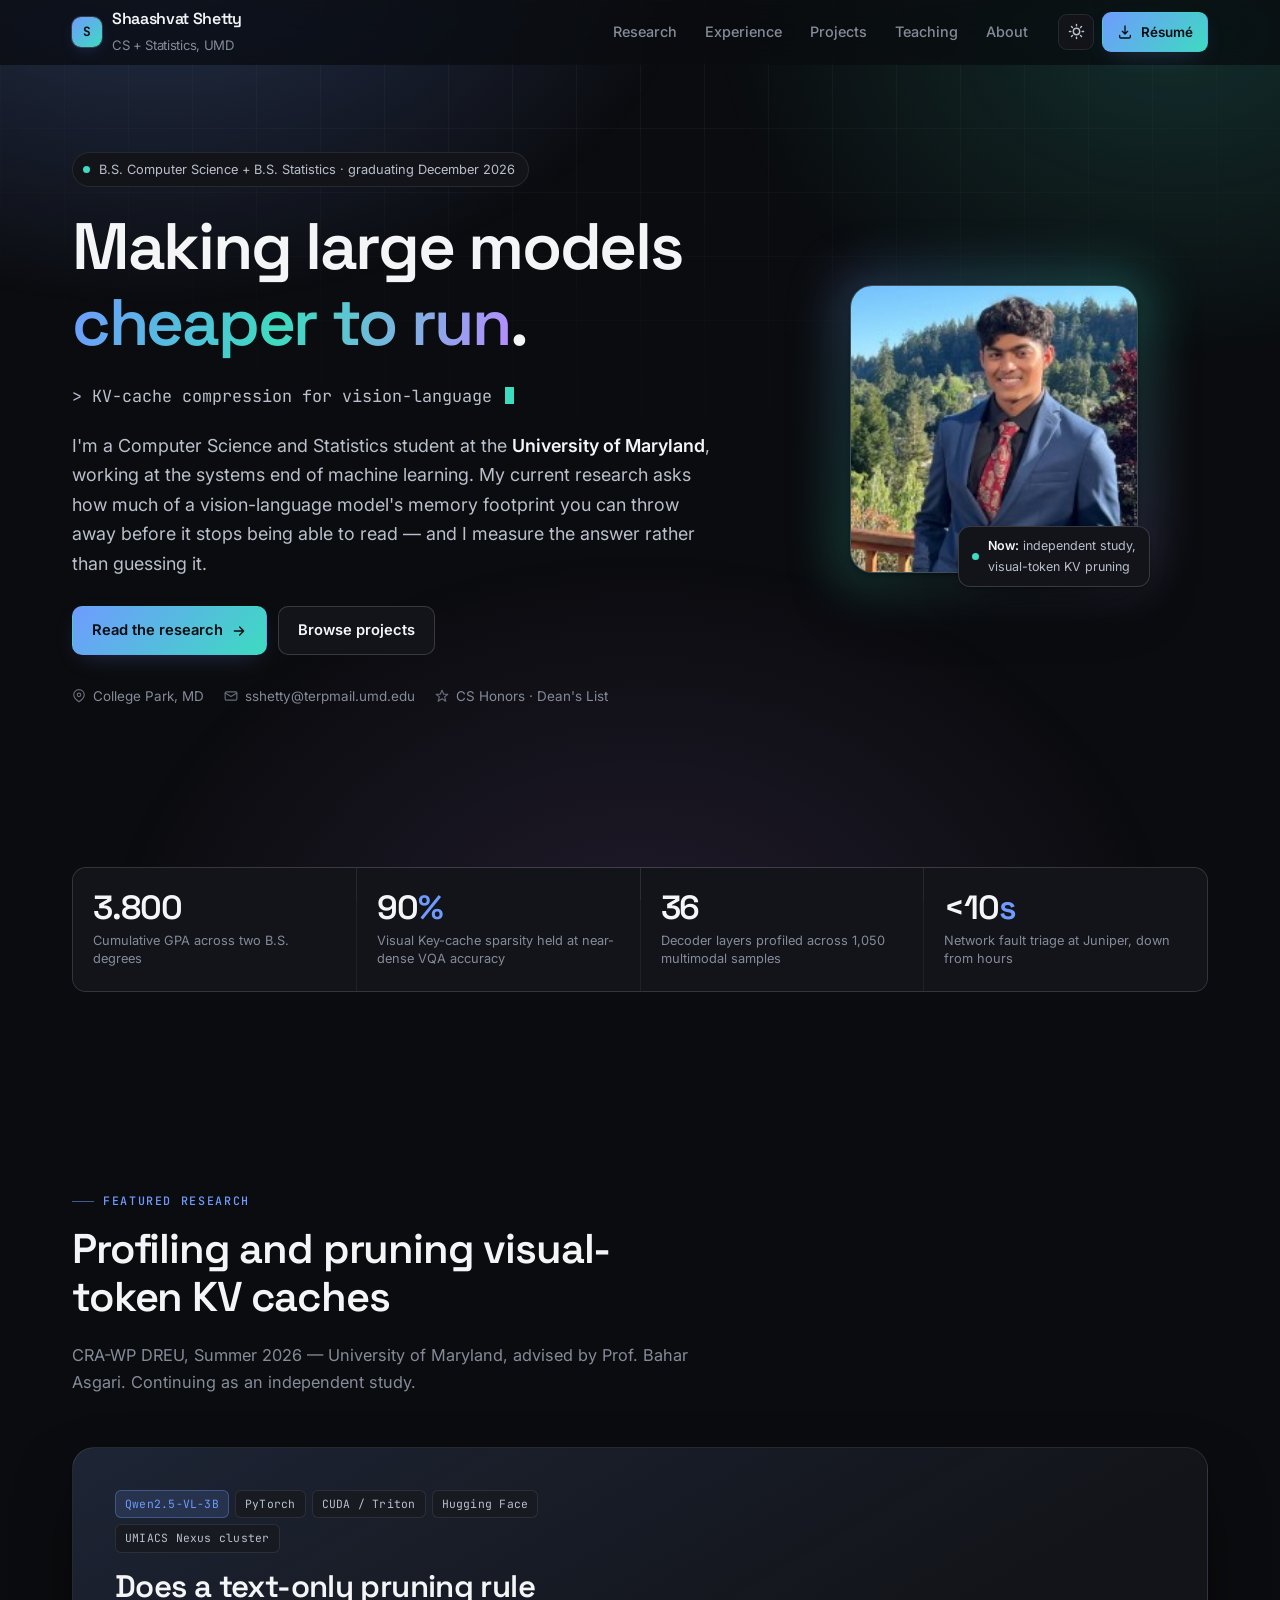
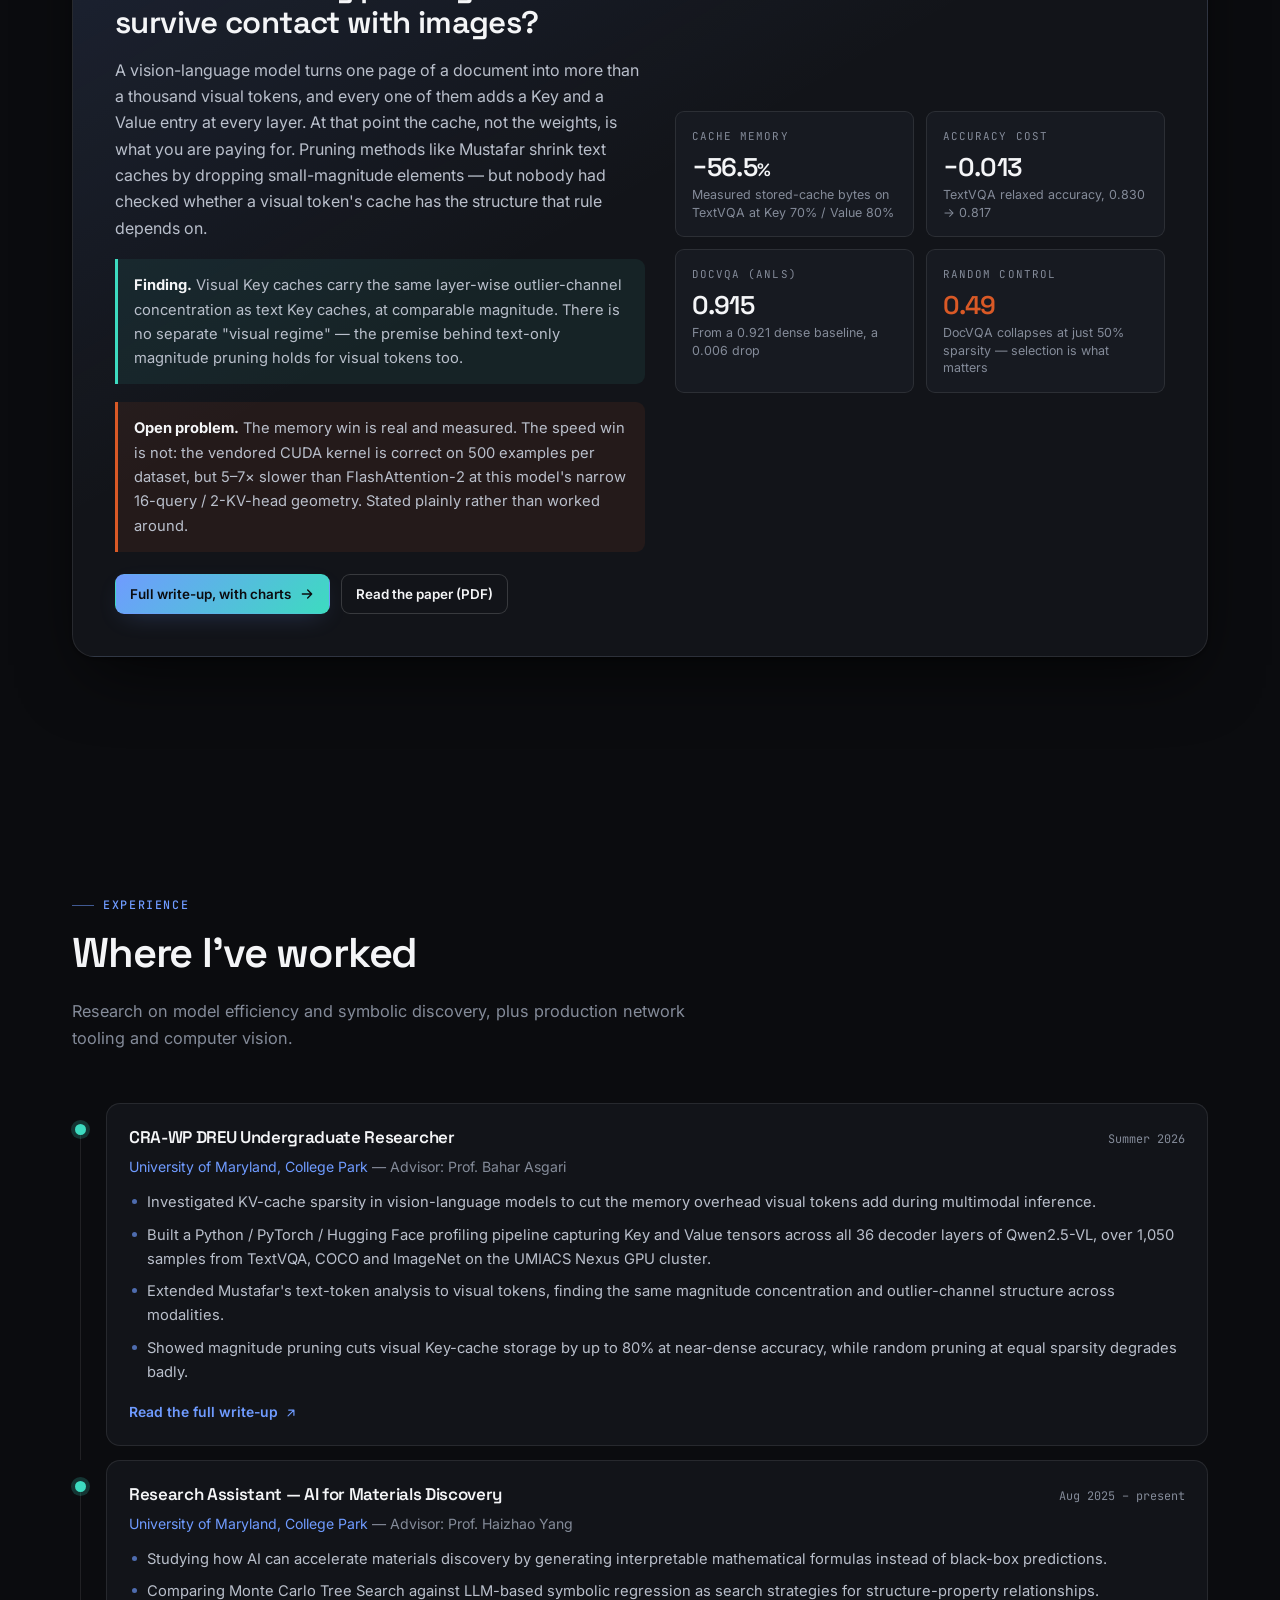
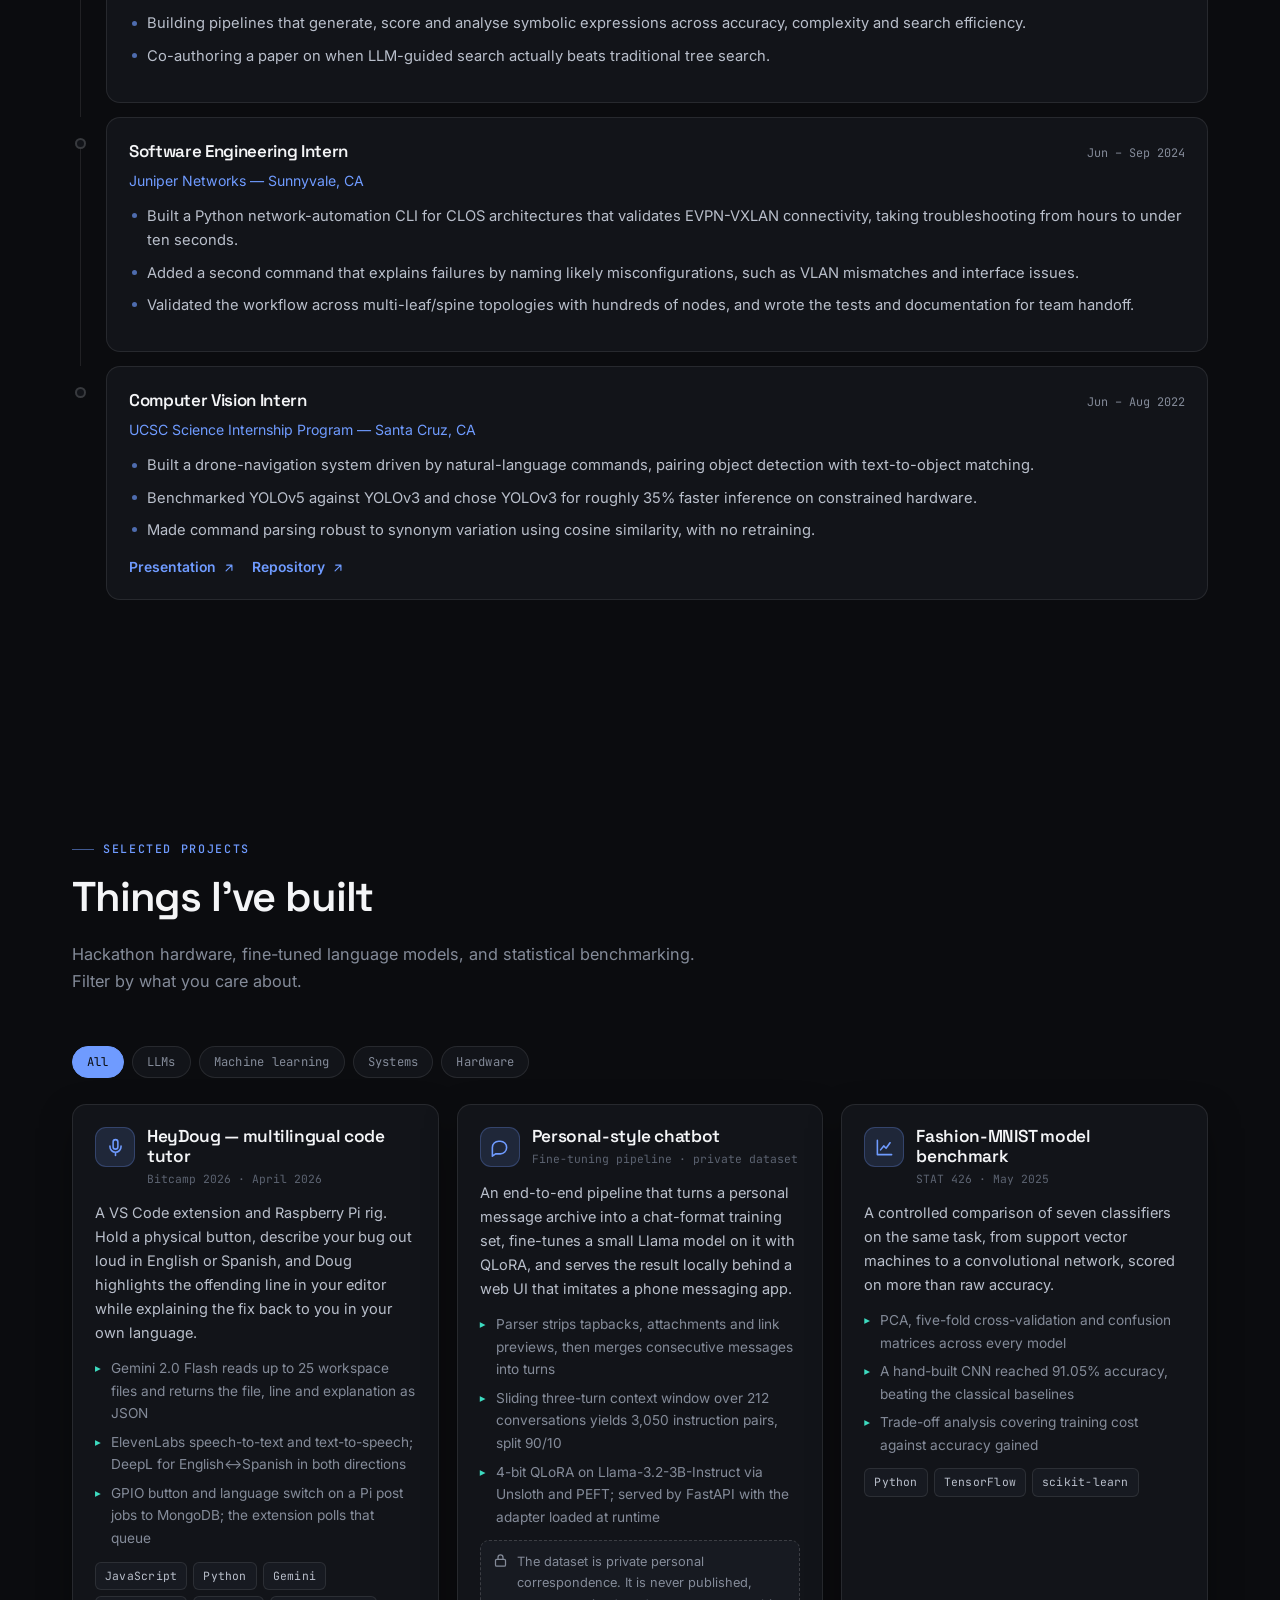
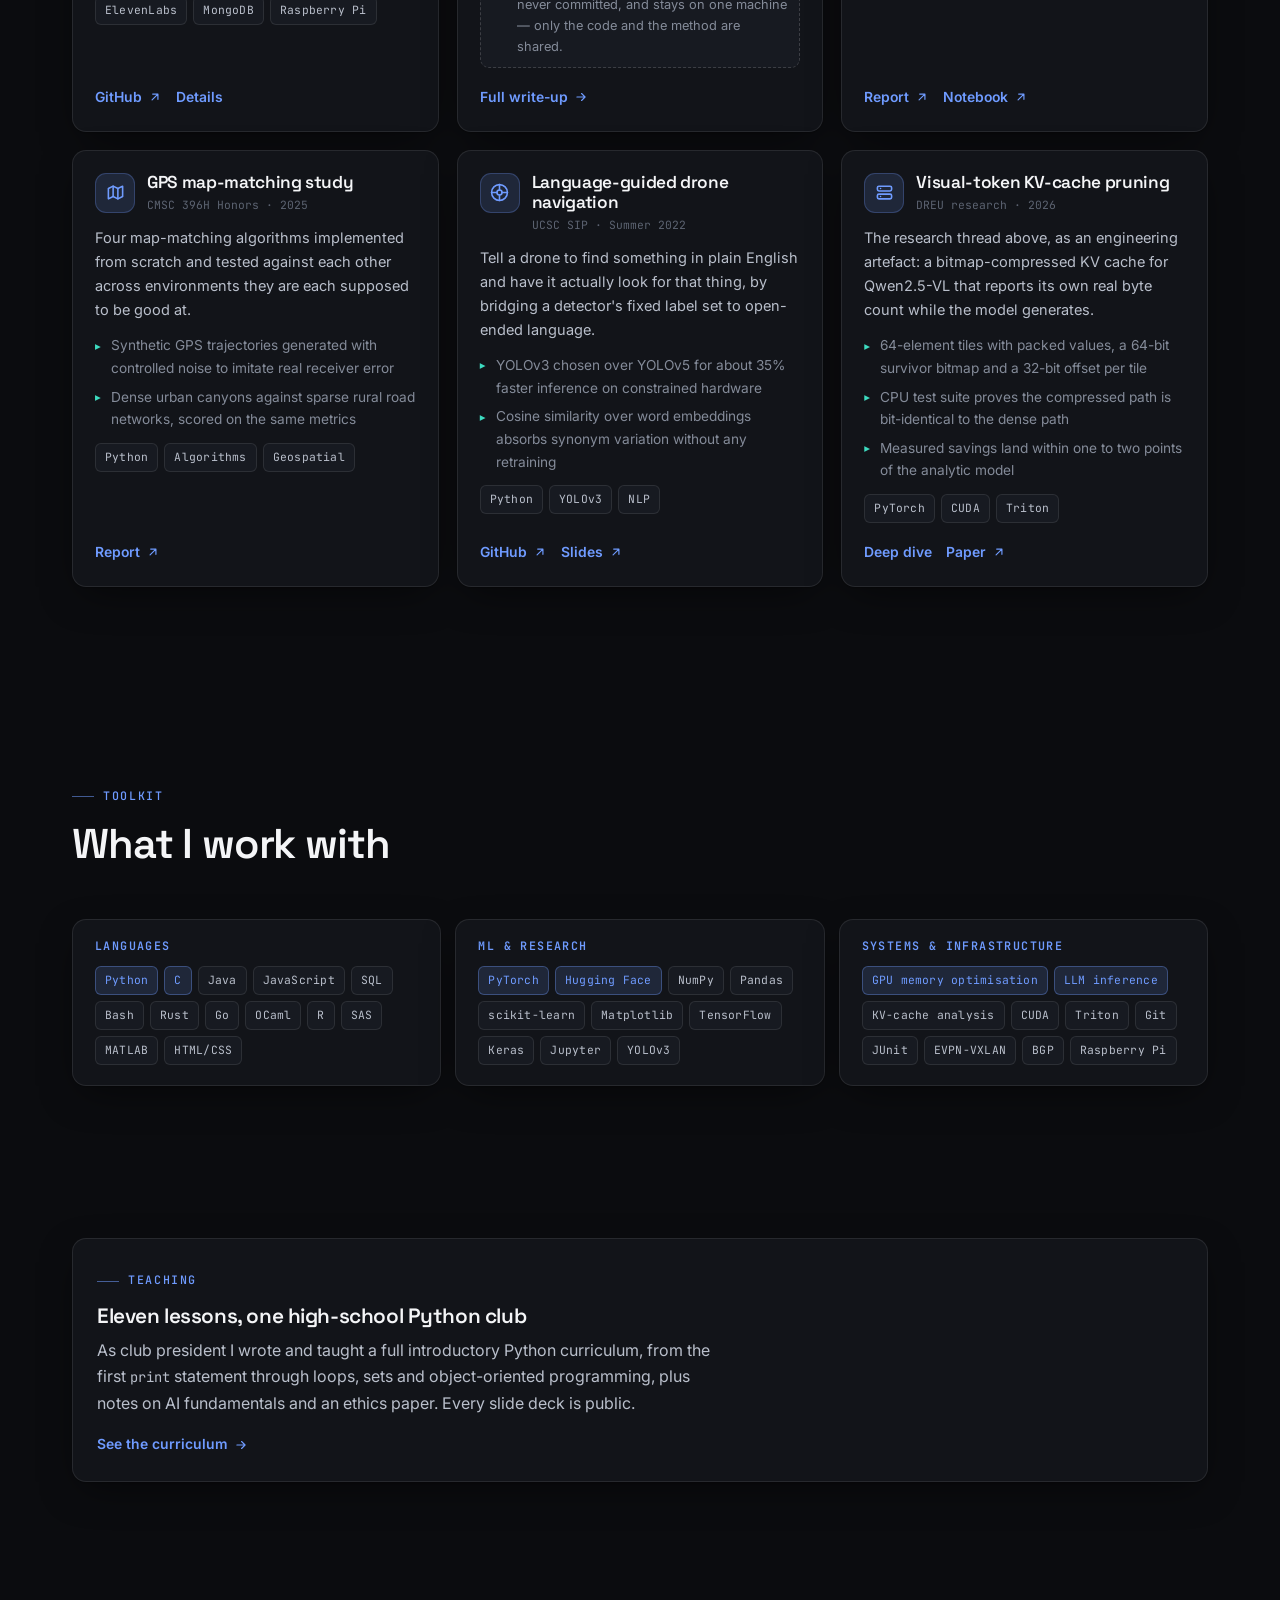
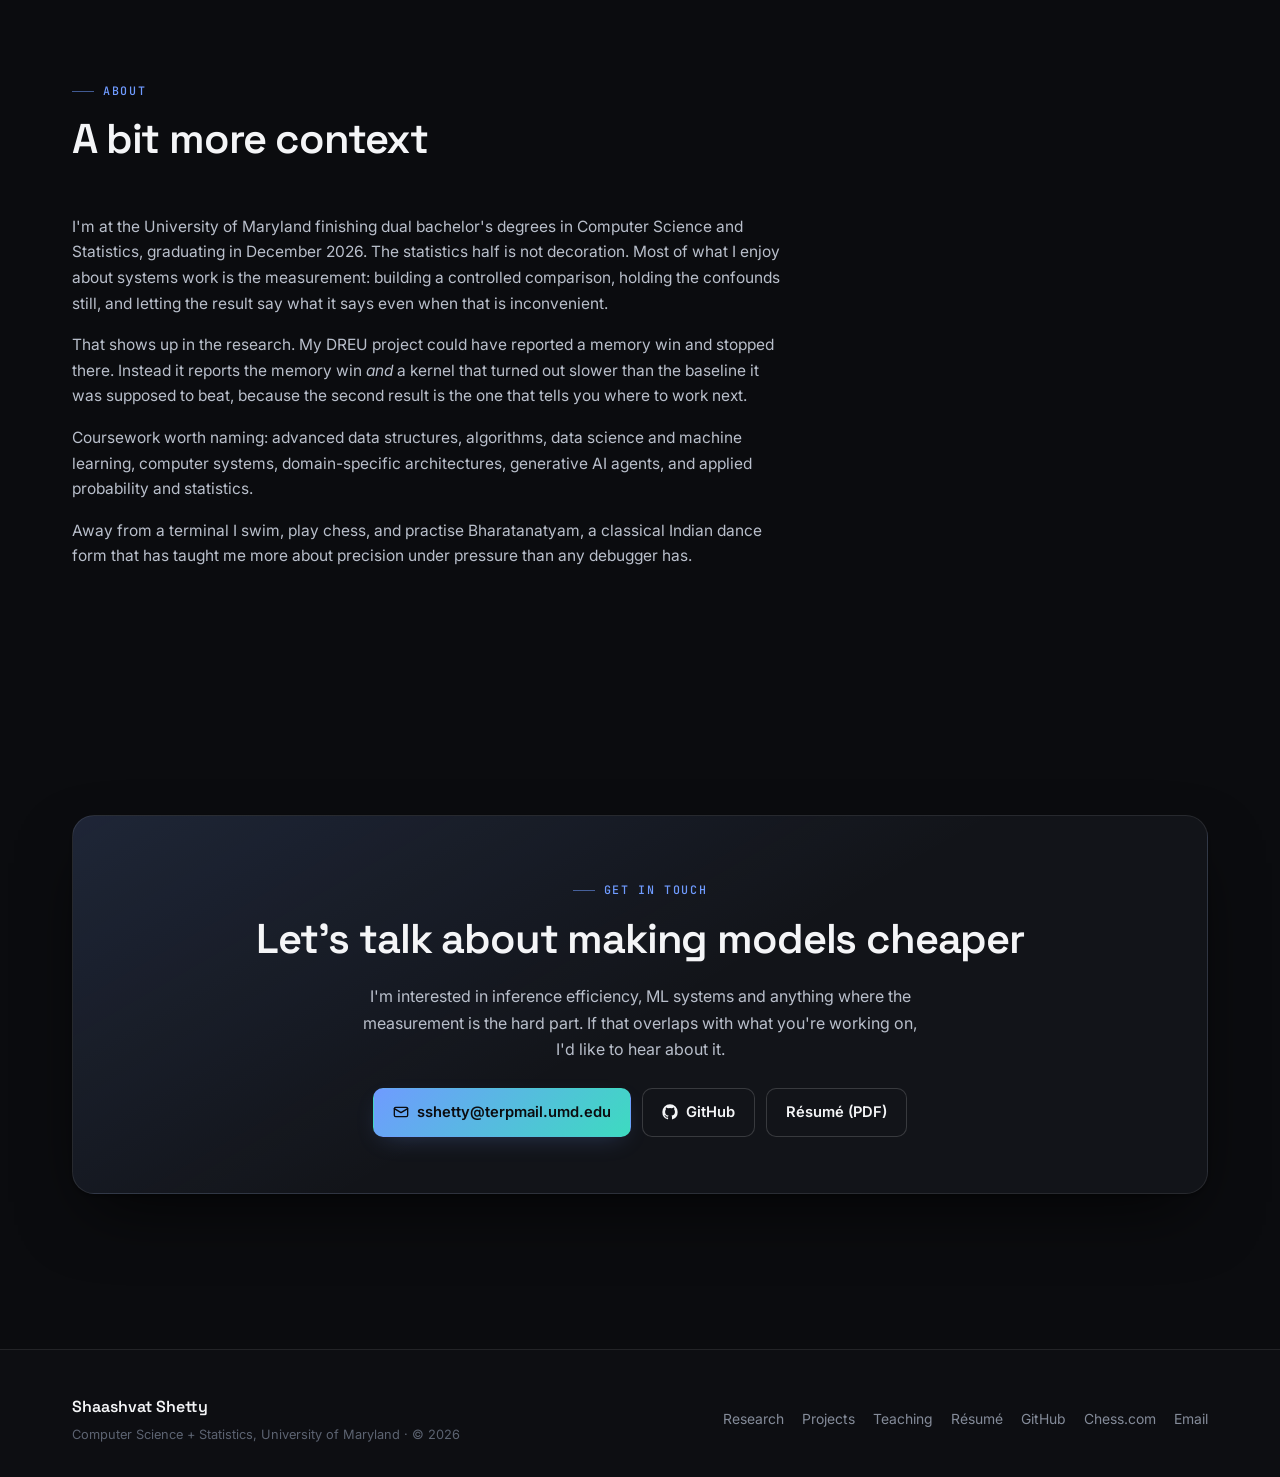
==== commit a6099936: "Add dedicated chatbot project page and update resume Add chatbot.html: a full write-up of the person" ====
--- a/index.html
+++ b/index.html
@@ -13,7 +13,7 @@
 <link rel="preconnect" href="https://fonts.gstatic.com" crossorigin>
 <link href="https://fonts.googleapis.com/css2?family=Inter:wght@400;500;600;700&family=Space+Grotesk:wght@500;600;700&family=JetBrains+Mono:wght@400;500;600;700&display=swap" rel="stylesheet">
 <link rel="icon" href="data:image/svg+xml,%3Csvg xmlns='http://www.w3.org/2000/svg' viewBox='0 0 32 32'%3E%3Crect width='32' height='32' rx='8' fill='%236f9bff'/%3E%3Ctext x='16' y='22' font-family='monospace' font-size='17' font-weight='700' fill='%230b0c0f' text-anchor='middle'%3ES%3C/text%3E%3C/svg%3E">
-<link rel="stylesheet" href="assets/style.css?v=2">
+<link rel="stylesheet" href="assets/style.css?v=4">
 <script>
   (function(){try{var t=localStorage.getItem('theme');if(t==='light'||t==='dark')document.documentElement.setAttribute('data-theme',t);}catch(e){}})();
 </script>
@@ -344,7 +344,7 @@
             <p>An end-to-end pipeline that turns a personal message archive into a chat-format training set, fine-tunes a small Llama model on it with QLoRA, and serves the result locally behind a web UI that imitates a phone messaging app.</p>
             <ul class="proj-hi">
               <li>Parser strips tapbacks, attachments and link previews, then merges consecutive messages into turns</li>
-              <li>Sliding three-turn context window yields roughly 3,000 instruction pairs with a 90/10 split</li>
+              <li>Sliding three-turn context window over 212 conversations yields 3,050 instruction pairs, split 90/10</li>
               <li>4-bit QLoRA on Llama-3.2-3B-Instruct via Unsloth and PEFT; served by FastAPI with the adapter loaded at runtime</li>
             </ul>
             <div class="note">
@@ -352,7 +352,7 @@
               <span>The dataset is private personal correspondence. It is never published, never committed, and stays on one machine &mdash; only the code and the method are shared.</span>
             </div>
             <div class="proj-links">
-              <a class="tlink" href="projects.html#chatbot">How it works</a>
+              <a class="tlink" href="chatbot.html">Full write-up <svg viewBox="0 0 24 24" fill="none" stroke="currentColor" stroke-width="2" stroke-linecap="round" stroke-linejoin="round"><path d="M5 12h14m0 0l-6-6m6 6l-6 6"/></svg></a>
             </div>
           </div>
         </article>
@@ -585,6 +585,6 @@
   <svg viewBox="0 0 24 24" fill="none" stroke="currentColor" stroke-width="2" stroke-linecap="round" stroke-linejoin="round"><path d="M12 19V5m0 0l-6 6m6-6l6 6"/></svg>
 </button>
 
-<script src="assets/site.js?v=2"></script>
+<script src="assets/site.js?v=4"></script>
 </body>
 </html>
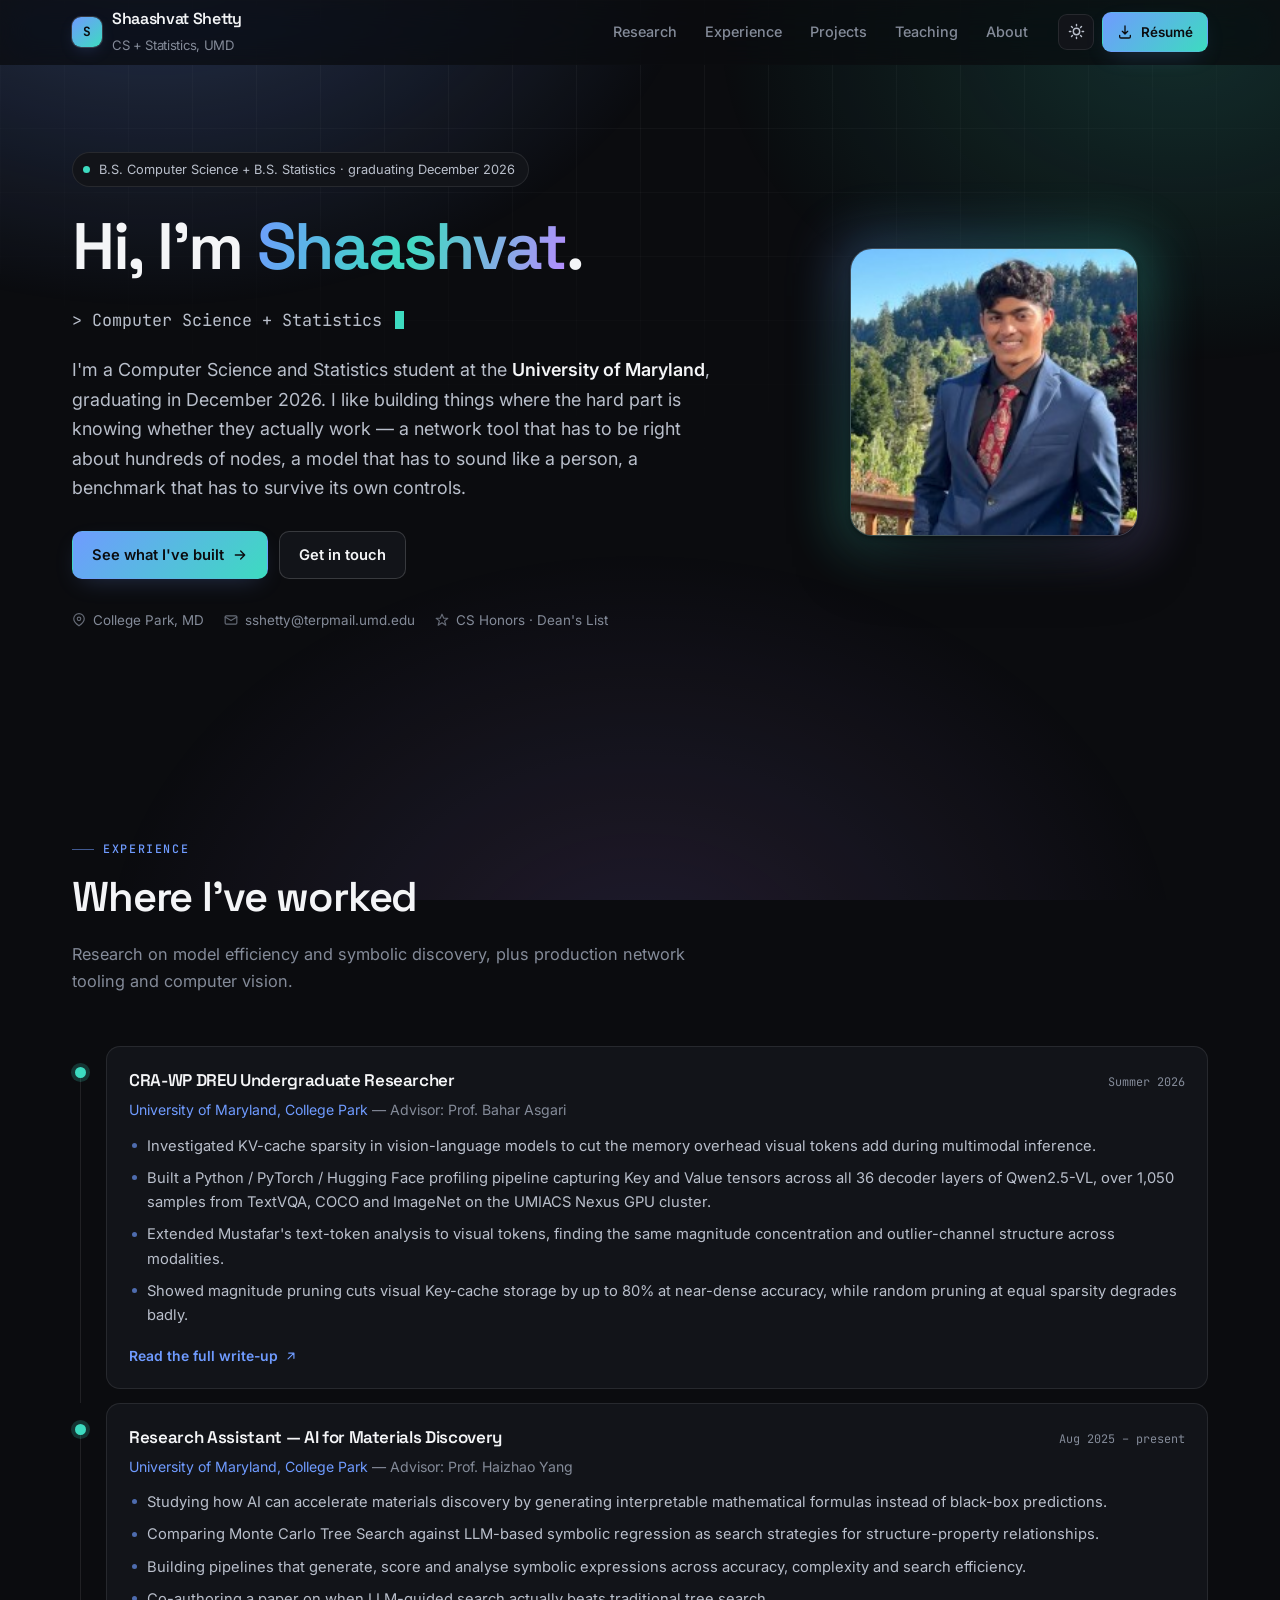
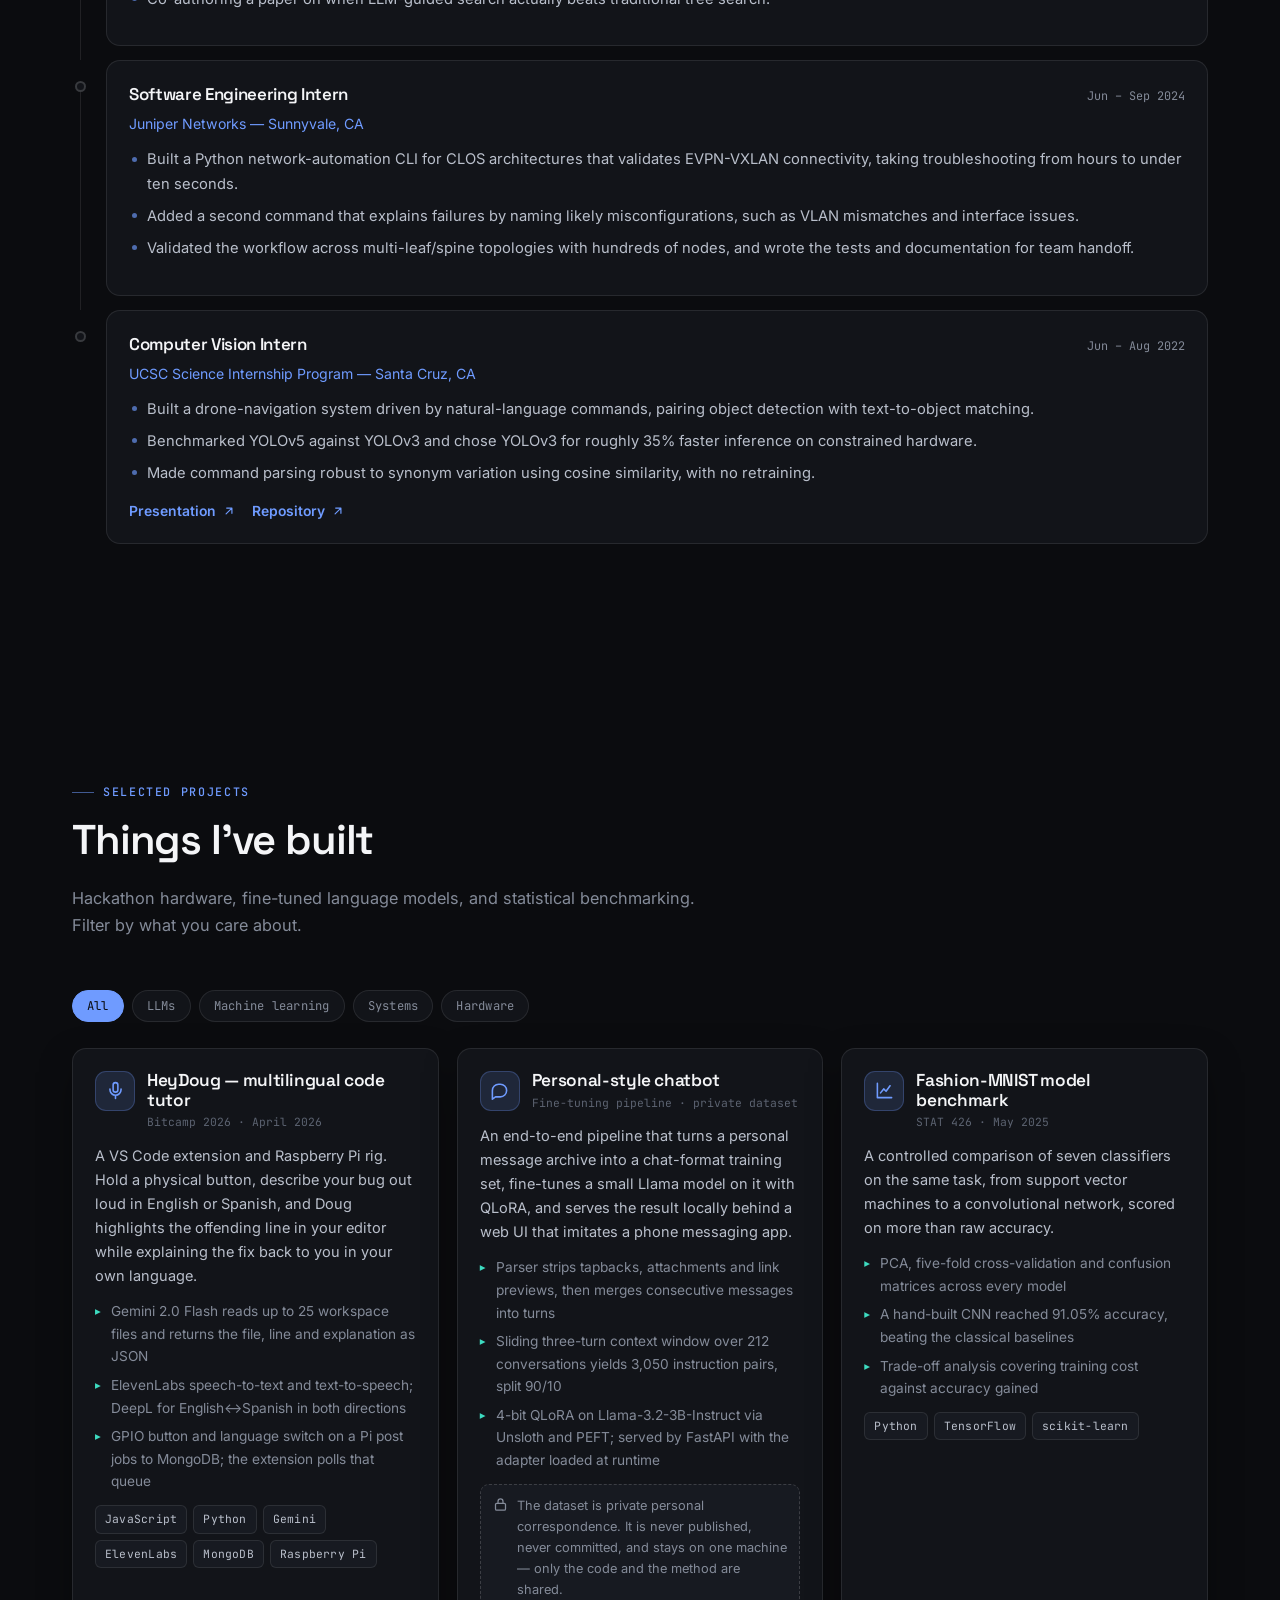
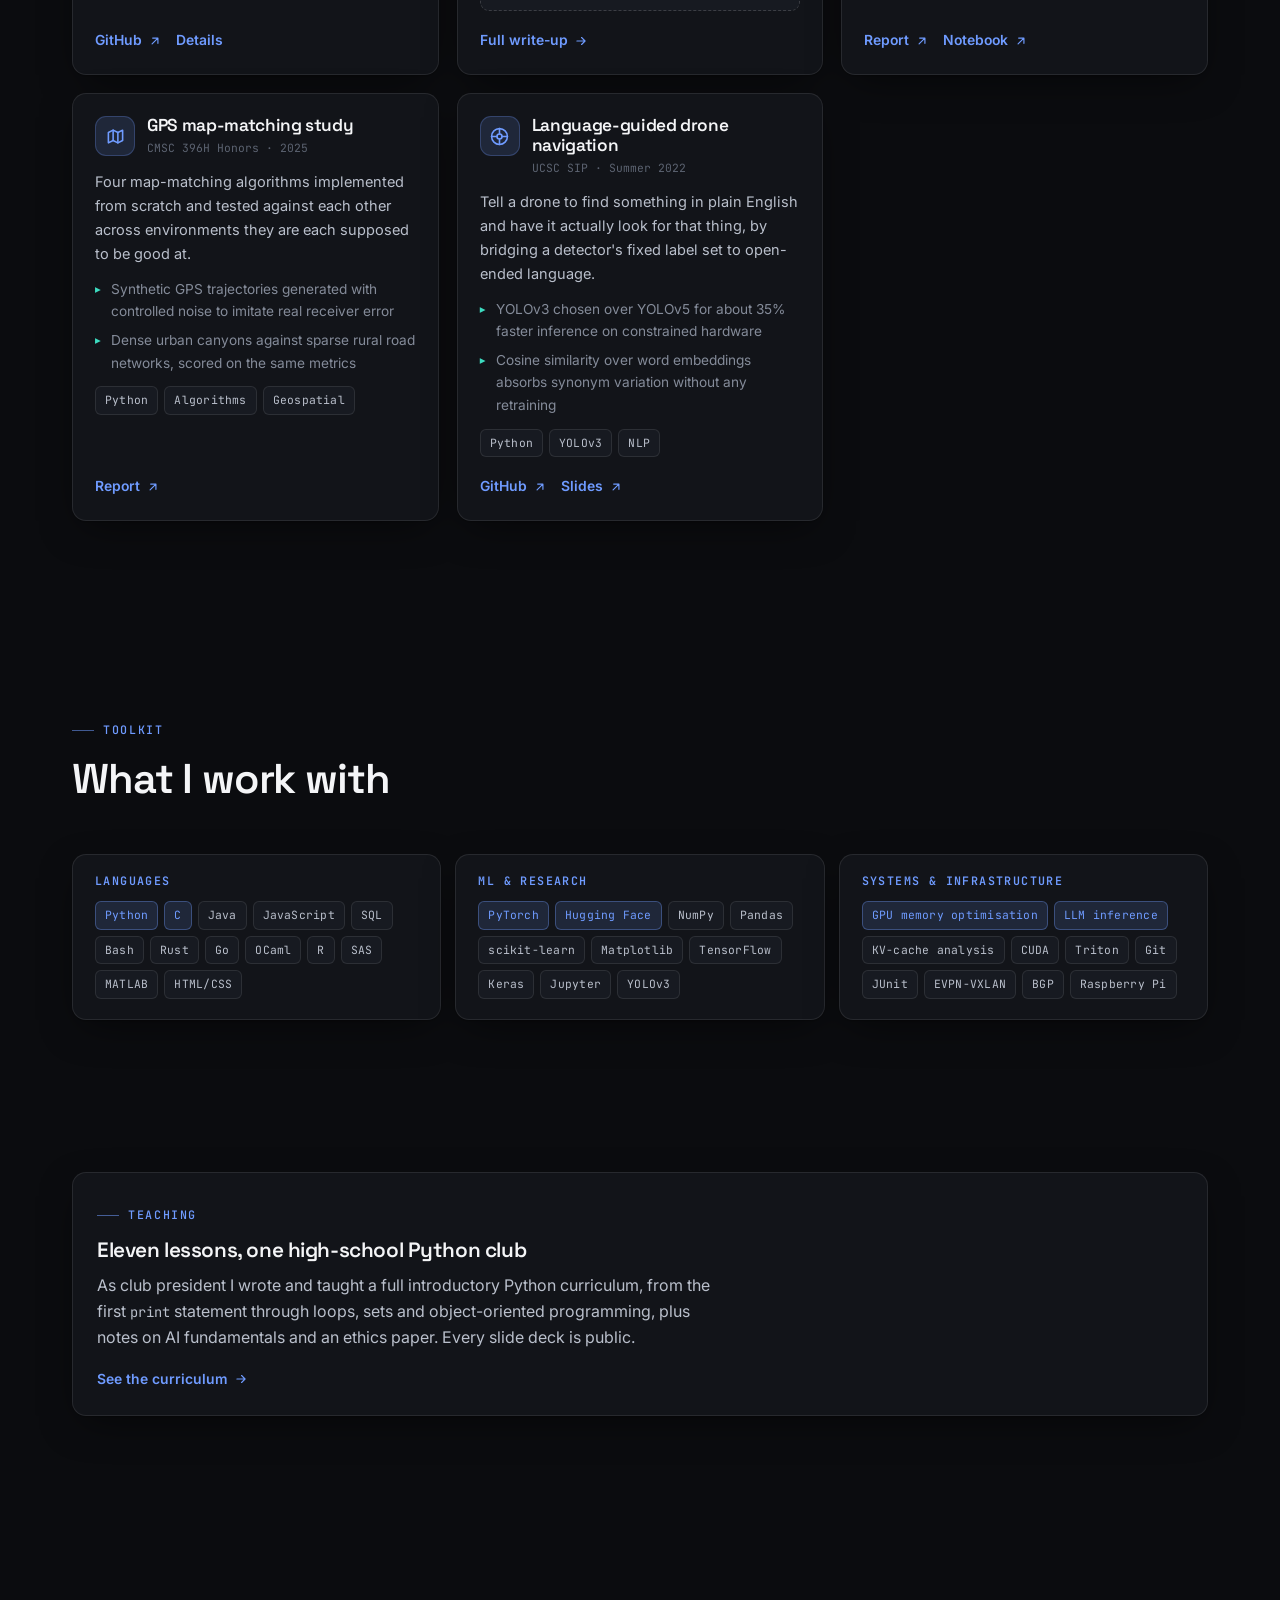
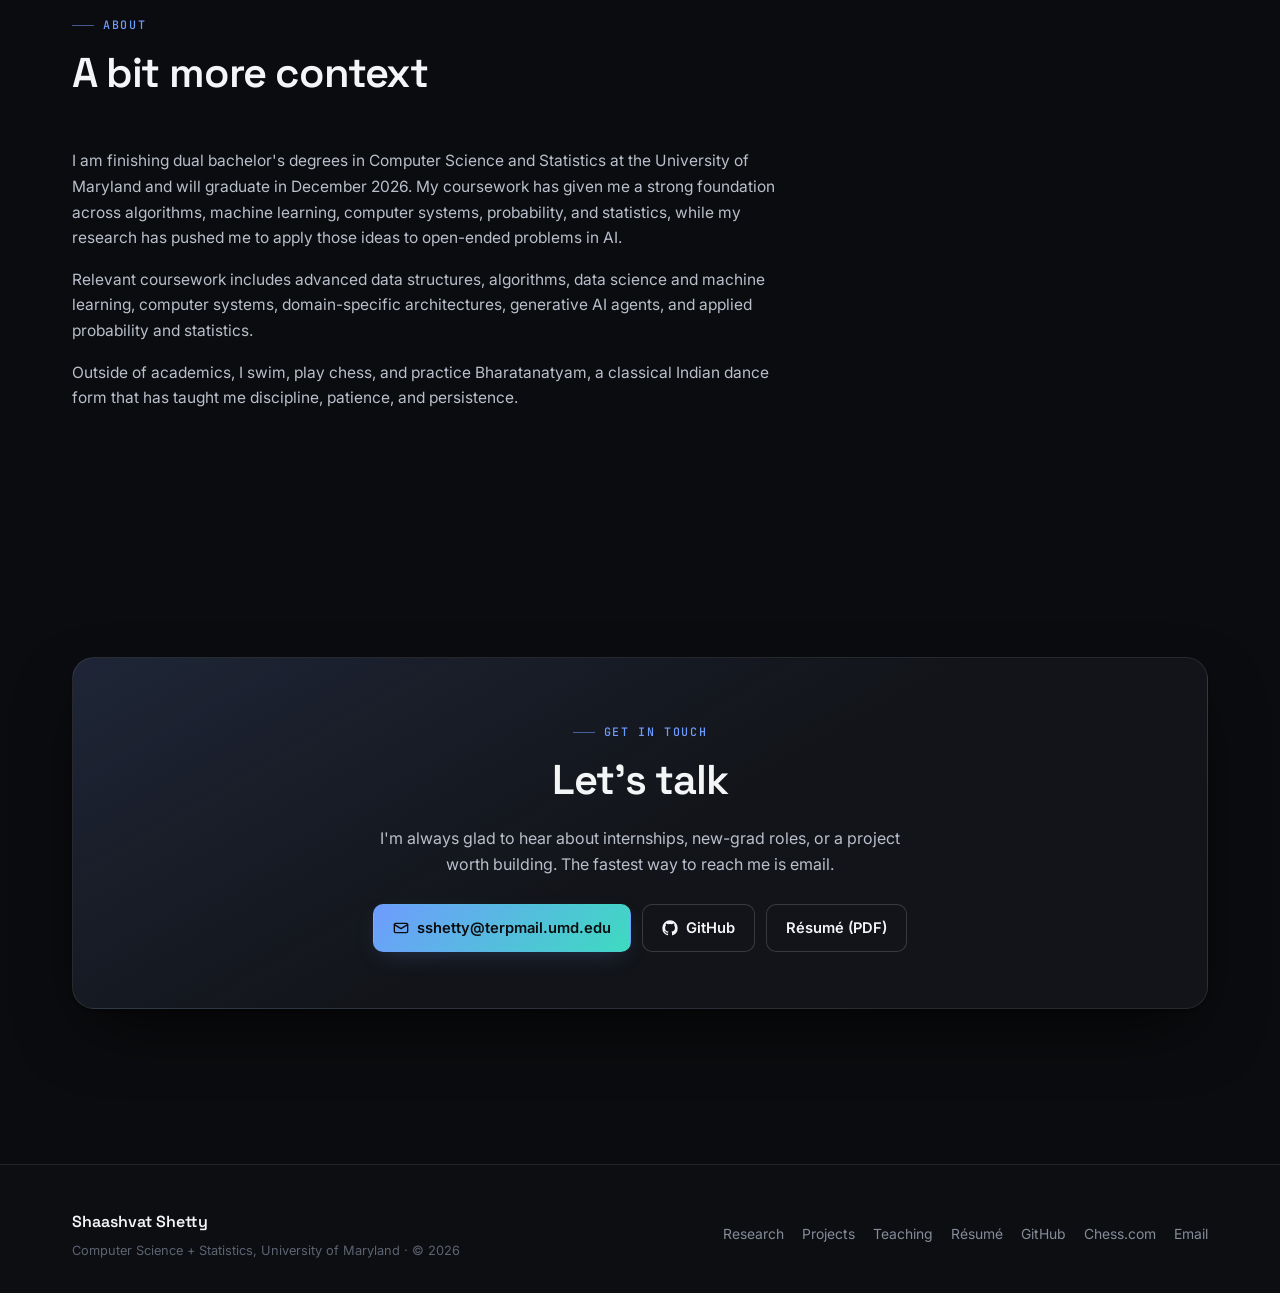
==== commit fd78b9c4: "Trim homepage: drop GPA stat strip and repeated research framing Remove the four-stat strip entirely" ====
--- a/index.html
+++ b/index.html
@@ -4,10 +4,10 @@
 <meta charset="UTF-8">
 <meta name="viewport" content="width=device-width, initial-scale=1.0, viewport-fit=cover">
 <title>Shaashvat Shetty | CS &amp; Statistics @ UMD</title>
-<meta name="description" content="Shaashvat Shetty — Computer Science and Statistics at the University of Maryland. Research on KV-cache compression in vision-language models, network automation at Juniper Networks, and applied machine learning projects.">
+<meta name="description" content="Shaashvat Shetty — Computer Science and Statistics at the University of Maryland, graduating December 2026. Software engineering, machine learning and research projects.">
 <meta name="author" content="Shaashvat Shetty">
 <meta property="og:title" content="Shaashvat Shetty | CS &amp; Statistics @ UMD">
-<meta property="og:description" content="Research on KV-cache compression in vision-language models, network automation at Juniper Networks, and applied ML projects.">
+<meta property="og:description" content="Computer Science and Statistics at the University of Maryland. Software engineering, machine learning and research projects.">
 <meta property="og:type" content="website">
 <link rel="preconnect" href="https://fonts.googleapis.com">
 <link rel="preconnect" href="https://fonts.gstatic.com" crossorigin>
@@ -31,7 +31,7 @@
         <span>Shaashvat Shetty<br><span class="brand-sub">CS + Statistics, UMD</span></span>
       </a>
       <nav class="nav-links" aria-label="Primary">
-        <a href="#research">Research</a>
+        <a href="research.html">Research</a>
         <a href="#experience">Experience</a>
         <a href="projects.html">Projects</a>
         <a href="teaching.html">Teaching</a>
@@ -53,7 +53,7 @@
     </div>
   </div>
   <nav class="mobile-menu" id="mobileMenu" hidden aria-label="Mobile">
-    <a href="#research">Research</a>
+    <a href="research.html">Research</a>
     <a href="#experience">Experience</a>
     <a href="projects.html">Projects</a>
     <a href="teaching.html">Teaching</a>
@@ -71,20 +71,20 @@
       <div class="hero-grid">
         <div>
           <span class="status-pill"><span class="dot" aria-hidden="true"></span> B.S. Computer Science + B.S. Statistics &middot; graduating December 2026</span>
-          <h1>Making large models <span class="grad">cheaper to run</span>.</h1>
-          <p class="hero-role">&gt; <span id="roleText" data-words="KV-cache compression for vision-language models|LLM inference profiling on GPU clusters|Symbolic regression for materials discovery|Network automation that runs in under 10 seconds"></span><span class="cursor" aria-hidden="true"></span></p>
+          <h1>Hi, I'm <span class="grad">Shaashvat</span>.</h1>
+          <p class="hero-role">&gt; <span id="roleText" data-words="Computer Science + Statistics at Maryland|Software engineering and machine learning|Network automation at Juniper Networks|Hackathon hardware and fine-tuned models"></span><span class="cursor" aria-hidden="true"></span></p>
           <p class="hero-lede">
-            I'm a Computer Science and Statistics student at the <strong>University of Maryland</strong>, working
-            at the systems end of machine learning. My current research asks how much of a vision-language model's
-            memory footprint you can throw away before it stops being able to read — and I measure the answer
-            rather than guessing it.
+            I'm a Computer Science and Statistics student at the <strong>University of Maryland</strong>,
+            graduating in December 2026. I like building things where the hard part is knowing whether they
+            actually work — a network tool that has to be right about hundreds of nodes, a model that has to
+            sound like a person, a benchmark that has to survive its own controls.
           </p>
           <div class="hero-cta">
-            <a class="btn btn-primary" href="#research">
-              Read the research
+            <a class="btn btn-primary" href="#projects">
+              See what I've built
               <svg viewBox="0 0 24 24" fill="none" stroke="currentColor" stroke-width="2" stroke-linecap="round" stroke-linejoin="round"><path d="M5 12h14m0 0l-6-6m6 6l-6 6"/></svg>
             </a>
-            <a class="btn btn-ghost" href="projects.html">Browse projects</a>
+            <a class="btn btn-ghost" href="#contact">Get in touch</a>
           </div>
           <div class="hero-meta">
             <span><svg viewBox="0 0 24 24" fill="none" stroke="currentColor" stroke-width="2" stroke-linecap="round" stroke-linejoin="round"><path d="M21 10c0 6-9 12-9 12s-9-6-9-12a9 9 0 0 1 18 0z"/><circle cx="12" cy="10" r="3"/></svg> College Park, MD</span>
@@ -95,106 +95,6 @@
 
         <div class="portrait-frame reveal">
           <img class="portrait" src="1725014462228.jpeg" alt="Portrait of Shaashvat Shetty" width="200" height="200">
-          <div class="portrait-badge">
-            <span class="dot" aria-hidden="true"></span>
-            <span><b>Now:</b> independent study,<br>visual-token KV pruning</span>
-          </div>
-        </div>
-      </div>
-    </div>
-  </section>
-
-  <!-- ============ STATS ============ -->
-  <section class="section--tight">
-    <div class="wrap">
-      <div class="stats reveal">
-        <div class="stat">
-          <div class="stat-val"><span data-count="3.8" data-decimals="3">3.800</span></div>
-          <div class="stat-label">Cumulative GPA across two B.S. degrees</div>
-        </div>
-        <div class="stat">
-          <div class="stat-val"><span data-count="90">90</span><span class="unit">%</span></div>
-          <div class="stat-label">Visual Key-cache sparsity held at near-dense VQA accuracy</div>
-        </div>
-        <div class="stat">
-          <div class="stat-val"><span data-count="36">36</span></div>
-          <div class="stat-label">Decoder layers profiled across 1,050 multimodal samples</div>
-        </div>
-        <div class="stat">
-          <div class="stat-val">&lt;<span data-count="10">10</span><span class="unit">s</span></div>
-          <div class="stat-label">Network fault triage at Juniper, down from hours</div>
-        </div>
-      </div>
-    </div>
-  </section>
-
-  <!-- ============ FEATURED RESEARCH ============ -->
-  <section id="research" class="section">
-    <div class="wrap">
-      <div class="section-head reveal">
-        <span class="eyebrow">Featured research</span>
-        <h2>Profiling and pruning visual-token KV caches</h2>
-        <p>CRA-WP DREU, Summer 2026 &mdash; University of Maryland, advised by Prof. Bahar Asgari. Continuing as an independent study.</p>
-      </div>
-
-      <div class="feature reveal">
-        <div class="feature-inner">
-          <div>
-            <div class="tags" style="margin-bottom:16px">
-              <span class="tag tag--accent">Qwen2.5-VL-3B</span>
-              <span class="tag">PyTorch</span>
-              <span class="tag">CUDA / Triton</span>
-              <span class="tag">Hugging Face</span>
-              <span class="tag">UMIACS Nexus cluster</span>
-            </div>
-            <h3>Does a text-only pruning rule survive contact with images?</h3>
-            <p>
-              A vision-language model turns one page of a document into more than a thousand visual tokens, and every
-              one of them adds a Key and a Value entry at every layer. At that point the cache, not the weights,
-              is what you are paying for. Pruning methods like Mustafar shrink text caches by dropping small-magnitude
-              elements — but nobody had checked whether a visual token's cache has the structure that rule depends on.
-            </p>
-            <div class="finding">
-              <b>Finding.</b> Visual Key caches carry the same layer-wise outlier-channel concentration as text
-              Key caches, at comparable magnitude. There is no separate "visual regime" — the premise behind
-              text-only magnitude pruning holds for visual tokens too.
-            </div>
-            <div class="finding finding--open">
-              <b>Open problem.</b> The memory win is real and measured. The speed win is not: the vendored CUDA
-              kernel is correct on 500 examples per dataset, but 5&ndash;7&times; slower than FlashAttention-2 at this
-              model's narrow 16-query / 2-KV-head geometry. Stated plainly rather than worked around.
-            </div>
-            <div style="display:flex;flex-wrap:wrap;gap:11px;margin-top:22px">
-              <a class="btn btn-primary btn-sm" href="research.html">
-                Full write-up, with charts
-                <svg viewBox="0 0 24 24" fill="none" stroke="currentColor" stroke-width="2" stroke-linecap="round" stroke-linejoin="round"><path d="M5 12h14m0 0l-6-6m6 6l-6 6"/></svg>
-              </a>
-              <a class="btn btn-ghost btn-sm" href="DREU_KV_Cache_Pruning_Report.pdf" target="_blank" rel="noopener noreferrer">Read the paper (PDF)</a>
-            </div>
-          </div>
-
-          <div class="result-grid">
-            <div class="result">
-              <div class="result-k">Cache memory</div>
-              <div class="result-v">&minus;56.5<span style="font-size:.7em">%</span></div>
-              <div class="result-n">Measured stored-cache bytes on TextVQA at Key 70% / Value 80%</div>
-            </div>
-            <div class="result">
-              <div class="result-k">Accuracy cost</div>
-              <div class="result-v">&minus;0.013</div>
-              <div class="result-n">TextVQA relaxed accuracy, 0.830 &rarr; 0.817</div>
-            </div>
-            <div class="result">
-              <div class="result-k">DocVQA (ANLS)</div>
-              <div class="result-v">0.915</div>
-              <div class="result-n">From a 0.921 dense baseline, a 0.006 drop</div>
-            </div>
-            <div class="result">
-              <div class="result-k">Random control</div>
-              <div class="result-v bad" style="color:var(--series-2)">0.49</div>
-              <div class="result-n">DocVQA collapses at just 50% sparsity — selection is what matters</div>
-            </div>
-          </div>
         </div>
       </div>
     </div>
@@ -422,30 +322,6 @@
             <div class="proj-links">
               <a class="tlink" href="https://github.com/ShaashvatShetty/Vln_objectDetection" target="_blank" rel="noopener noreferrer">GitHub <svg viewBox="0 0 24 24" fill="none" stroke="currentColor" stroke-width="2" stroke-linecap="round" stroke-linejoin="round"><path d="M7 17L17 7m0 0H8m9 0v9"/></svg></a>
               <a class="tlink" href="https://prezi.com/p/gyevliu1xxti/?present=1" target="_blank" rel="noopener noreferrer">Slides <svg viewBox="0 0 24 24" fill="none" stroke="currentColor" stroke-width="2" stroke-linecap="round" stroke-linejoin="round"><path d="M7 17L17 7m0 0H8m9 0v9"/></svg></a>
-            </div>
-          </div>
-        </article>
-
-        <!-- KV cache research card -->
-        <article class="card proj reveal" data-tags="llm systems">
-          <div class="proj-body">
-            <div class="proj-top">
-              <span class="proj-icon" aria-hidden="true"><svg viewBox="0 0 24 24" fill="none" stroke="currentColor" stroke-width="2" stroke-linecap="round" stroke-linejoin="round"><rect x="3" y="4" width="18" height="6" rx="2"/><rect x="3" y="14" width="18" height="6" rx="2"/><path d="M7 7h.01M7 17h.01"/></svg></span>
-              <div>
-                <h3>Visual-token KV-cache pruning</h3>
-                <div class="proj-when">DREU research &middot; 2026</div>
-              </div>
-            </div>
-            <p>The research thread above, as an engineering artefact: a bitmap-compressed KV cache for Qwen2.5-VL that reports its own real byte count while the model generates.</p>
-            <ul class="proj-hi">
-              <li>64-element tiles with packed values, a 64-bit survivor bitmap and a 32-bit offset per tile</li>
-              <li>CPU test suite proves the compressed path is bit-identical to the dense path</li>
-              <li>Measured savings land within one to two points of the analytic model</li>
-            </ul>
-            <div class="tags"><span class="tag">PyTorch</span><span class="tag">CUDA</span><span class="tag">Triton</span></div>
-            <div class="proj-links">
-              <a class="tlink" href="research.html">Deep dive</a>
-              <a class="tlink" href="DREU_KV_Cache_Pruning_Report.pdf" target="_blank" rel="noopener noreferrer">Paper <svg viewBox="0 0 24 24" fill="none" stroke="currentColor" stroke-width="2" stroke-linecap="round" stroke-linejoin="round"><path d="M7 17L17 7m0 0H8m9 0v9"/></svg></a>
             </div>
           </div>
         </article>
@@ -513,24 +389,19 @@
       </div>
       <div class="prose reveal">
         <p>
-          I'm at the University of Maryland finishing dual bachelor's degrees in Computer Science and Statistics,
-          graduating in December 2026. The statistics half is not decoration. Most of what I enjoy about systems
-          work is the measurement: building a controlled comparison, holding the confounds still, and letting the
-          result say what it says even when that is inconvenient.
+          I am finishing dual bachelor's degrees in Computer Science and Statistics at the University of
+          Maryland and will graduate in December 2026. My coursework has given me a strong foundation across
+          algorithms, machine learning, computer systems, probability, and statistics, while my research has
+          pushed me to apply those ideas to open-ended problems in AI.
         </p>
         <p>
-          That shows up in the research. My DREU project could have reported a memory win and stopped there.
-          Instead it reports the memory win <em>and</em> a kernel that turned out slower than the baseline it was
-          supposed to beat, because the second result is the one that tells you where to work next.
-        </p>
-        <p>
-          Coursework worth naming: advanced data structures, algorithms, data science and machine learning,
+          Relevant coursework includes advanced data structures, algorithms, data science and machine learning,
           computer systems, domain-specific architectures, generative AI agents, and applied probability and
           statistics.
         </p>
         <p>
-          Away from a terminal I swim, play chess, and practise Bharatanatyam, a classical Indian dance form that
-          has taught me more about precision under pressure than any debugger has.
+          Outside of academics, I swim, play chess, and practice Bharatanatyam, a classical Indian dance form
+          that has taught me discipline, patience, and persistence.
         </p>
       </div>
     </div>
@@ -541,10 +412,10 @@
     <div class="wrap">
       <div class="contact-card reveal">
         <span class="eyebrow" style="margin-inline:auto">Get in touch</span>
-        <h2>Let's talk about making models cheaper</h2>
+        <h2>Let's talk</h2>
         <p style="color:var(--ink-2);max-width:56ch;margin-inline:auto">
-          I'm interested in inference efficiency, ML systems and anything where the measurement is the hard part.
-          If that overlaps with what you're working on, I'd like to hear about it.
+          I'm always glad to hear about internships, new-grad roles, or a project worth building.
+          The fastest way to reach me is email.
         </p>
         <div class="contact-links">
           <a class="btn btn-primary" href="mailto:sshetty@terpmail.umd.edu">
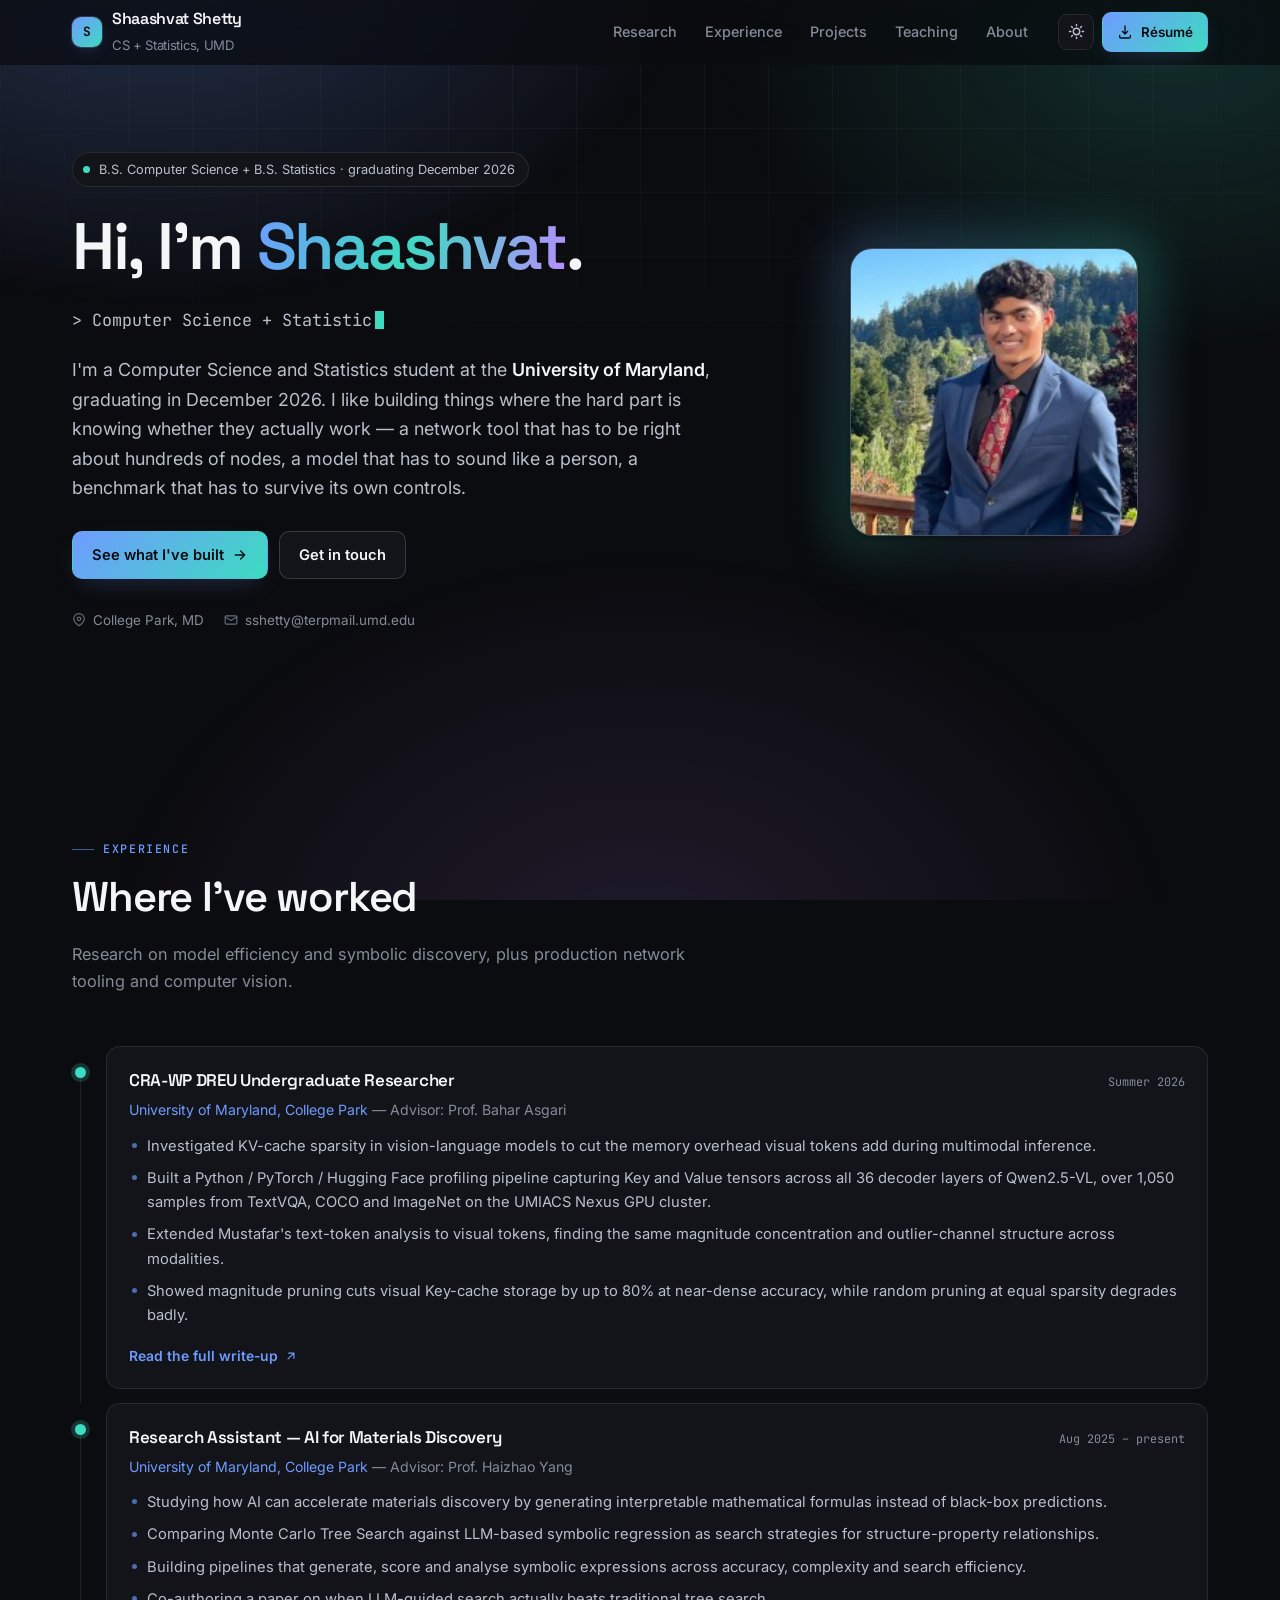
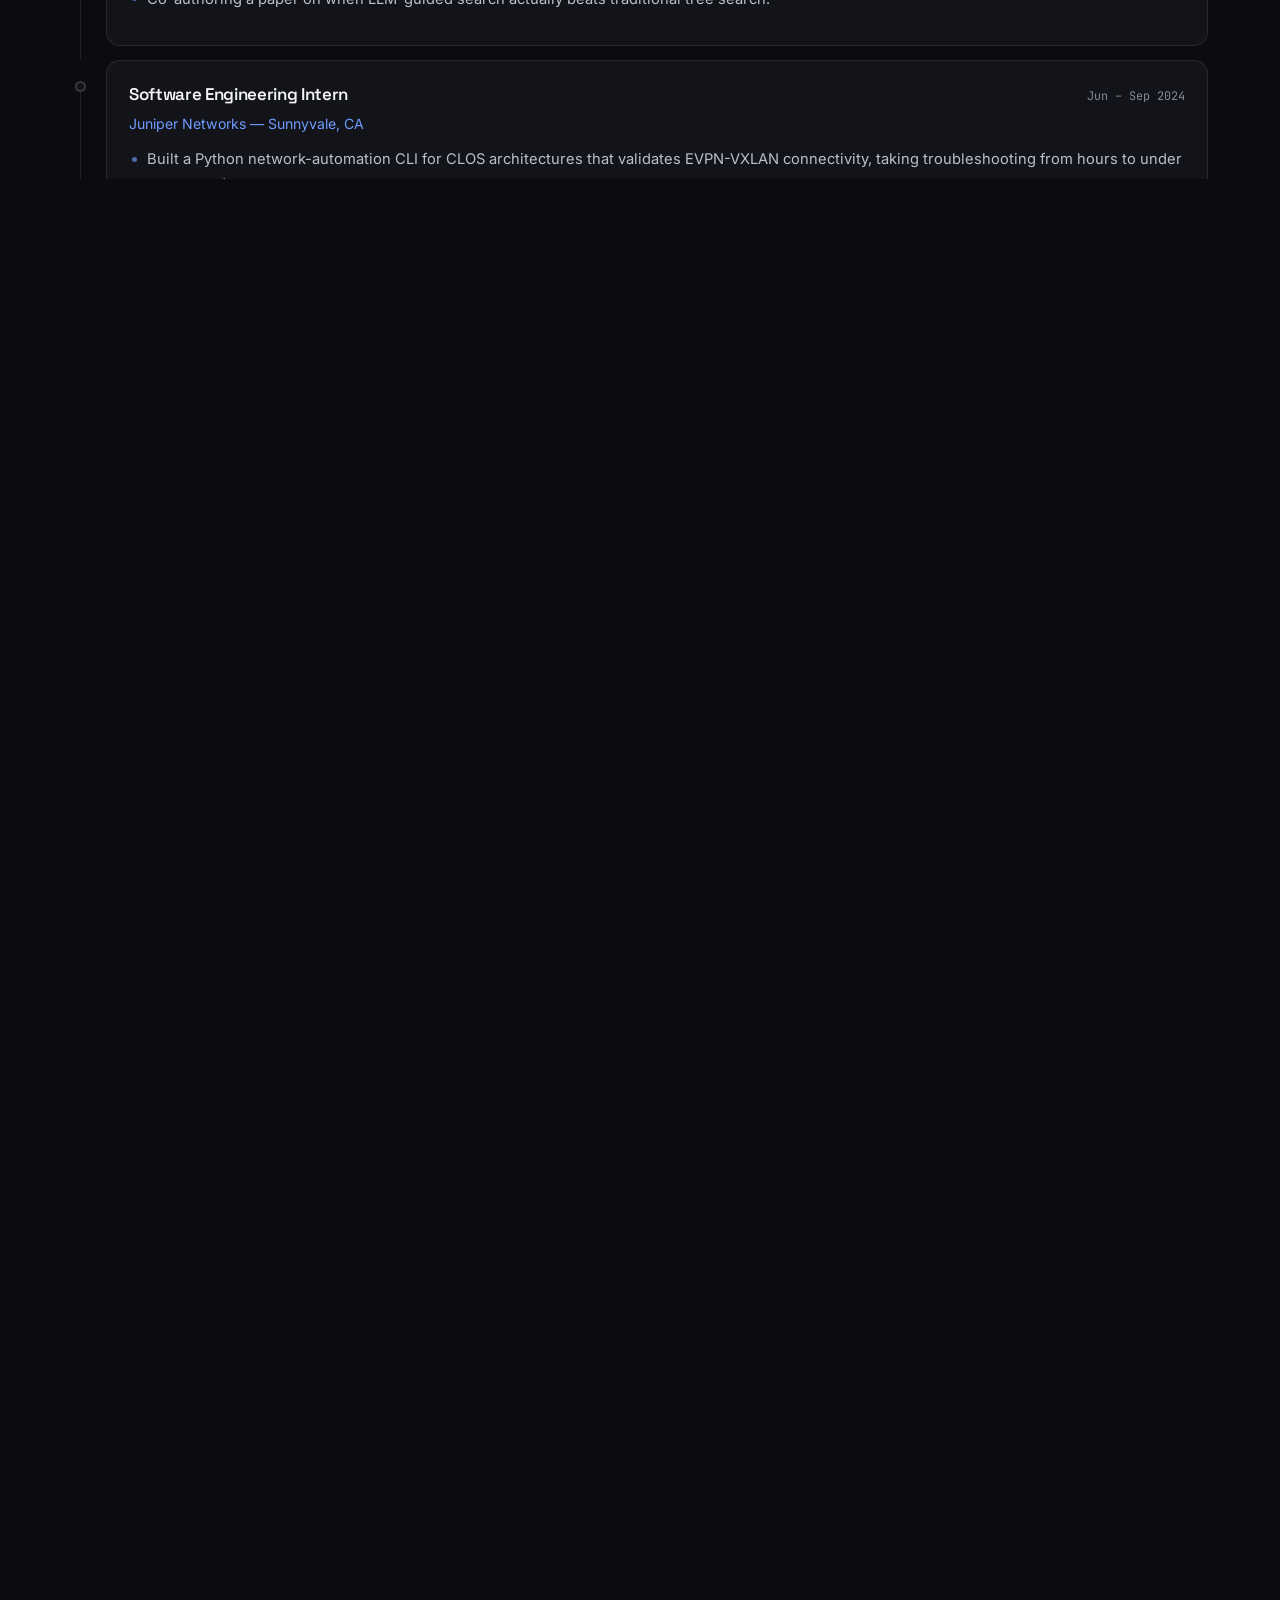
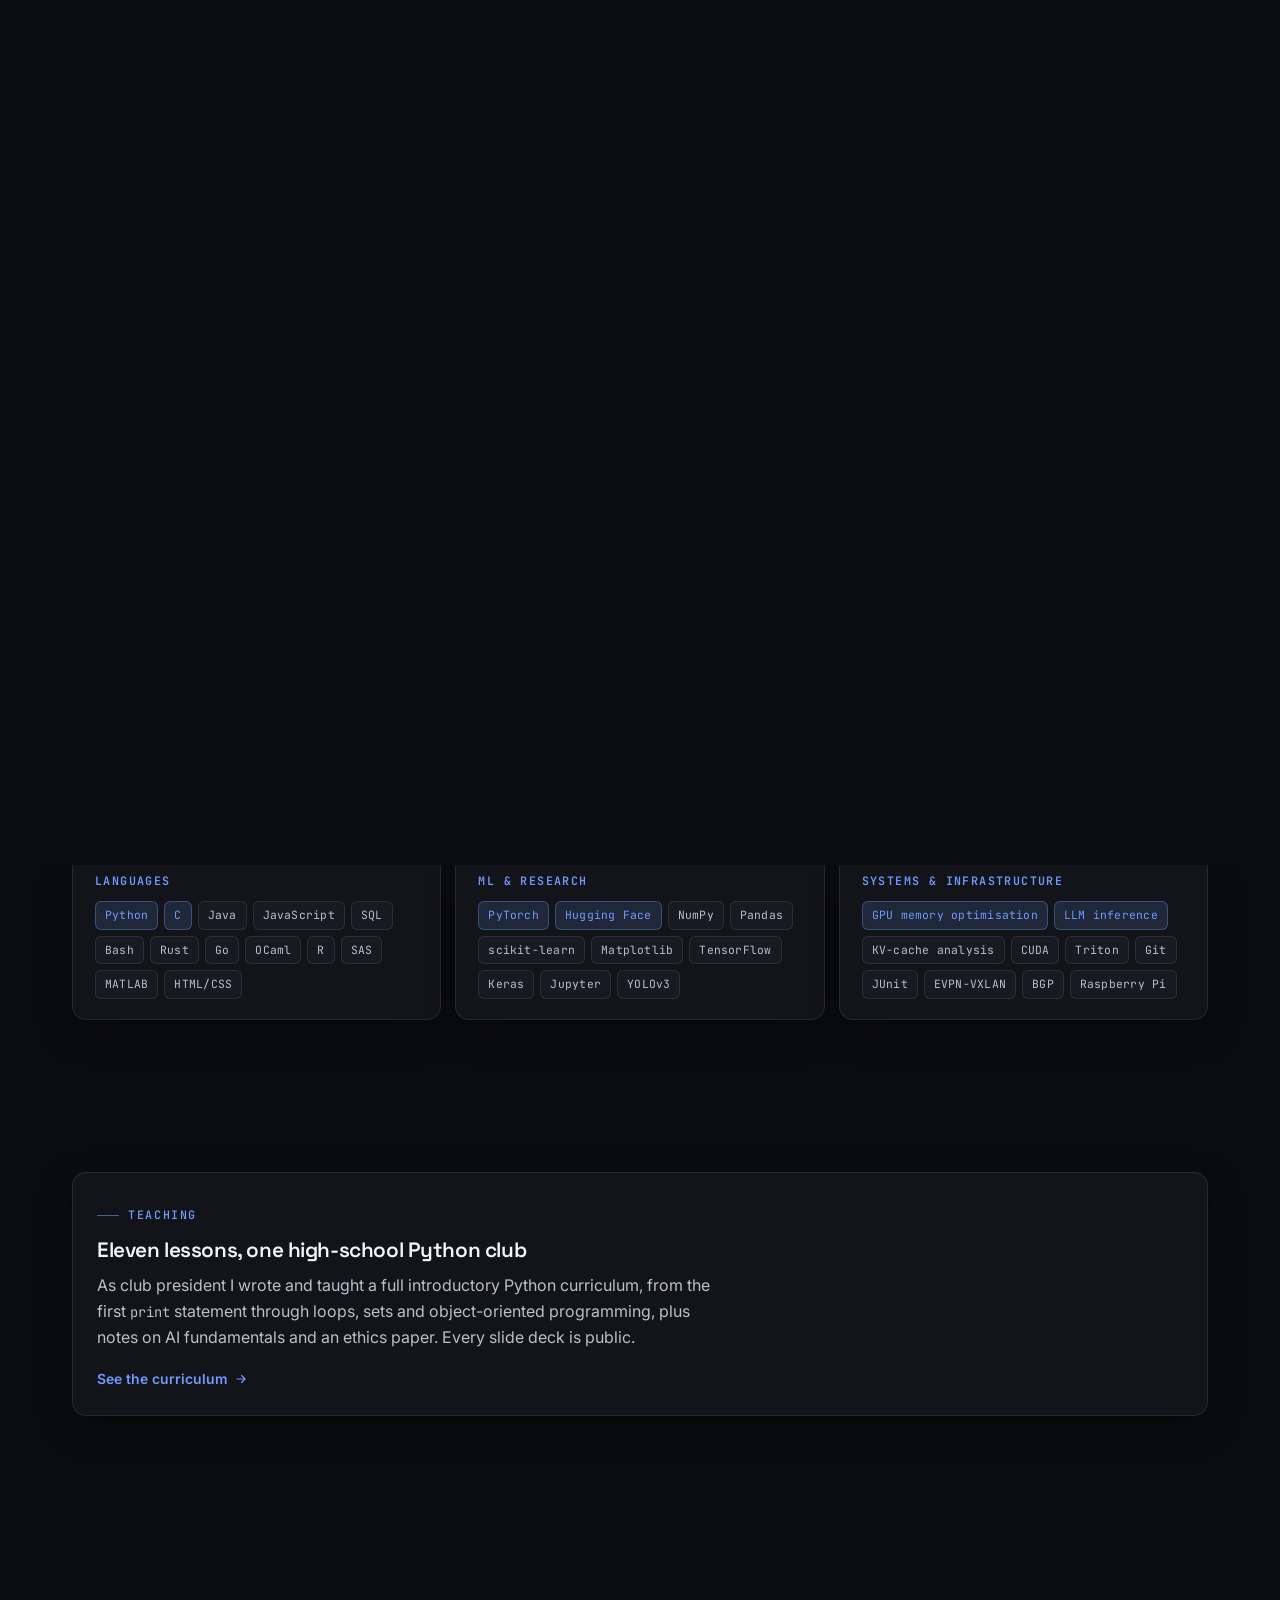
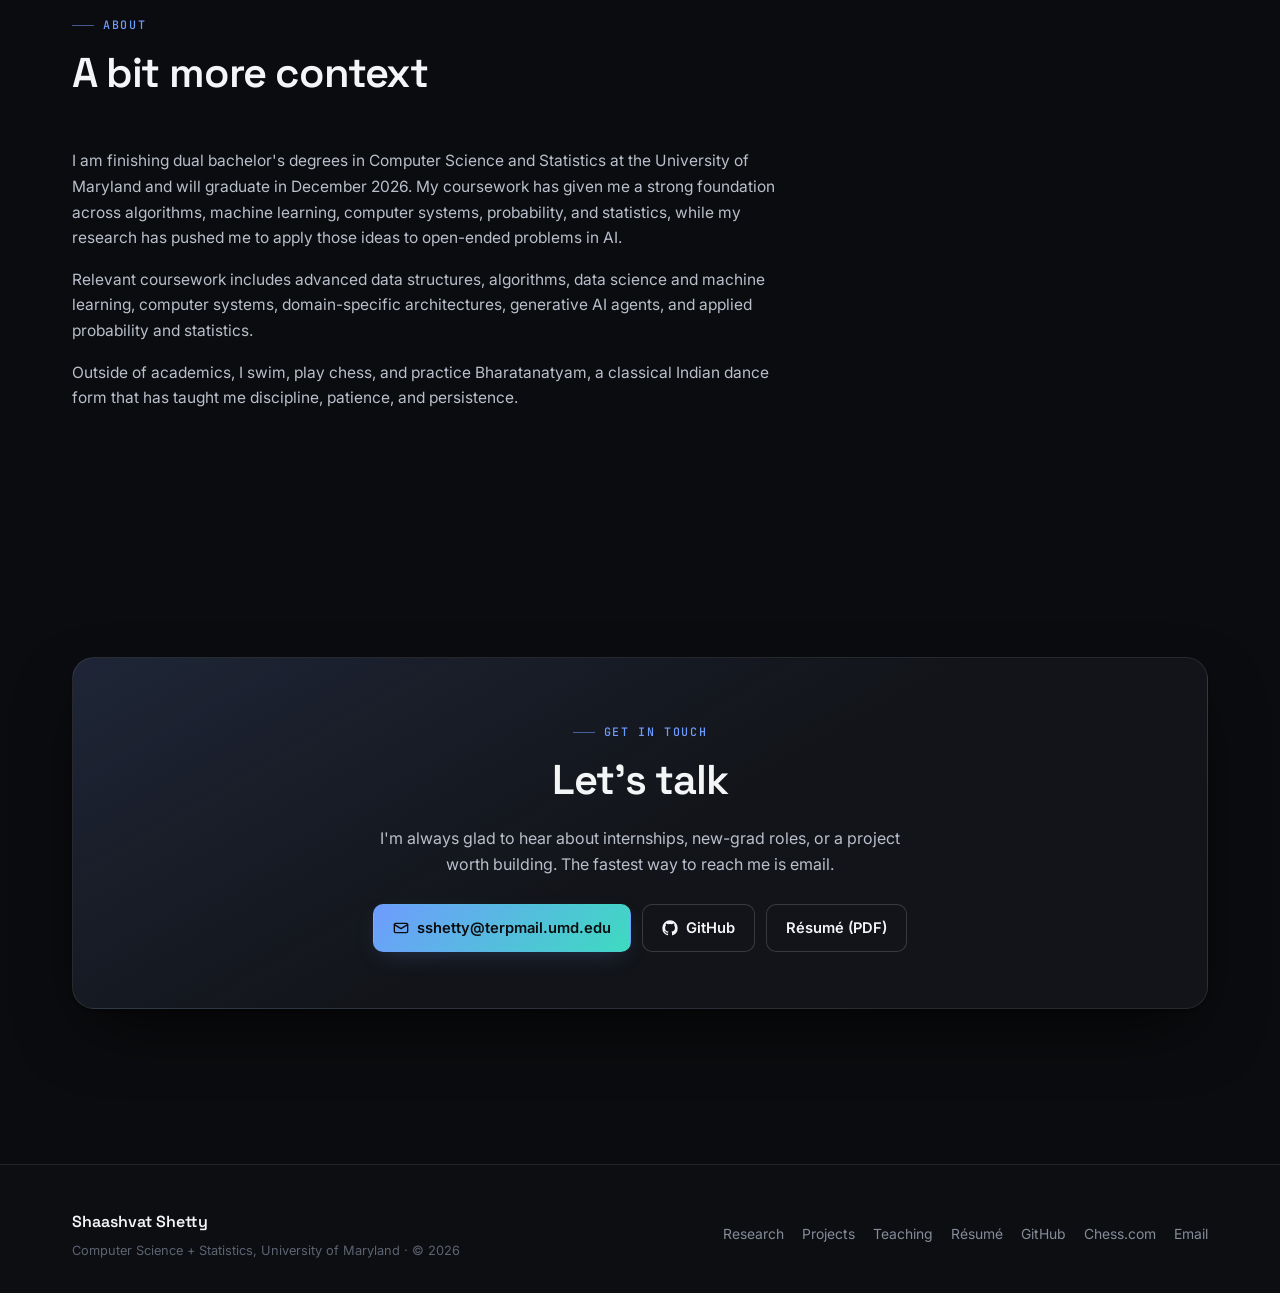
==== commit 0249717a: "Homepage: remove CS Honors / Dean's List from hero Co-Authored-By: Claude Opus 5.5 (1M context) <nor" ====
--- a/index.html
+++ b/index.html
@@ -89,7 +89,6 @@
           <div class="hero-meta">
             <span><svg viewBox="0 0 24 24" fill="none" stroke="currentColor" stroke-width="2" stroke-linecap="round" stroke-linejoin="round"><path d="M21 10c0 6-9 12-9 12s-9-6-9-12a9 9 0 0 1 18 0z"/><circle cx="12" cy="10" r="3"/></svg> College Park, MD</span>
             <span><svg viewBox="0 0 24 24" fill="none" stroke="currentColor" stroke-width="2" stroke-linecap="round" stroke-linejoin="round"><path d="M22 7l-10 6L2 7"/><rect x="2" y="5" width="20" height="14" rx="2"/></svg> sshetty@terpmail.umd.edu</span>
-            <span><svg viewBox="0 0 24 24" fill="none" stroke="currentColor" stroke-width="2" stroke-linecap="round" stroke-linejoin="round"><path d="M12 2l3 7h7l-5.5 4.5L18.5 21 12 16.8 5.5 21l2-7.5L2 9h7z"/></svg> CS Honors &middot; Dean's List</span>
           </div>
         </div>
 
